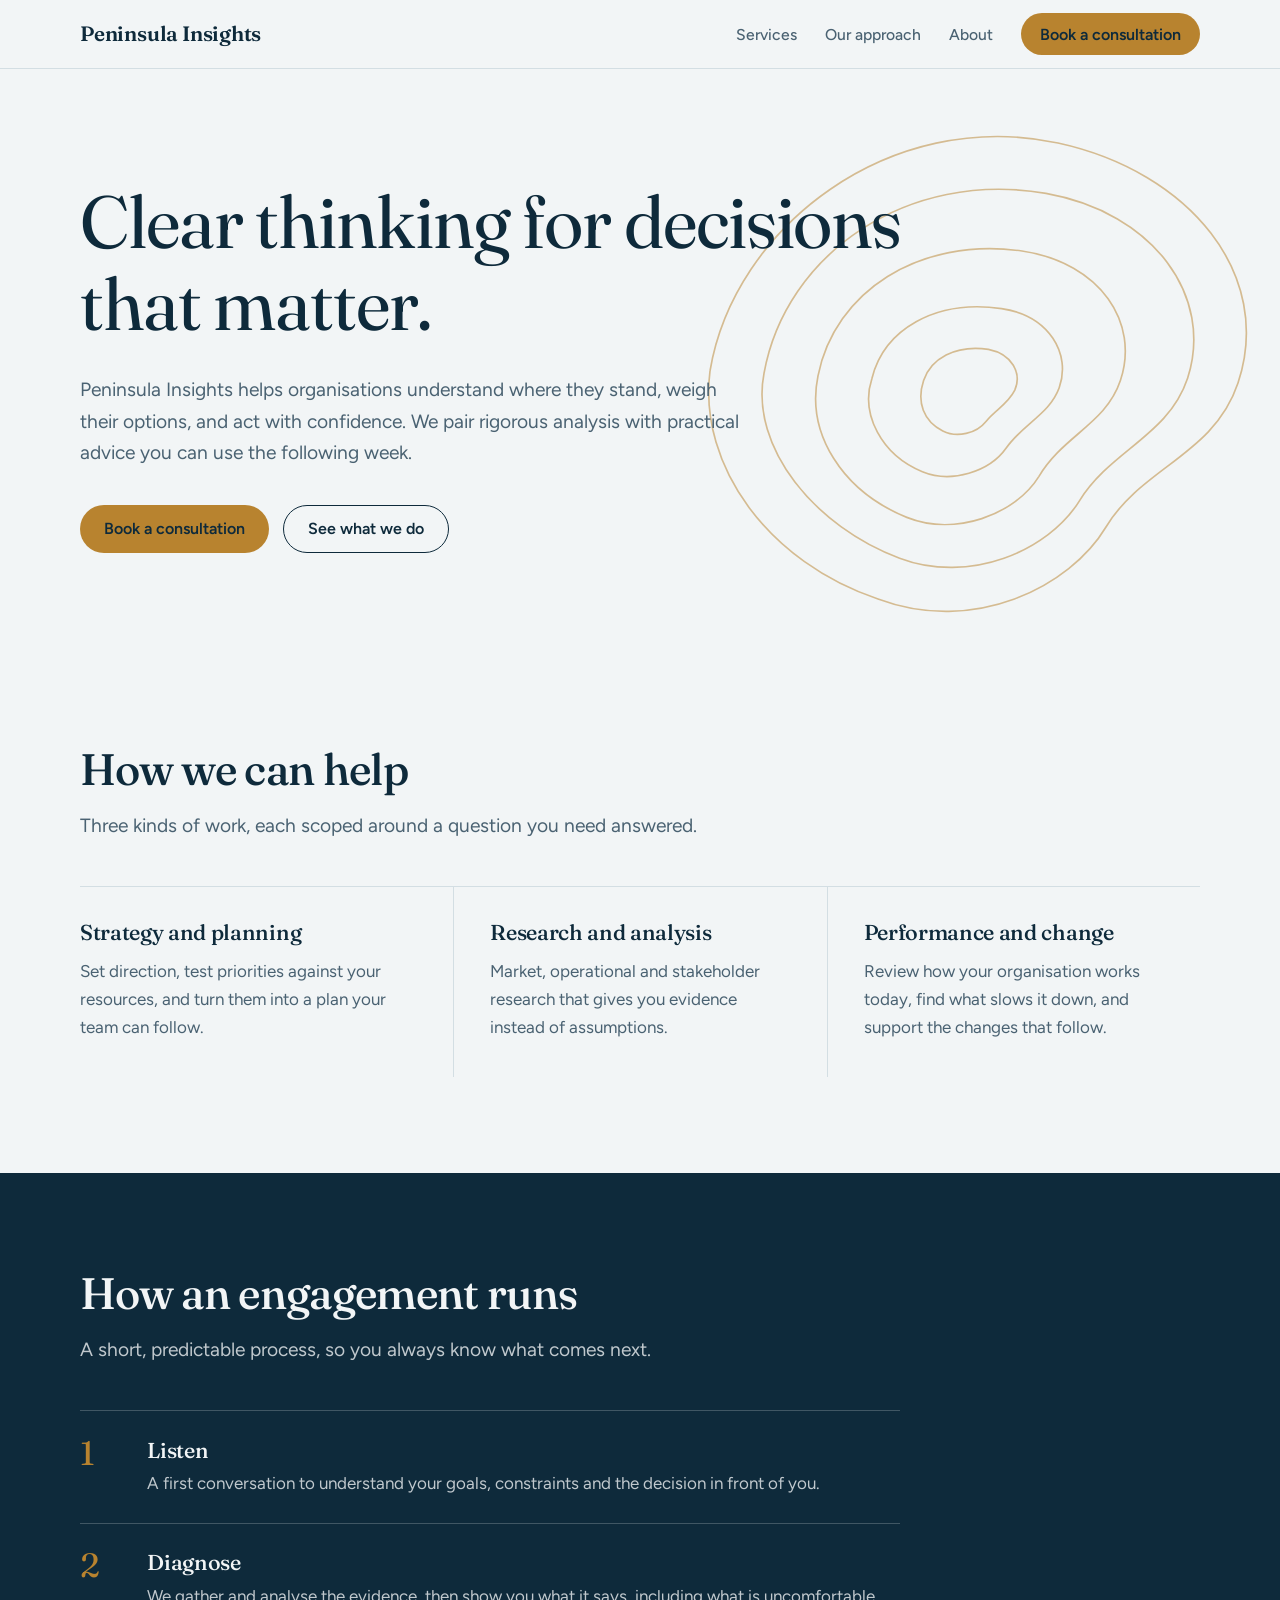
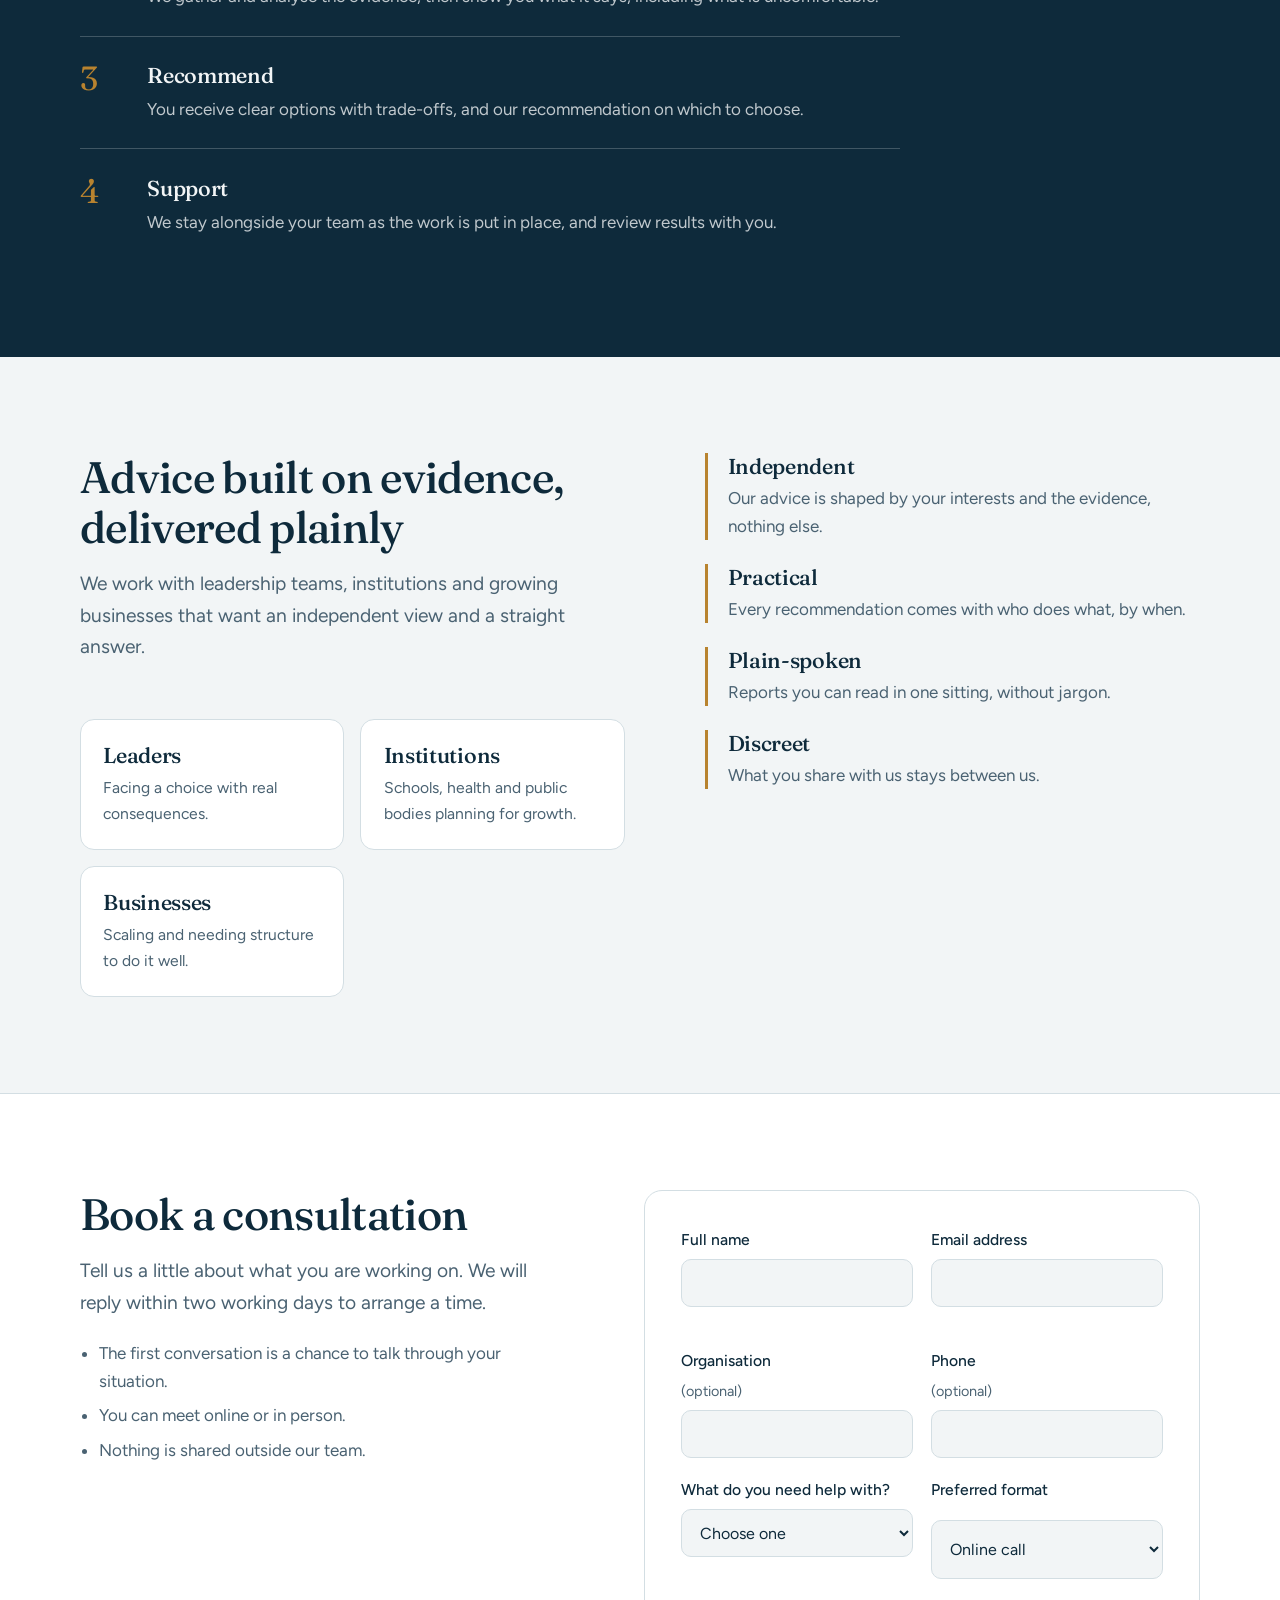
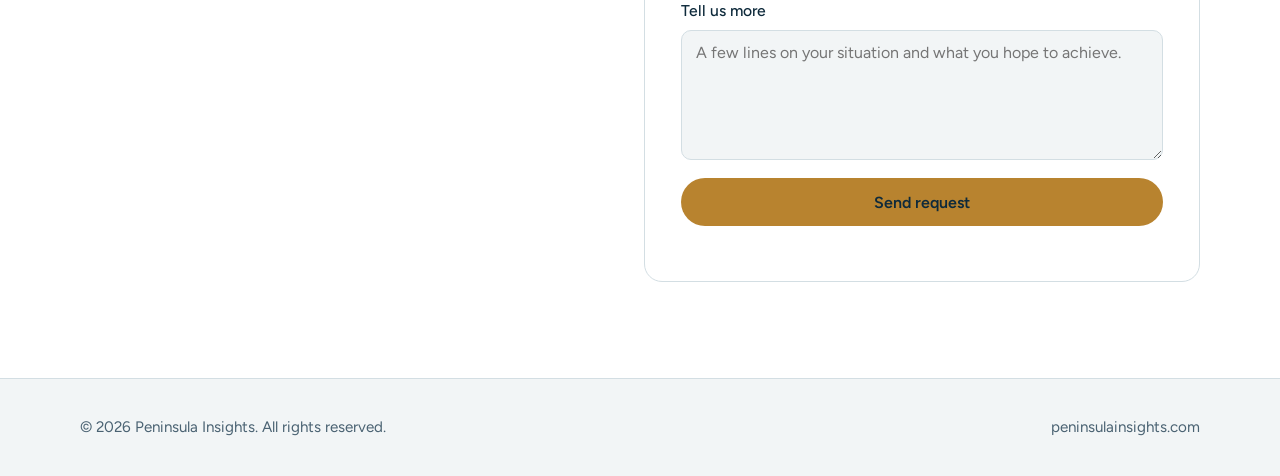
==== index.html @ 99d8d35b "Add files via upload" ====
<!DOCTYPE html>
<html lang="en">
<head>
<meta charset="utf-8">
<meta name="viewport" content="width=device-width, initial-scale=1, viewport-fit=cover">
<title>Peninsula Insights | Advisory and consultation</title>
<meta name="description" content="Peninsula Insights is a consultancy that helps organisations make clear, well-evidenced decisions. Book a consultation.">
<link rel="preconnect" href="https://fonts.googleapis.com">
<link rel="preconnect" href="https://fonts.gstatic.com" crossorigin>
<link href="https://fonts.googleapis.com/css2?family=Fraunces:opsz,wght@9..144,400;9..144,500;9..144,600&family=Figtree:wght@400;500;600&display=swap" rel="stylesheet">
<style>
:root{
  --bg:#F2F5F6; --surface:#FFFFFF; --ink:#0E2A3B; --muted:#4A6272; --line:#D3DEE3;
  --deep:#0E2A3B; --on-deep:#F2F5F6; --accent:#B8832F; --accent-ink:#0E2A3B; --focus:#1D6FA3;
  --serif:"Fraunces", Georgia, "Times New Roman", serif;
  --sans:"Figtree", system-ui, -apple-system, "Segoe UI", Roboto, sans-serif;
  color-scheme:light;
  box-sizing:border-box;
  padding-top:env(safe-area-inset-top,0px);
  padding-bottom:env(safe-area-inset-bottom,0px);
}
@media (prefers-color-scheme:dark){
  :root:not([data-theme="light"]){
    --bg:#0A1B26; --surface:#102635; --ink:#E8EFF2; --muted:#9FB4C0; --line:#22404F;
    --deep:#07141D; --on-deep:#E8EFF2; --accent:#D9A24A; --accent-ink:#07141D; --focus:#6FB6E3;
    color-scheme:dark;
  }
}
:root[data-theme="dark"]{
  --bg:#0A1B26; --surface:#102635; --ink:#E8EFF2; --muted:#9FB4C0; --line:#22404F;
  --deep:#07141D; --on-deep:#E8EFF2; --accent:#D9A24A; --accent-ink:#07141D; --focus:#6FB6E3;
  color-scheme:dark;
}
*,*::before,*::after{box-sizing:border-box}
html{scroll-padding-top:calc(env(safe-area-inset-top,0px) + 76px);scroll-behavior:smooth}
body{margin:0;background:var(--bg);color:var(--ink);font-family:var(--sans);font-size:1.0625rem;line-height:1.65;-webkit-font-smoothing:antialiased}
img,svg{max-width:100%}
a{color:inherit}
:focus-visible{outline:3px solid var(--focus);outline-offset:3px;border-radius:4px}
.wrap{width:min(1120px,100% - 2.5rem);margin-inline:auto}
h1,h2,h3{font-family:var(--serif);font-weight:500;line-height:1.12;letter-spacing:-.015em;margin:0}
h1{font-size:clamp(2.5rem,6.4vw,4.6rem);font-weight:400}
h2{font-size:clamp(1.9rem,4vw,2.75rem)}
h3{font-size:1.35rem;line-height:1.25}
p{margin:0}
.lead{font-size:1.2rem;color:var(--muted);max-width:56ch}

/* header */
header{position:sticky;top:0;z-index:20;background:color-mix(in srgb,var(--bg) 92%,transparent);backdrop-filter:blur(10px);border-bottom:1px solid var(--line)}
.bar{display:flex;align-items:center;justify-content:space-between;gap:1rem;min-height:68px}
.brand{font-family:var(--serif);font-size:1.3rem;font-weight:600;text-decoration:none;letter-spacing:-.01em}
nav ul{display:flex;gap:1.75rem;list-style:none;margin:0;padding:0;align-items:center}
nav a{text-decoration:none;font-weight:500;font-size:.98rem;color:var(--muted)}
nav a:hover{color:var(--ink)}
.btn{display:inline-flex;align-items:center;justify-content:center;min-height:48px;padding:.7rem 1.5rem;border-radius:999px;background:var(--accent);color:var(--accent-ink);font:600 1rem var(--sans);text-decoration:none;border:0;cursor:pointer;transition:transform .15s,filter .15s}
.btn:hover{filter:brightness(1.08);transform:translateY(-1px)}
.btn.ghost{background:transparent;color:var(--ink);border:1.5px solid var(--ink)}
nav .btn{min-height:42px;padding:.45rem 1.2rem;color:var(--accent-ink)}
nav a.btn:hover{color:var(--accent-ink)}
.menu-btn{display:none;background:none;border:1.5px solid var(--line);color:var(--ink);border-radius:10px;min-height:44px;padding:0 .9rem;font:500 1rem var(--sans);cursor:pointer}
@media (max-width:820px){
  .menu-btn{display:inline-block}
  nav{position:absolute;left:0;right:0;top:100%;background:var(--bg);border-bottom:1px solid var(--line);display:none}
  nav.open{display:block}
  nav ul{flex-direction:column;align-items:stretch;gap:0;padding:.5rem 1.25rem 1.25rem}
  nav li a{display:block;padding:.85rem 0;border-bottom:1px solid var(--line)}
  nav li:last-child a{border:0;margin-top:.75rem;text-align:center}
}

/* hero */
.hero{position:relative;overflow:hidden;padding:clamp(3.5rem,9vw,7rem) 0 clamp(3.5rem,8vw,6rem)}
.hero .wrap{position:relative;z-index:1;display:grid;gap:1.75rem;max-width:860px;margin-left:max(1.25rem,calc((100% - 1120px)/2))}
.hero-actions{display:flex;flex-wrap:wrap;gap:.9rem;margin-top:.5rem}
.contours{position:absolute;right:-8%;top:50%;transform:translateY(-50%);width:min(62%,720px);color:var(--accent);opacity:.5;pointer-events:none}
.contours path{fill:none;stroke:currentColor;stroke-width:1.4}
@media (max-width:820px){.contours{width:130%;right:-45%;top:auto;bottom:-10%;transform:none;opacity:.28}}
.hero-line{animation:rise .9s cubic-bezier(.2,.7,.2,1) both}
@keyframes rise{from{opacity:0;transform:translateY(14px)}to{opacity:1;transform:none}}
.draw path{stroke-dasharray:1600;stroke-dashoffset:1600;animation:draw 3.2s ease-out forwards}
.draw path:nth-child(2){animation-delay:.25s}.draw path:nth-child(3){animation-delay:.5s}.draw path:nth-child(4){animation-delay:.75s}.draw path:nth-child(5){animation-delay:1s}
@keyframes draw{to{stroke-dashoffset:0}}
@media (prefers-reduced-motion:reduce){
  html{scroll-behavior:auto}
  .hero-line{animation:none}
  .draw path{animation:none;stroke-dasharray:none;stroke-dashoffset:0}
  .btn{transition:none}
}

/* sections */
section{padding:clamp(3.5rem,8vw,6rem) 0}
.head{display:grid;gap:1rem;margin-bottom:2.75rem;max-width:62ch}
.services{display:grid;grid-template-columns:repeat(auto-fit,minmax(min(100%,300px),1fr));gap:0;border-top:1px solid var(--line)}
.service{padding:2rem 1.75rem 2.25rem 0;border-bottom:1px solid var(--line);display:grid;gap:.7rem;align-content:start}
.service p{color:var(--muted)}
@media (min-width:900px){.service{border-bottom:0;padding-right:2.25rem}.service+.service{padding-left:2.25rem;border-left:1px solid var(--line)}}
.deep{background:var(--deep);color:var(--on-deep)}
.deep .lead,.deep p{color:color-mix(in srgb,var(--on-deep) 78%,transparent)}
.steps{list-style:none;margin:0;padding:0;display:grid;gap:0;counter-reset:s;max-width:820px}
.steps li{counter-increment:s;display:grid;grid-template-columns:3.2rem 1fr;gap:1rem;padding:1.6rem 0;border-top:1px solid color-mix(in srgb,var(--on-deep) 22%,transparent)}
.steps li::before{content:counter(s);font-family:var(--serif);font-size:2.1rem;line-height:1;color:var(--accent)}
.steps h3{margin-bottom:.35rem}
.about{display:grid;gap:2.5rem;grid-template-columns:1fr}
@media (min-width:900px){.about{grid-template-columns:1.1fr 1fr;gap:5rem;align-items:start}}
.principles{display:grid;gap:1.5rem}
.principles div{padding-left:1.25rem;border-left:3px solid var(--accent)}
.principles p{color:var(--muted);margin-top:.25rem}
.who{display:grid;grid-template-columns:repeat(auto-fit,minmax(min(100%,230px),1fr));gap:1rem;margin-top:2.5rem}
.who div{background:var(--surface);border:1px solid var(--line);border-radius:14px;padding:1.4rem}
.who p{color:var(--muted);font-size:.98rem;margin-top:.35rem}

/* consultation */
.book{display:grid;gap:2.5rem}
@media (min-width:900px){.book{grid-template-columns:1fr 1.15fr;gap:5rem;align-items:start}}
.book ul{margin:1.25rem 0 0;padding-left:1.2rem;color:var(--muted)}
.book li{margin:.4rem 0}
form{background:var(--surface);border:1px solid var(--line);border-radius:18px;padding:clamp(1.4rem,4vw,2.25rem);display:grid;gap:1.15rem}
.row{display:grid;gap:1.15rem}
@media (min-width:600px){.row{grid-template-columns:1fr 1fr}}
label{display:grid;gap:.4rem;font-weight:500;font-size:.98rem}
input,select,textarea{font:400 1rem var(--sans);color:var(--ink);background:var(--bg);border:1.5px solid var(--line);border-radius:10px;padding:.75rem .9rem;min-height:48px;width:100%}
textarea{min-height:130px;resize:vertical}
input:focus,select:focus,textarea:focus{outline:3px solid var(--focus);outline-offset:1px;border-color:var(--focus)}
.hint{font-size:.9rem;color:var(--muted);font-weight:400}
.err{color:#B3261E;font-size:.9rem;font-weight:500;min-height:1.1em}
@media (prefers-color-scheme:dark){:root:not([data-theme="light"]) .err{color:#FF9E94}}
#status{font-size:.98rem;color:var(--muted)}

footer{border-top:1px solid var(--line);padding:2.25rem 0;color:var(--muted);font-size:.95rem}
footer .wrap{display:flex;flex-wrap:wrap;gap:1rem 2rem;justify-content:space-between}
</style>
</head>
<body>
<header>
  <div class="wrap bar">
    <a class="brand" href="#top">Peninsula Insights</a>
    <button class="menu-btn" id="menuBtn" aria-expanded="false" aria-controls="nav">Menu</button>
    <nav id="nav" aria-label="Main">
      <ul>
        <li><a href="#services">Services</a></li>
        <li><a href="#approach">Our approach</a></li>
        <li><a href="#about">About</a></li>
        <li><a class="btn" href="#consult">Book a consultation</a></li>
      </ul>
    </nav>
  </div>
</header>

<main id="top">
  <div class="hero">
    <svg class="contours draw" viewBox="0 0 600 500" aria-hidden="true" focusable="false">
      <path d="M40 260C60 140 190 40 330 70c110 24 180 110 150 200-20 60-80 70-110 120-30 50-110 90-190 60C90 420 30 340 40 260Z"/>
      <path d="M85 262c18-100 120-170 235-150 90 16 140 86 118 154-16 48-64 60-90 102-26 42-92 70-150 48-70-26-125-92-113-154Z"/>
      <path d="M130 264c14-70 84-116 170-104 66 10 98 60 82 108-12 36-48 46-68 80-20 32-70 50-110 34-54-22-84-70-74-118Z"/>
      <path d="M175 266c10-40 52-66 108-58 40 6 58 38 48 66-8 22-30 30-44 50-14 20-46 30-70 20-34-14-52-48-42-78Z"/>
      <path d="M218 268c6-18 26-30 54-26 20 4 28 20 22 34-6 12-16 16-24 26-8 10-24 14-36 8-16-8-22-24-16-42Z"/>
    </svg>
    <div class="wrap">
      <h1 class="hero-line">Clear thinking for decisions that matter.</h1>
      <p class="lead hero-line" style="animation-delay:.12s">Peninsula Insights helps organisations understand where they stand, weigh their options, and act with confidence. We pair rigorous analysis with practical advice you can use the following week.</p>
      <div class="hero-actions hero-line" style="animation-delay:.24s">
        <a class="btn" href="#consult">Book a consultation</a>
        <a class="btn ghost" href="#services">See what we do</a>
      </div>
    </div>
  </div>

  <section id="services">
    <div class="wrap">
      <div class="head">
        <h2>How we can help</h2>
        <p class="lead">Three kinds of work, each scoped around a question you need answered.</p>
      </div>
      <div class="services">
        <article class="service">
          <h3>Strategy and planning</h3>
          <p>Set direction, test priorities against your resources, and turn them into a plan your team can follow.</p>
        </article>
        <article class="service">
          <h3>Research and analysis</h3>
          <p>Market, operational and stakeholder research that gives you evidence instead of assumptions.</p>
        </article>
        <article class="service">
          <h3>Performance and change</h3>
          <p>Review how your organisation works today, find what slows it down, and support the changes that follow.</p>
        </article>
      </div>
    </div>
  </section>

  <section id="approach" class="deep">
    <div class="wrap">
      <div class="head">
        <h2>How an engagement runs</h2>
        <p class="lead">A short, predictable process, so you always know what comes next.</p>
      </div>
      <ol class="steps">
        <li><div><h3>Listen</h3><p>A first conversation to understand your goals, constraints and the decision in front of you.</p></div></li>
        <li><div><h3>Diagnose</h3><p>We gather and analyse the evidence, then show you what it says, including what is uncomfortable.</p></div></li>
        <li><div><h3>Recommend</h3><p>You receive clear options with trade-offs, and our recommendation on which to choose.</p></div></li>
        <li><div><h3>Support</h3><p>We stay alongside your team as the work is put in place, and review results with you.</p></div></li>
      </ol>
    </div>
  </section>

  <section id="about">
    <div class="wrap about">
      <div class="head" style="margin:0">
        <h2>Advice built on evidence, delivered plainly</h2>
        <p class="lead">We work with leadership teams, institutions and growing businesses that want an independent view and a straight answer.</p>
        <div class="who">
          <div><h3>Leaders</h3><p>Facing a choice with real consequences.</p></div>
          <div><h3>Institutions</h3><p>Schools, health and public bodies planning for growth.</p></div>
          <div><h3>Businesses</h3><p>Scaling and needing structure to do it well.</p></div>
        </div>
      </div>
      <div class="principles">
        <div><h3>Independent</h3><p>Our advice is shaped by your interests and the evidence, nothing else.</p></div>
        <div><h3>Practical</h3><p>Every recommendation comes with who does what, by when.</p></div>
        <div><h3>Plain-spoken</h3><p>Reports you can read in one sitting, without jargon.</p></div>
        <div><h3>Discreet</h3><p>What you share with us stays between us.</p></div>
      </div>
    </div>
  </section>

  <section id="consult" style="background:var(--surface);border-top:1px solid var(--line)">
    <div class="wrap book">
      <div>
        <h2>Book a consultation</h2>
        <p class="lead" style="margin-top:1rem">Tell us a little about what you are working on. We will reply within two working days to arrange a time.</p>
        <ul>
          <li>The first conversation is a chance to talk through your situation.</li>
          <li>You can meet online or in person.</li>
          <li>Nothing is shared outside our team.</li>
        </ul>
      </div>
      <form id="form" novalidate>
        <div class="row">
          <label>Full name
            <input name="name" autocomplete="name" required>
            <span class="err" data-for="name"></span>
          </label>
          <label>Email address
            <input name="email" type="email" autocomplete="email" required>
            <span class="err" data-for="email"></span>
          </label>
        </div>
        <div class="row">
          <label>Organisation <span class="hint">(optional)</span>
            <input name="org" autocomplete="organization">
          </label>
          <label>Phone <span class="hint">(optional)</span>
            <input name="phone" type="tel" autocomplete="tel">
          </label>
        </div>
        <div class="row">
          <label>What do you need help with?
            <select name="topic" required>
              <option value="">Choose one</option>
              <option>Strategy and planning</option>
              <option>Research and analysis</option>
              <option>Performance and change</option>
              <option>Not sure yet</option>
            </select>
            <span class="err" data-for="topic"></span>
          </label>
          <label>Preferred format
            <select name="format">
              <option>Online call</option>
              <option>In person</option>
              <option>Either is fine</option>
            </select>
          </label>
        </div>
        <label>Tell us more
          <textarea name="message" placeholder="A few lines on your situation and what you hope to achieve."></textarea>
        </label>
        <button class="btn" type="submit">Send request</button>
        <p id="status" role="status" aria-live="polite"></p>
      </form>
    </div>
  </section>
</main>

<footer>
  <div class="wrap">
    <span>&copy; <span id="yr">2026</span> Peninsula Insights. All rights reserved.</span>
    <span>peninsulainsights.com</span>
  </div>
</footer>

<script>
(function(){
  var btn=document.getElementById('menuBtn'),nav=document.getElementById('nav');
  btn.addEventListener('click',function(){
    var o=nav.classList.toggle('open');
    btn.setAttribute('aria-expanded',o);
    btn.textContent=o?'Close':'Menu';
  });
  nav.addEventListener('click',function(e){
    if(e.target.tagName==='A'){nav.classList.remove('open');btn.setAttribute('aria-expanded','false');btn.textContent='Menu';}
  });
  document.getElementById('yr').textContent=new Date().getFullYear();

  var form=document.getElementById('form'),status=document.getElementById('status');
  var TO='info@peninsulainsights.com';
  function setErr(n,m){form.querySelector('[data-for="'+n+'"]').textContent=m;}
  form.addEventListener('submit',function(e){
    e.preventDefault();
    var f=form.elements,ok=true;
    setErr('name','');setErr('email','');setErr('topic','');
    if(!f.name.value.trim()){setErr('name','Enter your name.');ok=false;}
    if(!/^[^\s@]+@[^\s@]+\.[^\s@]+$/.test(f.email.value.trim())){setErr('email','Enter a valid email address.');ok=false;}
    if(!f.topic.value){setErr('topic','Choose a topic.');ok=false;}
    if(!ok){status.textContent='Please fix the highlighted fields.';return;}
    var body=['Name: '+f.name.value,'Email: '+f.email.value,'Organisation: '+f.org.value,'Phone: '+f.phone.value,'Topic: '+f.topic.value,'Format: '+f.format.value,'','Message:',f.message.value].join('\n');
    window.location.href='mailto:'+TO+'?subject='+encodeURIComponent('Consultation request: '+f.name.value)+'&body='+encodeURIComponent(body);
    status.textContent='Your email app should open with the request ready to send. If it does not, write to '+TO+'.';
  });
})();
</script>
</body>
</html>
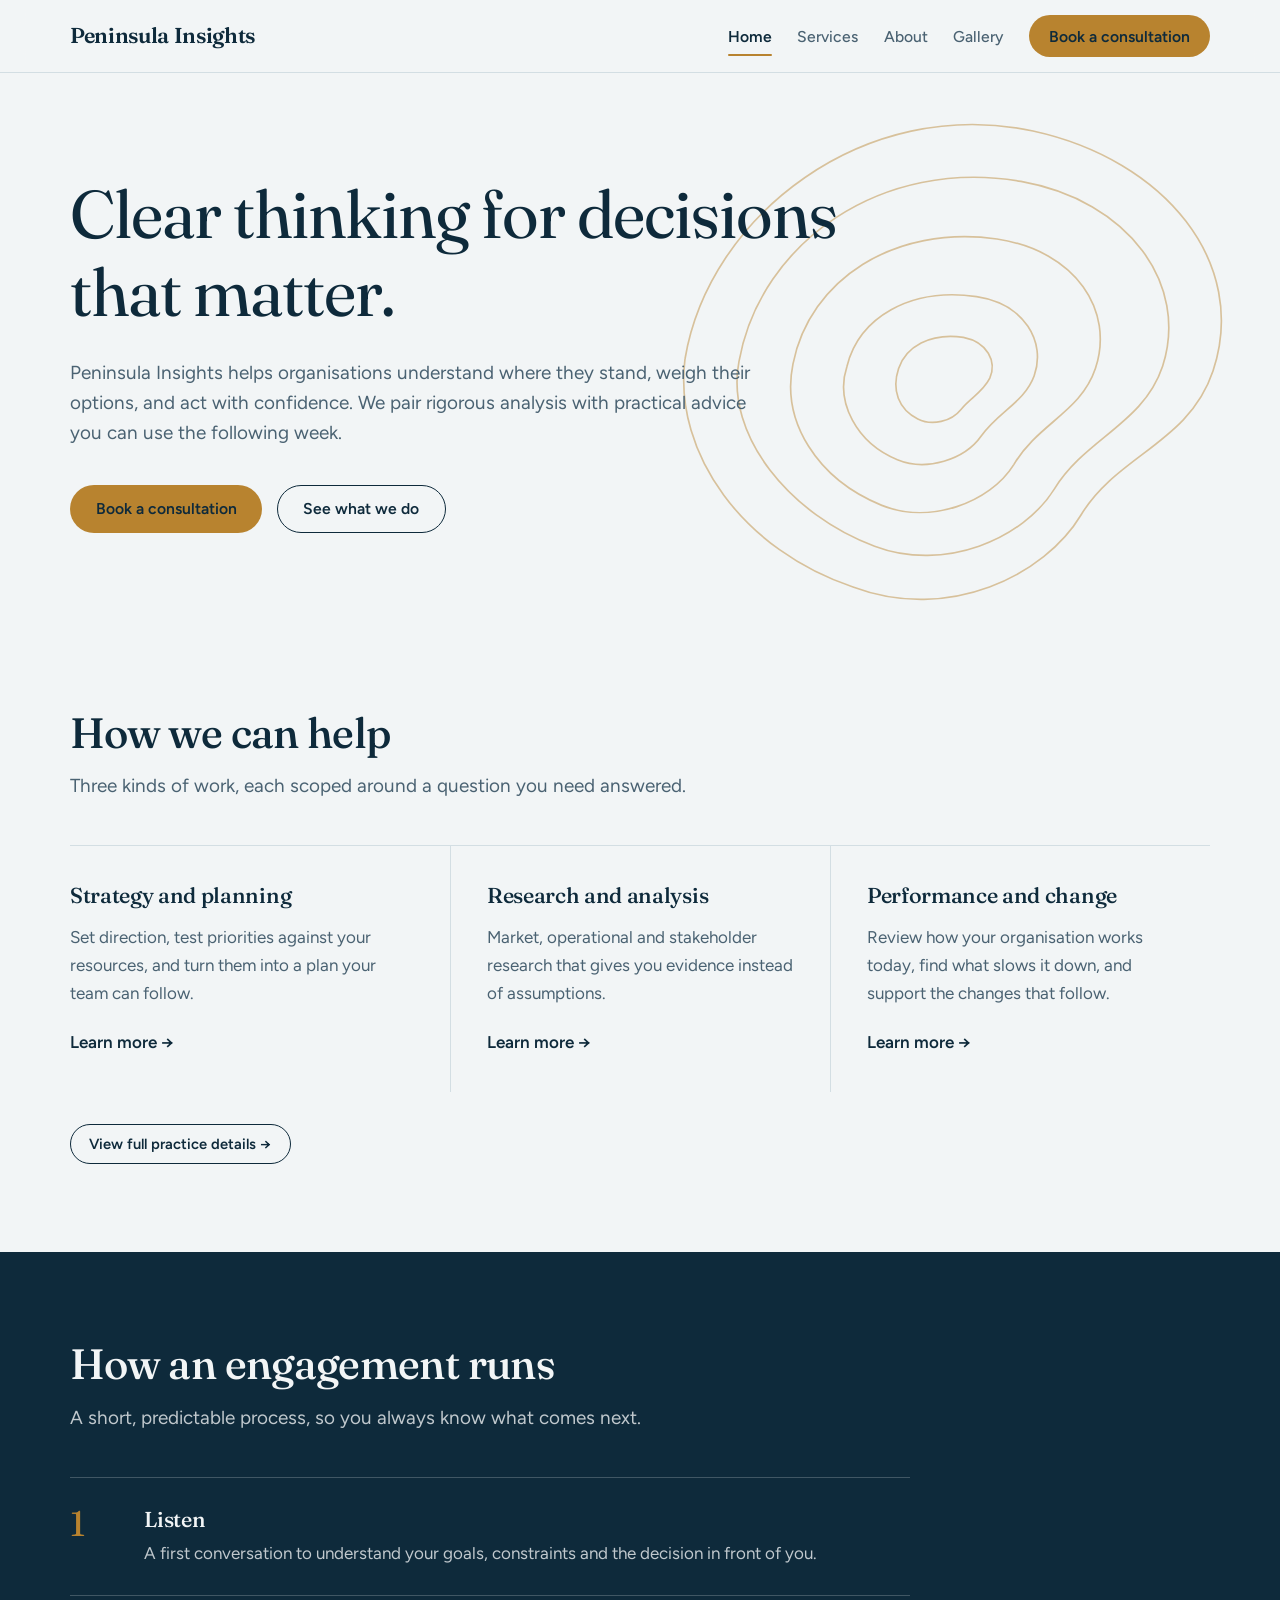
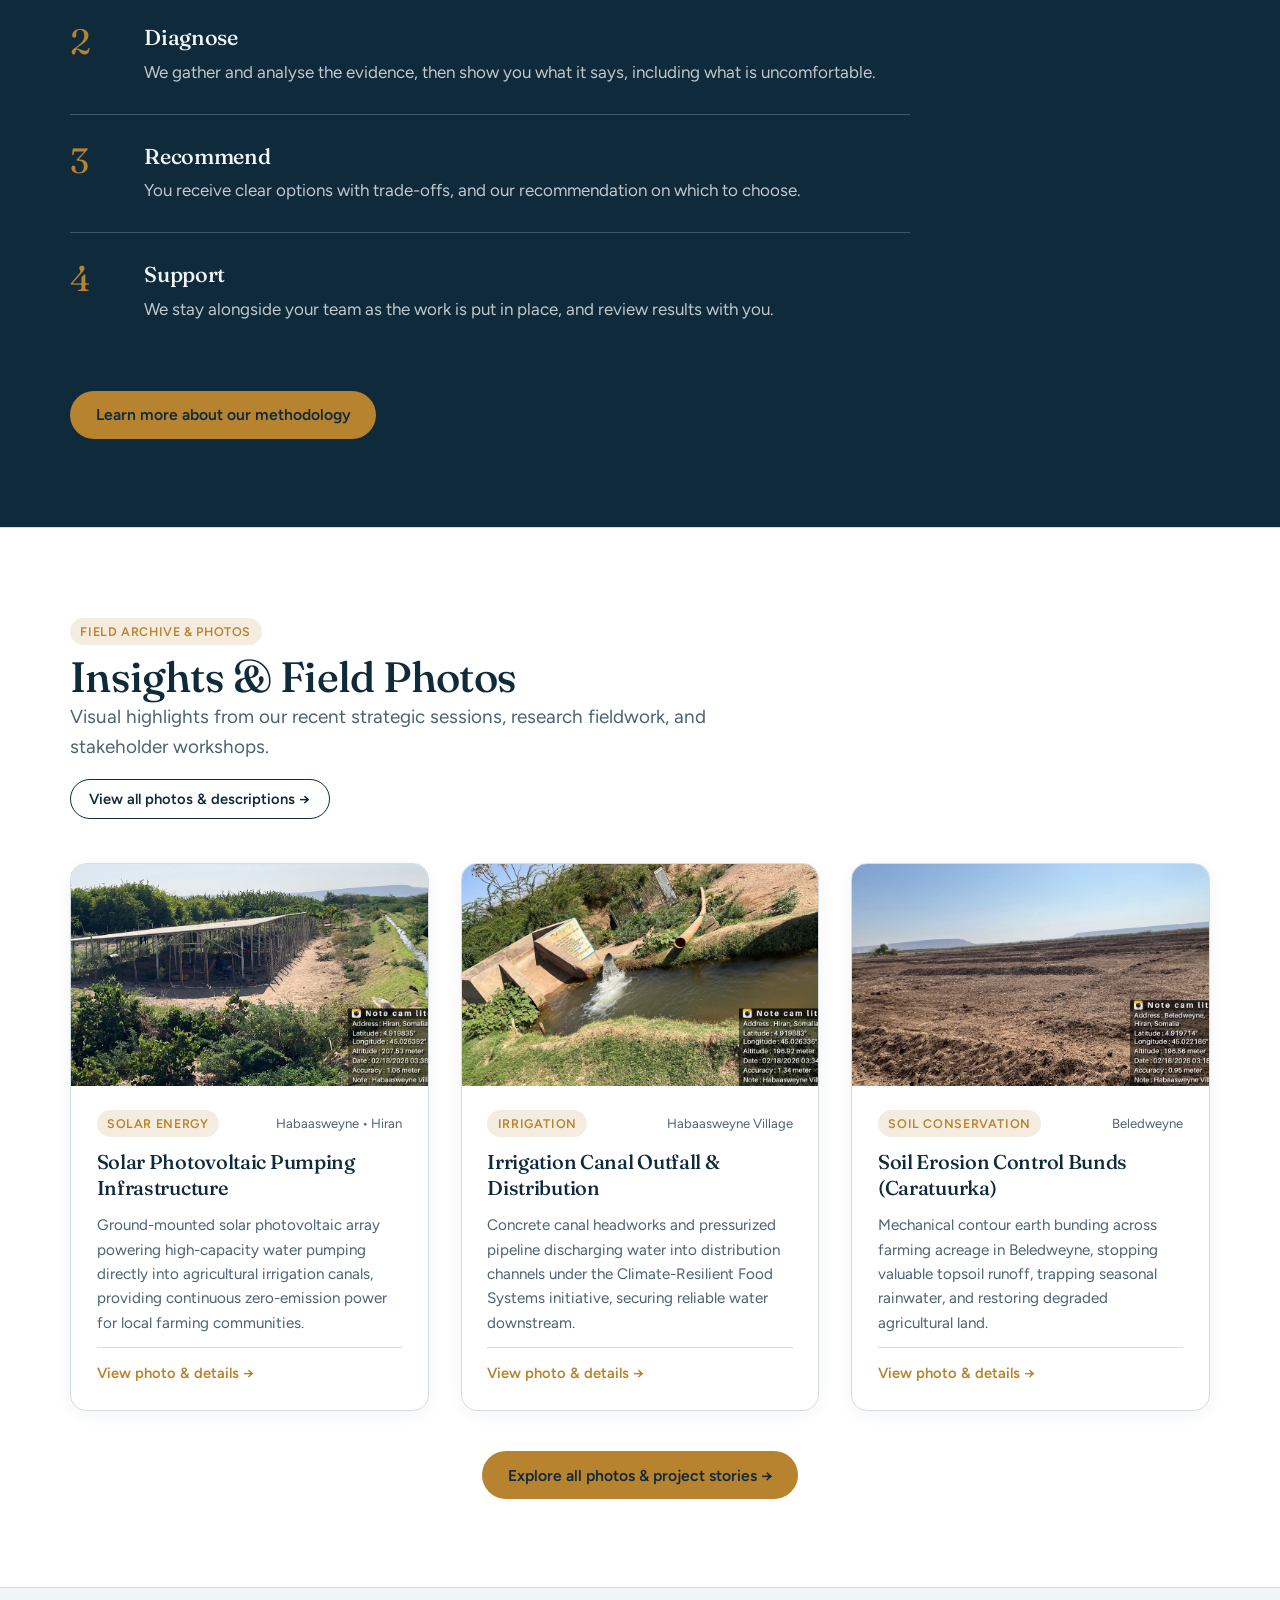
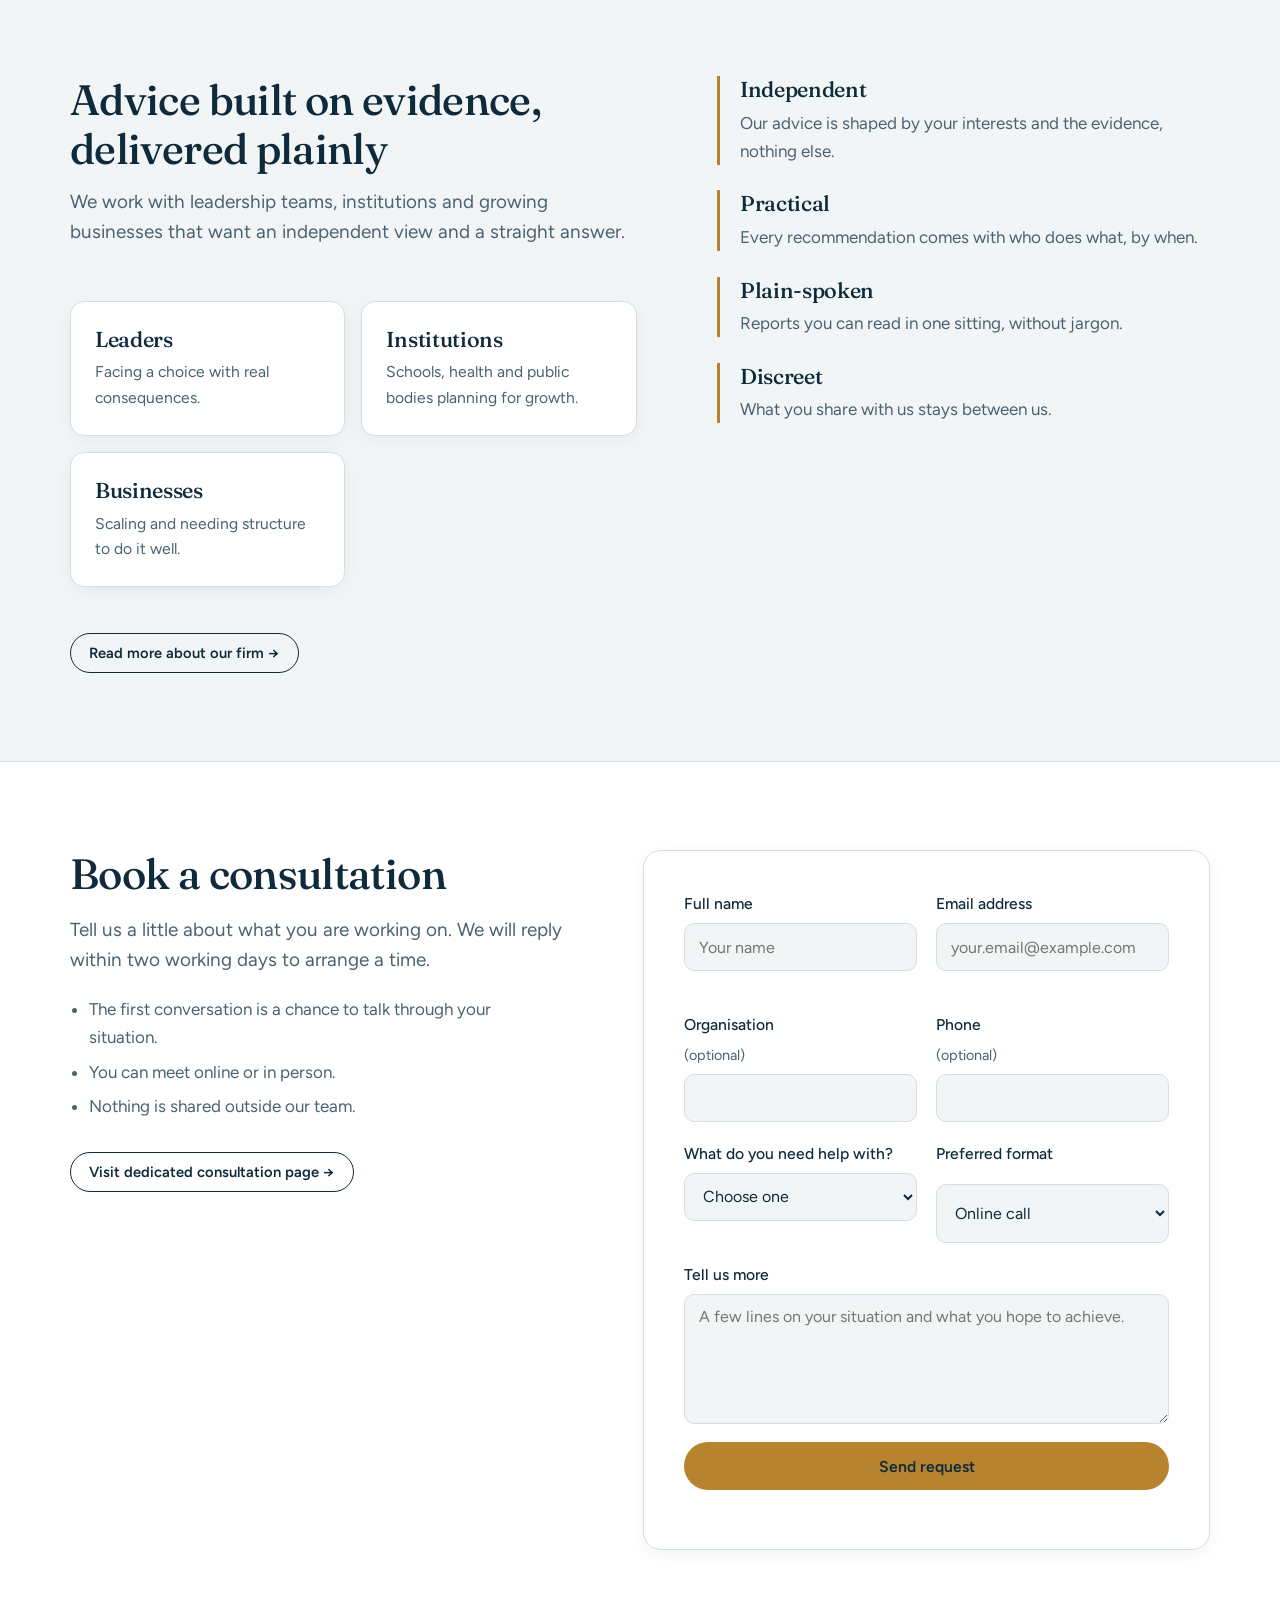
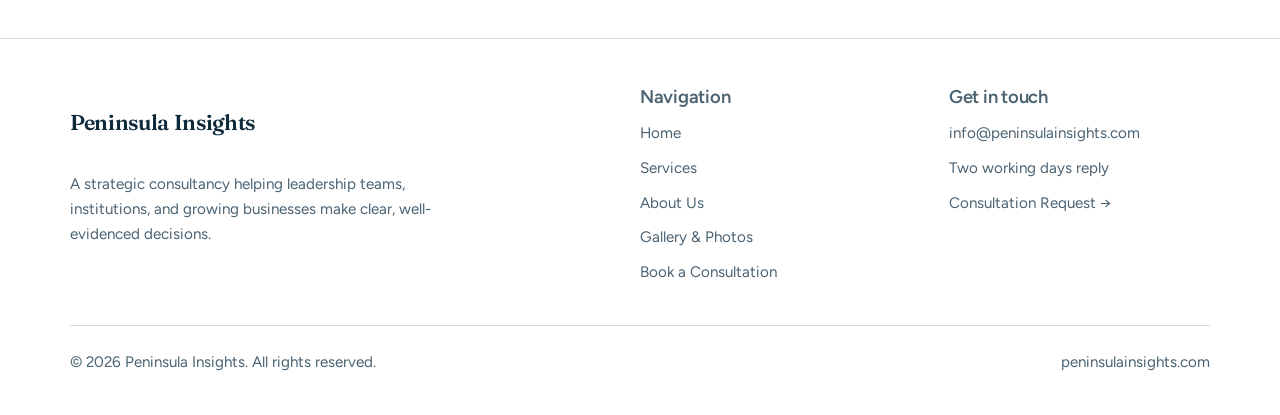
==== commit 491293b6: "Expand site into a multi-page consultancy Add dedicated services, about, contact, and project galler" ====
--- a/index.html
+++ b/index.html
@@ -1,151 +1,35 @@
 <!DOCTYPE html>
 <html lang="en">
 <head>
-<meta charset="utf-8">
-<meta name="viewport" content="width=device-width, initial-scale=1, viewport-fit=cover">
-<title>Peninsula Insights | Advisory and consultation</title>
-<meta name="description" content="Peninsula Insights is a consultancy that helps organisations make clear, well-evidenced decisions. Book a consultation.">
-<link rel="preconnect" href="https://fonts.googleapis.com">
-<link rel="preconnect" href="https://fonts.gstatic.com" crossorigin>
-<link href="https://fonts.googleapis.com/css2?family=Fraunces:opsz,wght@9..144,400;9..144,500;9..144,600&family=Figtree:wght@400;500;600&display=swap" rel="stylesheet">
-<style>
-:root{
-  --bg:#F2F5F6; --surface:#FFFFFF; --ink:#0E2A3B; --muted:#4A6272; --line:#D3DEE3;
-  --deep:#0E2A3B; --on-deep:#F2F5F6; --accent:#B8832F; --accent-ink:#0E2A3B; --focus:#1D6FA3;
-  --serif:"Fraunces", Georgia, "Times New Roman", serif;
-  --sans:"Figtree", system-ui, -apple-system, "Segoe UI", Roboto, sans-serif;
-  color-scheme:light;
-  box-sizing:border-box;
-  padding-top:env(safe-area-inset-top,0px);
-  padding-bottom:env(safe-area-inset-bottom,0px);
-}
-@media (prefers-color-scheme:dark){
-  :root:not([data-theme="light"]){
-    --bg:#0A1B26; --surface:#102635; --ink:#E8EFF2; --muted:#9FB4C0; --line:#22404F;
-    --deep:#07141D; --on-deep:#E8EFF2; --accent:#D9A24A; --accent-ink:#07141D; --focus:#6FB6E3;
-    color-scheme:dark;
-  }
-}
-:root[data-theme="dark"]{
-  --bg:#0A1B26; --surface:#102635; --ink:#E8EFF2; --muted:#9FB4C0; --line:#22404F;
-  --deep:#07141D; --on-deep:#E8EFF2; --accent:#D9A24A; --accent-ink:#07141D; --focus:#6FB6E3;
-  color-scheme:dark;
-}
-*,*::before,*::after{box-sizing:border-box}
-html{scroll-padding-top:calc(env(safe-area-inset-top,0px) + 76px);scroll-behavior:smooth}
-body{margin:0;background:var(--bg);color:var(--ink);font-family:var(--sans);font-size:1.0625rem;line-height:1.65;-webkit-font-smoothing:antialiased}
-img,svg{max-width:100%}
-a{color:inherit}
-:focus-visible{outline:3px solid var(--focus);outline-offset:3px;border-radius:4px}
-.wrap{width:min(1120px,100% - 2.5rem);margin-inline:auto}
-h1,h2,h3{font-family:var(--serif);font-weight:500;line-height:1.12;letter-spacing:-.015em;margin:0}
-h1{font-size:clamp(2.5rem,6.4vw,4.6rem);font-weight:400}
-h2{font-size:clamp(1.9rem,4vw,2.75rem)}
-h3{font-size:1.35rem;line-height:1.25}
-p{margin:0}
-.lead{font-size:1.2rem;color:var(--muted);max-width:56ch}
-
-/* header */
-header{position:sticky;top:0;z-index:20;background:color-mix(in srgb,var(--bg) 92%,transparent);backdrop-filter:blur(10px);border-bottom:1px solid var(--line)}
-.bar{display:flex;align-items:center;justify-content:space-between;gap:1rem;min-height:68px}
-.brand{font-family:var(--serif);font-size:1.3rem;font-weight:600;text-decoration:none;letter-spacing:-.01em}
-nav ul{display:flex;gap:1.75rem;list-style:none;margin:0;padding:0;align-items:center}
-nav a{text-decoration:none;font-weight:500;font-size:.98rem;color:var(--muted)}
-nav a:hover{color:var(--ink)}
-.btn{display:inline-flex;align-items:center;justify-content:center;min-height:48px;padding:.7rem 1.5rem;border-radius:999px;background:var(--accent);color:var(--accent-ink);font:600 1rem var(--sans);text-decoration:none;border:0;cursor:pointer;transition:transform .15s,filter .15s}
-.btn:hover{filter:brightness(1.08);transform:translateY(-1px)}
-.btn.ghost{background:transparent;color:var(--ink);border:1.5px solid var(--ink)}
-nav .btn{min-height:42px;padding:.45rem 1.2rem;color:var(--accent-ink)}
-nav a.btn:hover{color:var(--accent-ink)}
-.menu-btn{display:none;background:none;border:1.5px solid var(--line);color:var(--ink);border-radius:10px;min-height:44px;padding:0 .9rem;font:500 1rem var(--sans);cursor:pointer}
-@media (max-width:820px){
-  .menu-btn{display:inline-block}
-  nav{position:absolute;left:0;right:0;top:100%;background:var(--bg);border-bottom:1px solid var(--line);display:none}
-  nav.open{display:block}
-  nav ul{flex-direction:column;align-items:stretch;gap:0;padding:.5rem 1.25rem 1.25rem}
-  nav li a{display:block;padding:.85rem 0;border-bottom:1px solid var(--line)}
-  nav li:last-child a{border:0;margin-top:.75rem;text-align:center}
-}
-
-/* hero */
-.hero{position:relative;overflow:hidden;padding:clamp(3.5rem,9vw,7rem) 0 clamp(3.5rem,8vw,6rem)}
-.hero .wrap{position:relative;z-index:1;display:grid;gap:1.75rem;max-width:860px;margin-left:max(1.25rem,calc((100% - 1120px)/2))}
-.hero-actions{display:flex;flex-wrap:wrap;gap:.9rem;margin-top:.5rem}
-.contours{position:absolute;right:-8%;top:50%;transform:translateY(-50%);width:min(62%,720px);color:var(--accent);opacity:.5;pointer-events:none}
-.contours path{fill:none;stroke:currentColor;stroke-width:1.4}
-@media (max-width:820px){.contours{width:130%;right:-45%;top:auto;bottom:-10%;transform:none;opacity:.28}}
-.hero-line{animation:rise .9s cubic-bezier(.2,.7,.2,1) both}
-@keyframes rise{from{opacity:0;transform:translateY(14px)}to{opacity:1;transform:none}}
-.draw path{stroke-dasharray:1600;stroke-dashoffset:1600;animation:draw 3.2s ease-out forwards}
-.draw path:nth-child(2){animation-delay:.25s}.draw path:nth-child(3){animation-delay:.5s}.draw path:nth-child(4){animation-delay:.75s}.draw path:nth-child(5){animation-delay:1s}
-@keyframes draw{to{stroke-dashoffset:0}}
-@media (prefers-reduced-motion:reduce){
-  html{scroll-behavior:auto}
-  .hero-line{animation:none}
-  .draw path{animation:none;stroke-dasharray:none;stroke-dashoffset:0}
-  .btn{transition:none}
-}
-
-/* sections */
-section{padding:clamp(3.5rem,8vw,6rem) 0}
-.head{display:grid;gap:1rem;margin-bottom:2.75rem;max-width:62ch}
-.services{display:grid;grid-template-columns:repeat(auto-fit,minmax(min(100%,300px),1fr));gap:0;border-top:1px solid var(--line)}
-.service{padding:2rem 1.75rem 2.25rem 0;border-bottom:1px solid var(--line);display:grid;gap:.7rem;align-content:start}
-.service p{color:var(--muted)}
-@media (min-width:900px){.service{border-bottom:0;padding-right:2.25rem}.service+.service{padding-left:2.25rem;border-left:1px solid var(--line)}}
-.deep{background:var(--deep);color:var(--on-deep)}
-.deep .lead,.deep p{color:color-mix(in srgb,var(--on-deep) 78%,transparent)}
-.steps{list-style:none;margin:0;padding:0;display:grid;gap:0;counter-reset:s;max-width:820px}
-.steps li{counter-increment:s;display:grid;grid-template-columns:3.2rem 1fr;gap:1rem;padding:1.6rem 0;border-top:1px solid color-mix(in srgb,var(--on-deep) 22%,transparent)}
-.steps li::before{content:counter(s);font-family:var(--serif);font-size:2.1rem;line-height:1;color:var(--accent)}
-.steps h3{margin-bottom:.35rem}
-.about{display:grid;gap:2.5rem;grid-template-columns:1fr}
-@media (min-width:900px){.about{grid-template-columns:1.1fr 1fr;gap:5rem;align-items:start}}
-.principles{display:grid;gap:1.5rem}
-.principles div{padding-left:1.25rem;border-left:3px solid var(--accent)}
-.principles p{color:var(--muted);margin-top:.25rem}
-.who{display:grid;grid-template-columns:repeat(auto-fit,minmax(min(100%,230px),1fr));gap:1rem;margin-top:2.5rem}
-.who div{background:var(--surface);border:1px solid var(--line);border-radius:14px;padding:1.4rem}
-.who p{color:var(--muted);font-size:.98rem;margin-top:.35rem}
-
-/* consultation */
-.book{display:grid;gap:2.5rem}
-@media (min-width:900px){.book{grid-template-columns:1fr 1.15fr;gap:5rem;align-items:start}}
-.book ul{margin:1.25rem 0 0;padding-left:1.2rem;color:var(--muted)}
-.book li{margin:.4rem 0}
-form{background:var(--surface);border:1px solid var(--line);border-radius:18px;padding:clamp(1.4rem,4vw,2.25rem);display:grid;gap:1.15rem}
-.row{display:grid;gap:1.15rem}
-@media (min-width:600px){.row{grid-template-columns:1fr 1fr}}
-label{display:grid;gap:.4rem;font-weight:500;font-size:.98rem}
-input,select,textarea{font:400 1rem var(--sans);color:var(--ink);background:var(--bg);border:1.5px solid var(--line);border-radius:10px;padding:.75rem .9rem;min-height:48px;width:100%}
-textarea{min-height:130px;resize:vertical}
-input:focus,select:focus,textarea:focus{outline:3px solid var(--focus);outline-offset:1px;border-color:var(--focus)}
-.hint{font-size:.9rem;color:var(--muted);font-weight:400}
-.err{color:#B3261E;font-size:.9rem;font-weight:500;min-height:1.1em}
-@media (prefers-color-scheme:dark){:root:not([data-theme="light"]) .err{color:#FF9E94}}
-#status{font-size:.98rem;color:var(--muted)}
-
-footer{border-top:1px solid var(--line);padding:2.25rem 0;color:var(--muted);font-size:.95rem}
-footer .wrap{display:flex;flex-wrap:wrap;gap:1rem 2rem;justify-content:space-between}
-</style>
+  <meta charset="utf-8">
+  <meta name="viewport" content="width=device-width, initial-scale=1, viewport-fit=cover">
+  <title>Peninsula Insights | Advisory and Consultation</title>
+  <meta name="description" content="Peninsula Insights is a consultancy that helps organisations make clear, well-evidenced decisions. Book a consultation.">
+  <link rel="preconnect" href="https://fonts.googleapis.com">
+  <link rel="preconnect" href="https://fonts.gstatic.com" crossorigin>
+  <link href="https://fonts.googleapis.com/css2?family=Fraunces:opsz,wght@9..144,400;9..144,500;9..144,600&family=Figtree:wght@400;500;600&display=swap" rel="stylesheet">
+  <link rel="stylesheet" href="css/style.css">
 </head>
 <body>
+
 <header>
   <div class="wrap bar">
-    <a class="brand" href="#top">Peninsula Insights</a>
+    <a class="brand" href="index.html">Peninsula Insights</a>
     <button class="menu-btn" id="menuBtn" aria-expanded="false" aria-controls="nav">Menu</button>
     <nav id="nav" aria-label="Main">
       <ul>
-        <li><a href="#services">Services</a></li>
-        <li><a href="#approach">Our approach</a></li>
-        <li><a href="#about">About</a></li>
-        <li><a class="btn" href="#consult">Book a consultation</a></li>
+        <li><a class="active" href="index.html">Home</a></li>
+        <li><a href="services.html">Services</a></li>
+        <li><a href="about.html">About</a></li>
+        <li><a href="gallery.html">Gallery</a></li>
+        <li><a class="btn" href="contact.html">Book a consultation</a></li>
       </ul>
     </nav>
   </div>
 </header>
 
 <main id="top">
+  <!-- Hero Section -->
   <div class="hero">
     <svg class="contours draw" viewBox="0 0 600 500" aria-hidden="true" focusable="false">
       <path d="M40 260C60 140 190 40 330 70c110 24 180 110 150 200-20 60-80 70-110 120-30 50-110 90-190 60C90 420 30 340 40 260Z"/>
@@ -158,12 +42,13 @@
       <h1 class="hero-line">Clear thinking for decisions that matter.</h1>
       <p class="lead hero-line" style="animation-delay:.12s">Peninsula Insights helps organisations understand where they stand, weigh their options, and act with confidence. We pair rigorous analysis with practical advice you can use the following week.</p>
       <div class="hero-actions hero-line" style="animation-delay:.24s">
-        <a class="btn" href="#consult">Book a consultation</a>
-        <a class="btn ghost" href="#services">See what we do</a>
+        <a class="btn" href="contact.html">Book a consultation</a>
+        <a class="btn ghost" href="services.html">See what we do</a>
       </div>
     </div>
   </div>
 
+  <!-- Services Overview -->
   <section id="services">
     <div class="wrap">
       <div class="head">
@@ -174,19 +59,26 @@
         <article class="service">
           <h3>Strategy and planning</h3>
           <p>Set direction, test priorities against your resources, and turn them into a plan your team can follow.</p>
+          <a class="service-link" href="services.html#strategy">Learn more &rarr;</a>
         </article>
         <article class="service">
           <h3>Research and analysis</h3>
           <p>Market, operational and stakeholder research that gives you evidence instead of assumptions.</p>
+          <a class="service-link" href="services.html#research">Learn more &rarr;</a>
         </article>
         <article class="service">
           <h3>Performance and change</h3>
           <p>Review how your organisation works today, find what slows it down, and support the changes that follow.</p>
-        </article>
-      </div>
-    </div>
-  </section>
-
+          <a class="service-link" href="services.html#performance">Learn more &rarr;</a>
+        </article>
+      </div>
+      <div style="margin-top: 2rem;">
+        <a href="services.html" class="btn ghost sm">View full practice details &rarr;</a>
+      </div>
+    </div>
+  </section>
+
+  <!-- Engagement Approach -->
   <section id="approach" class="deep">
     <div class="wrap">
       <div class="head">
@@ -199,9 +91,105 @@
         <li><div><h3>Recommend</h3><p>You receive clear options with trade-offs, and our recommendation on which to choose.</p></div></li>
         <li><div><h3>Support</h3><p>We stay alongside your team as the work is put in place, and review results with you.</p></div></li>
       </ol>
-    </div>
-  </section>
-
+      <div style="margin-top: 2.5rem;">
+        <a href="services.html" class="btn" style="background: var(--accent); color: var(--accent-ink);">Learn more about our methodology</a>
+      </div>
+    </div>
+  </section>
+
+  <!-- FEATURED PHOTOS & CASE DESCRIPTIONS SECTION -->
+  <section id="photos" style="background: var(--surface); border-top: 1px solid var(--line); border-bottom: 1px solid var(--line);">
+    <div class="wrap">
+      <div class="head" style="display: flex; flex-direction: column; gap: 0.75rem;">
+        <div style="display: flex; justify-content: space-between; align-items: flex-end; flex-wrap: wrap; gap: 1rem;">
+          <div>
+            <span class="gallery-badge" style="margin-bottom: 0.5rem;">Field Archive &amp; Photos</span>
+            <h2>Insights &amp; Field Photos</h2>
+            <p class="lead">Visual highlights from our recent strategic sessions, research fieldwork, and stakeholder workshops.</p>
+          </div>
+          <a href="gallery.html" class="btn ghost sm">View all photos &amp; descriptions &rarr;</a>
+        </div>
+      </div>
+
+      <!-- Featured Photo Grid (3 items) -->
+      <div class="gallery-grid" style="margin-top: 1.5rem;">
+        
+        <!-- Featured Photo 1 -->
+        <article class="gallery-card" data-category="solar">
+          <div class="gallery-img-container" data-action="open-modal" tabindex="0" role="button" aria-label="Enlarge Solar-Powered Irrigation System photo">
+            <img class="gallery-img" src="photos/solar-irrigation-system.jpeg" alt="Solar Photovoltaic Pumping Infrastructure" loading="lazy">
+            <span class="gallery-expand-hint">
+              <svg width="14" height="14" viewBox="0 0 24 24" fill="none" stroke="currentColor" stroke-width="2"><path d="M15 3h6v6M9 21H3v-6M21 3l-7 7M3 21l7-7"/></svg>
+              Click to view
+            </span>
+          </div>
+          <div class="gallery-content">
+            <div class="gallery-meta">
+              <span class="gallery-badge">Solar Energy</span>
+              <span class="gallery-date">Habaasweyne &bull; Hiran</span>
+            </div>
+            <h3 class="gallery-title">Solar Photovoltaic Pumping Infrastructure</h3>
+            <p class="gallery-desc">Ground-mounted solar photovoltaic array powering high-capacity water pumping directly into agricultural irrigation canals, providing continuous zero-emission power for local farming communities.</p>
+            <div class="gallery-footer-action">
+              <button class="gallery-view-btn" data-action="open-modal">View photo &amp; details &rarr;</button>
+            </div>
+          </div>
+        </article>
+
+        <!-- Featured Photo 2 -->
+        <article class="gallery-card" data-category="irrigation">
+          <div class="gallery-img-container" data-action="open-modal" tabindex="0" role="button" aria-label="Enlarge Irrigation Canal Outfall photo">
+            <img class="gallery-img" src="photos/canal-water-discharge.jpeg" alt="Irrigation Canal Outfall and Water Distribution" loading="lazy">
+            <span class="gallery-expand-hint">
+              <svg width="14" height="14" viewBox="0 0 24 24" fill="none" stroke="currentColor" stroke-width="2"><path d="M15 3h6v6M9 21H3v-6M21 3l-7 7M3 21l7-7"/></svg>
+              Click to view
+            </span>
+          </div>
+          <div class="gallery-content">
+            <div class="gallery-meta">
+              <span class="gallery-badge">Irrigation</span>
+              <span class="gallery-date">Habaasweyne Village</span>
+            </div>
+            <h3 class="gallery-title">Irrigation Canal Outfall &amp; Distribution</h3>
+            <p class="gallery-desc">Concrete canal headworks and pressurized pipeline discharging water into distribution channels under the Climate-Resilient Food Systems initiative, securing reliable water downstream.</p>
+            <div class="gallery-footer-action">
+              <button class="gallery-view-btn" data-action="open-modal">View photo &amp; details &rarr;</button>
+            </div>
+          </div>
+        </article>
+
+        <!-- Featured Photo 3 -->
+        <article class="gallery-card" data-category="soil">
+          <div class="gallery-img-container" data-action="open-modal" tabindex="0" role="button" aria-label="Enlarge Soil Erosion Control Bunds photo">
+            <img class="gallery-img" src="photos/soil-erosion-bunds.jpeg" alt="Soil Erosion Control Bunds in Beledweyne" loading="lazy">
+            <span class="gallery-expand-hint">
+              <svg width="14" height="14" viewBox="0 0 24 24" fill="none" stroke="currentColor" stroke-width="2"><path d="M15 3h6v6M9 21H3v-6M21 3l-7 7M3 21l7-7"/></svg>
+              Click to view
+            </span>
+          </div>
+          <div class="gallery-content">
+            <div class="gallery-meta">
+              <span class="gallery-badge">Soil Conservation</span>
+              <span class="gallery-date">Beledweyne</span>
+            </div>
+            <h3 class="gallery-title">Soil Erosion Control Bunds (Caratuurka)</h3>
+            <p class="gallery-desc">Mechanical contour earth bunding across farming acreage in Beledweyne, stopping valuable topsoil runoff, trapping seasonal rainwater, and restoring degraded agricultural land.</p>
+            <div class="gallery-footer-action">
+              <button class="gallery-view-btn" data-action="open-modal">View photo &amp; details &rarr;</button>
+            </div>
+          </div>
+        </article>
+
+      </div>
+
+      <!-- Link to full gallery page -->
+      <div style="margin-top: 2.5rem; text-align: center;">
+        <a href="gallery.html" class="btn">Explore all photos &amp; project stories &rarr;</a>
+      </div>
+    </div>
+  </section>
+
+  <!-- About Overview Section -->
   <section id="about">
     <div class="wrap about">
       <div class="head" style="margin:0">
@@ -212,6 +200,9 @@
           <div><h3>Institutions</h3><p>Schools, health and public bodies planning for growth.</p></div>
           <div><h3>Businesses</h3><p>Scaling and needing structure to do it well.</p></div>
         </div>
+        <div style="margin-top: 2rem;">
+          <a href="about.html" class="btn ghost sm">Read more about our firm &rarr;</a>
+        </div>
       </div>
       <div class="principles">
         <div><h3>Independent</h3><p>Our advice is shaped by your interests and the evidence, nothing else.</p></div>
@@ -222,6 +213,7 @@
     </div>
   </section>
 
+  <!-- Consultation Banner Section -->
   <section id="consult" style="background:var(--surface);border-top:1px solid var(--line)">
     <div class="wrap book">
       <div>
@@ -232,15 +224,18 @@
           <li>You can meet online or in person.</li>
           <li>Nothing is shared outside our team.</li>
         </ul>
+        <div style="margin-top: 2rem;">
+          <a href="contact.html" class="btn ghost sm">Visit dedicated consultation page &rarr;</a>
+        </div>
       </div>
       <form id="form" novalidate>
         <div class="row">
           <label>Full name
-            <input name="name" autocomplete="name" required>
+            <input name="name" autocomplete="name" required placeholder="Your name">
             <span class="err" data-for="name"></span>
           </label>
           <label>Email address
-            <input name="email" type="email" autocomplete="email" required>
+            <input name="email" type="email" autocomplete="email" required placeholder="your.email@example.com">
             <span class="err" data-for="email"></span>
           </label>
         </div>
@@ -281,42 +276,56 @@
   </section>
 </main>
 
+<!-- Lightbox Modal for Homepage -->
+<div class="modal-backdrop" id="galleryModal" role="dialog" aria-modal="true" aria-hidden="true">
+  <div class="modal-window">
+    <button class="modal-close" aria-label="Close photo view">&times;</button>
+    <div class="modal-img-wrap">
+      <img class="modal-img" src="" alt="Enlarged gallery photo">
+    </div>
+    <div class="modal-body">
+      <div style="display: flex; gap: 0.75rem; align-items: center;">
+        <span class="gallery-badge modal-badge"></span>
+      </div>
+      <h2 class="modal-title" style="font-size: 1.5rem;"></h2>
+      <p class="modal-desc" style="color: var(--muted); font-size: 1rem; line-height: 1.6;"></p>
+    </div>
+  </div>
+</div>
+
 <footer>
   <div class="wrap">
-    <span>&copy; <span id="yr">2026</span> Peninsula Insights. All rights reserved.</span>
-    <span>peninsulainsights.com</span>
+    <div class="footer-grid">
+      <div class="footer-brand">
+        <a class="brand" href="index.html">Peninsula Insights</a>
+        <p>A strategic consultancy helping leadership teams, institutions, and growing businesses make clear, well-evidenced decisions.</p>
+      </div>
+      <div>
+        <h4 style="margin-bottom: 0.85rem;">Navigation</h4>
+        <ul class="footer-links">
+          <li><a class="active" href="index.html">Home</a></li>
+          <li><a href="services.html">Services</a></li>
+          <li><a href="about.html">About Us</a></li>
+          <li><a href="gallery.html">Gallery &amp; Photos</a></li>
+          <li><a href="contact.html">Book a Consultation</a></li>
+        </ul>
+      </div>
+      <div>
+        <h4 style="margin-bottom: 0.85rem;">Get in touch</h4>
+        <ul class="footer-links">
+          <li><a href="mailto:info@peninsulainsights.com">info@peninsulainsights.com</a></li>
+          <li><span>Two working days reply</span></li>
+          <li><a href="contact.html">Consultation Request &rarr;</a></li>
+        </ul>
+      </div>
+    </div>
+    <div class="footer-bottom">
+      <span>&copy; <span class="dynamic-yr">2026</span> Peninsula Insights. All rights reserved.</span>
+      <span>peninsulainsights.com</span>
+    </div>
   </div>
 </footer>
 
-<script>
-(function(){
-  var btn=document.getElementById('menuBtn'),nav=document.getElementById('nav');
-  btn.addEventListener('click',function(){
-    var o=nav.classList.toggle('open');
-    btn.setAttribute('aria-expanded',o);
-    btn.textContent=o?'Close':'Menu';
-  });
-  nav.addEventListener('click',function(e){
-    if(e.target.tagName==='A'){nav.classList.remove('open');btn.setAttribute('aria-expanded','false');btn.textContent='Menu';}
-  });
-  document.getElementById('yr').textContent=new Date().getFullYear();
-
-  var form=document.getElementById('form'),status=document.getElementById('status');
-  var TO='info@peninsulainsights.com';
-  function setErr(n,m){form.querySelector('[data-for="'+n+'"]').textContent=m;}
-  form.addEventListener('submit',function(e){
-    e.preventDefault();
-    var f=form.elements,ok=true;
-    setErr('name','');setErr('email','');setErr('topic','');
-    if(!f.name.value.trim()){setErr('name','Enter your name.');ok=false;}
-    if(!/^[^\s@]+@[^\s@]+\.[^\s@]+$/.test(f.email.value.trim())){setErr('email','Enter a valid email address.');ok=false;}
-    if(!f.topic.value){setErr('topic','Choose a topic.');ok=false;}
-    if(!ok){status.textContent='Please fix the highlighted fields.';return;}
-    var body=['Name: '+f.name.value,'Email: '+f.email.value,'Organisation: '+f.org.value,'Phone: '+f.phone.value,'Topic: '+f.topic.value,'Format: '+f.format.value,'','Message:',f.message.value].join('\n');
-    window.location.href='mailto:'+TO+'?subject='+encodeURIComponent('Consultation request: '+f.name.value)+'&body='+encodeURIComponent(body);
-    status.textContent='Your email app should open with the request ready to send. If it does not, write to '+TO+'.';
-  });
-})();
-</script>
+<script src="js/main.js"></script>
 </body>
 </html>
--- a/css/style.css
+++ b/css/style.css
@@ -0,0 +1,1129 @@
+:root {
+  --bg: #F2F5F6;
+  --surface: #FFFFFF;
+  --surface-alt: #E8EFF2;
+  --ink: #0E2A3B;
+  --muted: #4A6272;
+  --line: #D3DEE3;
+  --deep: #0E2A3B;
+  --on-deep: #F2F5F6;
+  --accent: #B8832F;
+  --accent-ink: #0E2A3B;
+  --focus: #1D6FA3;
+  --card-shadow: 0 4px 20px -4px rgba(14, 42, 59, 0.08);
+  --serif: "Fraunces", Georgia, "Times New Roman", serif;
+  --sans: "Figtree", system-ui, -apple-system, "Segoe UI", Roboto, sans-serif;
+  color-scheme: light;
+  box-sizing: border-box;
+  padding-top: env(safe-area-inset-top, 0px);
+  padding-bottom: env(safe-area-inset-bottom, 0px);
+}
+
+@media (prefers-color-scheme: dark) {
+  :root:not([data-theme="light"]) {
+    --bg: #0A1B26;
+    --surface: #102635;
+    --surface-alt: #163245;
+    --ink: #E8EFF2;
+    --muted: #9FB4C0;
+    --line: #22404F;
+    --deep: #07141D;
+    --on-deep: #E8EFF2;
+    --accent: #D9A24A;
+    --accent-ink: #07141D;
+    --focus: #6FB6E3;
+    --card-shadow: 0 4px 24px -4px rgba(0, 0, 0, 0.4);
+    color-scheme: dark;
+  }
+}
+
+:root[data-theme="dark"] {
+  --bg: #0A1B26;
+  --surface: #102635;
+  --surface-alt: #163245;
+  --ink: #E8EFF2;
+  --muted: #9FB4C0;
+  --line: #22404F;
+  --deep: #07141D;
+  --on-deep: #E8EFF2;
+  --accent: #D9A24A;
+  --accent-ink: #07141D;
+  --focus: #6FB6E3;
+  --card-shadow: 0 4px 24px -4px rgba(0, 0, 0, 0.4);
+  color-scheme: dark;
+}
+
+*, *::before, *::after {
+  box-sizing: border-box;
+}
+
+html {
+  scroll-padding-top: calc(env(safe-area-inset-top, 0px) + 76px);
+  scroll-behavior: smooth;
+}
+
+body {
+  margin: 0;
+  background: var(--bg);
+  color: var(--ink);
+  font-family: var(--sans);
+  font-size: 1.0625rem;
+  line-height: 1.65;
+  -webkit-font-smoothing: antialiased;
+  display: flex;
+  flex-direction: column;
+  min-height: 100vh;
+}
+
+main {
+  flex: 1 0 auto;
+}
+
+img, svg {
+  max-width: 100%;
+  display: block;
+}
+
+a {
+  color: inherit;
+  transition: color 0.15s ease;
+}
+
+:focus-visible {
+  outline: 3px solid var(--focus);
+  outline-offset: 3px;
+  border-radius: 4px;
+}
+
+.wrap {
+  width: min(1140px, 100% - 2.5rem);
+  margin-inline: auto;
+}
+
+h1, h2, h3, h4 {
+  font-family: var(--serif);
+  font-weight: 500;
+  line-height: 1.15;
+  letter-spacing: -0.015em;
+  margin: 0;
+}
+
+h1 {
+  font-size: clamp(2.35rem, 5.6vw, 4.2rem);
+  font-weight: 400;
+}
+
+h2 {
+  font-size: clamp(1.85rem, 3.8vw, 2.65rem);
+}
+
+h3 {
+  font-size: 1.35rem;
+  line-height: 1.25;
+}
+
+h4 {
+  font-size: 1.15rem;
+  font-family: var(--sans);
+  font-weight: 600;
+}
+
+p {
+  margin: 0;
+}
+
+.lead {
+  font-size: 1.18rem;
+  color: var(--muted);
+  max-width: 58ch;
+  line-height: 1.6;
+}
+
+/* Header & Navigation */
+header {
+  position: sticky;
+  top: 0;
+  z-index: 100;
+  background: color-mix(in srgb, var(--bg) 92%, transparent);
+  backdrop-filter: blur(12px);
+  -webkit-backdrop-filter: blur(12px);
+  border-bottom: 1px solid var(--line);
+}
+
+.bar {
+  display: flex;
+  align-items: center;
+  justify-content: space-between;
+  gap: 1.5rem;
+  min-height: 72px;
+}
+
+.brand {
+  font-family: var(--serif);
+  font-size: 1.35rem;
+  font-weight: 600;
+  text-decoration: none;
+  letter-spacing: -0.015em;
+  color: var(--ink);
+  display: inline-flex;
+  align-items: center;
+  gap: 0.5rem;
+}
+
+.brand:hover {
+  color: var(--accent);
+}
+
+nav ul {
+  display: flex;
+  gap: 1.6rem;
+  list-style: none;
+  margin: 0;
+  padding: 0;
+  align-items: center;
+}
+
+nav a {
+  text-decoration: none;
+  font-weight: 500;
+  font-size: 0.98rem;
+  color: var(--muted);
+  position: relative;
+  padding: 0.35rem 0;
+  transition: color 0.15s ease;
+}
+
+nav a:hover {
+  color: var(--ink);
+}
+
+nav a.active {
+  color: var(--ink);
+  font-weight: 600;
+}
+
+nav a.active::after {
+  content: "";
+  position: absolute;
+  bottom: -4px;
+  left: 0;
+  right: 0;
+  height: 2px;
+  background: var(--accent);
+  border-radius: 2px;
+}
+
+.btn {
+  display: inline-flex;
+  align-items: center;
+  justify-content: center;
+  gap: 0.5rem;
+  min-height: 48px;
+  padding: 0.75rem 1.6rem;
+  border-radius: 999px;
+  background: var(--accent);
+  color: var(--accent-ink);
+  font: 600 0.98rem var(--sans);
+  text-decoration: none;
+  border: 0;
+  cursor: pointer;
+  transition: transform 0.15s ease, filter 0.15s ease, background 0.15s ease;
+  white-space: nowrap;
+}
+
+.btn:hover {
+  filter: brightness(1.08);
+  transform: translateY(-1px);
+}
+
+.btn.ghost {
+  background: transparent;
+  color: var(--ink);
+  border: 1.5px solid var(--ink);
+}
+
+.btn.ghost:hover {
+  background: color-mix(in srgb, var(--ink) 8%, transparent);
+}
+
+.btn.sm {
+  min-height: 40px;
+  padding: 0.45rem 1.15rem;
+  font-size: 0.92rem;
+}
+
+nav .btn {
+  min-height: 42px;
+  padding: 0.45rem 1.25rem;
+  color: var(--accent-ink);
+}
+
+nav a.btn.active::after {
+  display: none;
+}
+
+.menu-btn {
+  display: none;
+  background: none;
+  border: 1.5px solid var(--line);
+  color: var(--ink);
+  border-radius: 10px;
+  min-height: 44px;
+  padding: 0 1rem;
+  font: 500 0.98rem var(--sans);
+  cursor: pointer;
+}
+
+@media (max-width: 860px) {
+  .menu-btn {
+    display: inline-flex;
+    align-items: center;
+    justify-content: center;
+  }
+  nav {
+    position: absolute;
+    left: 0;
+    right: 0;
+    top: 100%;
+    background: var(--bg);
+    border-bottom: 1px solid var(--line);
+    display: none;
+    box-shadow: 0 8px 24px rgba(0, 0, 0, 0.08);
+  }
+  nav.open {
+    display: block;
+  }
+  nav ul {
+    flex-direction: column;
+    align-items: stretch;
+    gap: 0;
+    padding: 0.75rem 1.25rem 1.5rem;
+  }
+  nav li a {
+    display: block;
+    padding: 0.9rem 0;
+    border-bottom: 1px solid var(--line);
+  }
+  nav a.active::after {
+    display: none;
+  }
+  nav a.active {
+    color: var(--accent);
+  }
+  nav li:last-child {
+    padding-top: 0.85rem;
+  }
+  nav li:last-child a {
+    border: 0;
+    text-align: center;
+  }
+}
+
+/* Hero Section */
+.hero {
+  position: relative;
+  overflow: hidden;
+  padding: clamp(3.5rem, 8vw, 6.5rem) 0 clamp(3rem, 7vw, 5.5rem);
+}
+
+.hero .wrap {
+  position: relative;
+  z-index: 1;
+  display: grid;
+  gap: 1.75rem;
+  max-width: 860px;
+  margin-left: max(1.25rem, calc((100% - 1140px) / 2));
+}
+
+.hero-actions {
+  display: flex;
+  flex-wrap: wrap;
+  gap: 0.9rem;
+  margin-top: 0.5rem;
+}
+
+.contours {
+  position: absolute;
+  right: -6%;
+  top: 50%;
+  transform: translateY(-50%);
+  width: min(60%, 720px);
+  color: var(--accent);
+  opacity: 0.45;
+  pointer-events: none;
+}
+
+.contours path {
+  fill: none;
+  stroke: currentColor;
+  stroke-width: 1.4;
+}
+
+@media (max-width: 860px) {
+  .contours {
+    width: 120%;
+    right: -40%;
+    top: auto;
+    bottom: -8%;
+    transform: none;
+    opacity: 0.25;
+  }
+}
+
+.hero-line {
+  animation: rise 0.85s cubic-bezier(0.2, 0.7, 0.2, 1) both;
+}
+
+@keyframes rise {
+  from {
+    opacity: 0;
+    transform: translateY(14px);
+  }
+  to {
+    opacity: 1;
+    transform: none;
+  }
+}
+
+.draw path {
+  stroke-dasharray: 1600;
+  stroke-dashoffset: 1600;
+  animation: draw 3.2s ease-out forwards;
+}
+
+.draw path:nth-child(2) { animation-delay: 0.25s; }
+.draw path:nth-child(3) { animation-delay: 0.5s; }
+.draw path:nth-child(4) { animation-delay: 0.75s; }
+.draw path:nth-child(5) { animation-delay: 1s; }
+
+@keyframes draw {
+  to {
+    stroke-dashoffset: 0;
+  }
+}
+
+/* Page Banner / Header for Subpages */
+.page-hero {
+  position: relative;
+  padding: clamp(3rem, 6vw, 4.75rem) 0 clamp(2.5rem, 5vw, 3.5rem);
+  background: var(--surface);
+  border-bottom: 1px solid var(--line);
+  overflow: hidden;
+}
+
+.page-hero .wrap {
+  position: relative;
+  z-index: 1;
+  display: grid;
+  gap: 1rem;
+  max-width: 820px;
+}
+
+.page-tag {
+  display: inline-flex;
+  align-items: center;
+  gap: 0.4rem;
+  text-transform: uppercase;
+  font-size: 0.82rem;
+  font-weight: 600;
+  letter-spacing: 0.08em;
+  color: var(--accent);
+}
+
+.page-hero .contours {
+  opacity: 0.22;
+  right: -10%;
+  width: min(50%, 540px);
+}
+
+/* Sections */
+section {
+  padding: clamp(3.5rem, 7vw, 5.5rem) 0;
+}
+
+.head {
+  display: grid;
+  gap: 0.85rem;
+  margin-bottom: 2.75rem;
+  max-width: 65ch;
+}
+
+.head.centered {
+  margin-inline: auto;
+  text-align: center;
+}
+
+.head.centered .lead {
+  margin-inline: auto;
+}
+
+/* Services */
+.services {
+  display: grid;
+  grid-template-columns: repeat(auto-fit, minmax(min(100%, 310px), 1fr));
+  gap: 0;
+  border-top: 1px solid var(--line);
+}
+
+.service {
+  padding: 2.25rem 1.75rem 2.25rem 0;
+  border-bottom: 1px solid var(--line);
+  display: grid;
+  gap: 0.85rem;
+  align-content: start;
+}
+
+.service p {
+  color: var(--muted);
+}
+
+.service-link {
+  font-weight: 600;
+  color: var(--ink);
+  text-decoration: none;
+  display: inline-flex;
+  align-items: center;
+  gap: 0.35rem;
+  margin-top: 0.5rem;
+}
+
+.service-link:hover {
+  color: var(--accent);
+}
+
+@media (min-width: 900px) {
+  .service {
+    border-bottom: 0;
+    padding-right: 2.25rem;
+  }
+  .service + .service {
+    padding-left: 2.25rem;
+    border-left: 1px solid var(--line);
+  }
+}
+
+/* Detailed Services Cards for services.html */
+.services-detailed {
+  display: grid;
+  gap: 2rem;
+}
+
+.service-card {
+  background: var(--surface);
+  border: 1px solid var(--line);
+  border-radius: 16px;
+  padding: clamp(1.75rem, 4vw, 2.75rem);
+  display: grid;
+  gap: 1.5rem;
+  box-shadow: var(--card-shadow);
+}
+
+@media (min-width: 860px) {
+  .service-card {
+    grid-template-columns: 1fr 1.35fr;
+    gap: 3.5rem;
+    align-items: start;
+  }
+}
+
+.service-features {
+  list-style: none;
+  padding: 0;
+  margin: 1.25rem 0 0;
+  display: grid;
+  gap: 0.75rem;
+}
+
+.service-features li {
+  display: flex;
+  align-items: flex-start;
+  gap: 0.75rem;
+  color: var(--muted);
+}
+
+.service-features svg {
+  flex-shrink: 0;
+  margin-top: 0.25rem;
+  color: var(--accent);
+}
+
+/* Dark Section / Approach */
+.deep {
+  background: var(--deep);
+  color: var(--on-deep);
+}
+
+.deep .lead, .deep p {
+  color: color-mix(in srgb, var(--on-deep) 78%, transparent);
+}
+
+.steps {
+  list-style: none;
+  margin: 0;
+  padding: 0;
+  display: grid;
+  gap: 0;
+  counter-reset: s;
+  max-width: 840px;
+}
+
+.steps li {
+  counter-increment: s;
+  display: grid;
+  grid-template-columns: 3.4rem 1fr;
+  gap: 1.25rem;
+  padding: 1.75rem 0;
+  border-top: 1px solid color-mix(in srgb, var(--on-deep) 22%, transparent);
+}
+
+.steps li::before {
+  content: counter(s);
+  font-family: var(--serif);
+  font-size: 2.2rem;
+  line-height: 1;
+  color: var(--accent);
+}
+
+.steps h3 {
+  margin-bottom: 0.4rem;
+}
+
+/* About Layout */
+.about {
+  display: grid;
+  gap: 2.75rem;
+  grid-template-columns: 1fr;
+}
+
+@media (min-width: 900px) {
+  .about {
+    grid-template-columns: 1.15fr 1fr;
+    gap: 5rem;
+    align-items: start;
+  }
+}
+
+.principles {
+  display: grid;
+  gap: 1.6rem;
+}
+
+.principles div {
+  padding-left: 1.25rem;
+  border-left: 3px solid var(--accent);
+}
+
+.principles p {
+  color: var(--muted);
+  margin-top: 0.35rem;
+}
+
+.who {
+  display: grid;
+  grid-template-columns: repeat(auto-fit, minmax(min(100%, 230px), 1fr));
+  gap: 1rem;
+  margin-top: 2.5rem;
+}
+
+.who div {
+  background: var(--surface);
+  border: 1px solid var(--line);
+  border-radius: 14px;
+  padding: 1.5rem;
+  box-shadow: var(--card-shadow);
+}
+
+.who p {
+  color: var(--muted);
+  font-size: 0.98rem;
+  margin-top: 0.4rem;
+}
+
+/* =========================================
+   PHOTO GALLERY SECTION & COMPONENTS
+   ========================================= */
+.gallery-section {
+  padding: clamp(3.5rem, 7vw, 5.5rem) 0;
+}
+
+.gallery-filters {
+  display: flex;
+  flex-wrap: wrap;
+  gap: 0.6rem;
+  margin-bottom: 2.5rem;
+}
+
+.filter-btn {
+  background: var(--surface);
+  border: 1px solid var(--line);
+  color: var(--muted);
+  padding: 0.5rem 1.15rem;
+  border-radius: 999px;
+  font: 500 0.92rem var(--sans);
+  cursor: pointer;
+  transition: all 0.15s ease;
+}
+
+.filter-btn:hover {
+  color: var(--ink);
+  border-color: var(--muted);
+}
+
+.filter-btn.active {
+  background: var(--ink);
+  color: var(--surface);
+  border-color: var(--ink);
+}
+
+:root[data-theme="dark"] .filter-btn.active,
+@media (prefers-color-scheme: dark) {
+  :root:not([data-theme="light"]) .filter-btn.active {
+    background: var(--accent);
+    color: var(--accent-ink);
+    border-color: var(--accent);
+  }
+}
+
+.gallery-grid {
+  display: grid;
+  grid-template-columns: repeat(auto-fill, minmax(min(100%, 340px), 1fr));
+  gap: 2rem;
+}
+
+.gallery-card {
+  background: var(--surface);
+  border: 1px solid var(--line);
+  border-radius: 16px;
+  overflow: hidden;
+  box-shadow: var(--card-shadow);
+  display: flex;
+  flex-direction: column;
+  transition: transform 0.2s ease, box-shadow 0.2s ease, border-color 0.2s ease;
+}
+
+.gallery-card:hover {
+  transform: translateY(-4px);
+  box-shadow: 0 12px 30px -6px rgba(14, 42, 59, 0.14);
+  border-color: color-mix(in srgb, var(--accent) 50%, var(--line));
+}
+
+.gallery-img-container {
+  position: relative;
+  width: 100%;
+  aspect-ratio: 16 / 10;
+  background: var(--surface-alt);
+  overflow: hidden;
+  cursor: pointer;
+}
+
+.gallery-img {
+  width: 100%;
+  height: 100%;
+  object-fit: cover;
+  transition: transform 0.4s ease;
+}
+
+.gallery-card:hover .gallery-img {
+  transform: scale(1.04);
+}
+
+.gallery-expand-hint {
+  position: absolute;
+  bottom: 0.75rem;
+  right: 0.75rem;
+  background: rgba(14, 42, 59, 0.75);
+  backdrop-filter: blur(4px);
+  color: #FFFFFF;
+  padding: 0.3rem 0.65rem;
+  border-radius: 6px;
+  font-size: 0.75rem;
+  font-weight: 500;
+  display: inline-flex;
+  align-items: center;
+  gap: 0.35rem;
+  opacity: 0;
+  transition: opacity 0.2s ease;
+  pointer-events: none;
+}
+
+.gallery-img-container:hover .gallery-expand-hint {
+  opacity: 1;
+}
+
+.gallery-content {
+  padding: 1.5rem 1.6rem 1.75rem;
+  display: flex;
+  flex-direction: column;
+  flex-grow: 1;
+  gap: 0.75rem;
+}
+
+.gallery-meta {
+  display: flex;
+  align-items: center;
+  justify-content: space-between;
+  gap: 0.5rem;
+}
+
+.gallery-badge {
+  display: inline-block;
+  font-size: 0.78rem;
+  font-weight: 600;
+  text-transform: uppercase;
+  letter-spacing: 0.05em;
+  padding: 0.2rem 0.65rem;
+  border-radius: 999px;
+  background: color-mix(in srgb, var(--accent) 15%, transparent);
+  color: var(--accent);
+}
+
+.gallery-date {
+  font-size: 0.82rem;
+  color: var(--muted);
+}
+
+.gallery-title {
+  font-size: 1.25rem;
+  line-height: 1.3;
+}
+
+.gallery-desc {
+  color: var(--muted);
+  font-size: 0.95rem;
+  line-height: 1.6;
+  margin: 0;
+}
+
+.gallery-footer-action {
+  margin-top: auto;
+  padding-top: 1rem;
+  border-top: 1px solid var(--line);
+  display: flex;
+  align-items: center;
+  justify-content: space-between;
+}
+
+.gallery-view-btn {
+  background: none;
+  border: 0;
+  padding: 0;
+  color: var(--accent);
+  font: 600 0.92rem var(--sans);
+  cursor: pointer;
+  display: inline-flex;
+  align-items: center;
+  gap: 0.3rem;
+}
+
+.gallery-view-btn:hover {
+  text-decoration: underline;
+}
+
+/* Lightbox Modal */
+.modal-backdrop {
+  position: fixed;
+  inset: 0;
+  background: rgba(7, 20, 29, 0.85);
+  backdrop-filter: blur(8px);
+  z-index: 1000;
+  display: none;
+  align-items: center;
+  justify-content: center;
+  padding: 1.5rem;
+}
+
+.modal-backdrop.open {
+  display: flex;
+}
+
+.modal-window {
+  background: var(--surface);
+  border: 1px solid var(--line);
+  border-radius: 18px;
+  max-width: 900px;
+  width: 100%;
+  max-height: 90vh;
+  overflow-y: auto;
+  position: relative;
+  box-shadow: 0 20px 50px rgba(0, 0, 0, 0.4);
+  animation: modalIn 0.25s ease-out;
+}
+
+@keyframes modalIn {
+  from {
+    opacity: 0;
+    transform: scale(0.96);
+  }
+  to {
+    opacity: 1;
+    transform: scale(1);
+  }
+}
+
+.modal-close {
+  position: absolute;
+  top: 1rem;
+  right: 1rem;
+  width: 38px;
+  height: 38px;
+  border-radius: 50%;
+  border: 1px solid var(--line);
+  background: var(--surface);
+  color: var(--ink);
+  font-size: 1.25rem;
+  line-height: 1;
+  display: flex;
+  align-items: center;
+  justify-content: center;
+  cursor: pointer;
+  z-index: 10;
+}
+
+.modal-close:hover {
+  background: var(--surface-alt);
+}
+
+.modal-img-wrap {
+  width: 100%;
+  max-height: 520px;
+  background: #000;
+  display: flex;
+  align-items: center;
+  justify-content: center;
+}
+
+.modal-img-wrap img {
+  max-width: 100%;
+  max-height: 520px;
+  object-fit: contain;
+}
+
+.modal-body {
+  padding: 1.75rem 2rem 2rem;
+  display: grid;
+  gap: 0.75rem;
+}
+
+/* Consultation & Contact Form */
+.book {
+  display: grid;
+  gap: 2.75rem;
+}
+
+@media (min-width: 900px) {
+  .book {
+    grid-template-columns: 1fr 1.15fr;
+    gap: 5rem;
+    align-items: start;
+  }
+}
+
+.book ul {
+  margin: 1.25rem 0 0;
+  padding-left: 1.2rem;
+  color: var(--muted);
+}
+
+.book li {
+  margin: 0.4rem 0;
+}
+
+.contact-cards {
+  display: grid;
+  gap: 1rem;
+  margin-top: 2rem;
+}
+
+.contact-card {
+  background: var(--surface);
+  border: 1px solid var(--line);
+  border-radius: 12px;
+  padding: 1.25rem;
+  display: flex;
+  align-items: flex-start;
+  gap: 1rem;
+}
+
+.contact-card svg {
+  flex-shrink: 0;
+  color: var(--accent);
+  margin-top: 0.2rem;
+}
+
+.contact-card h4 {
+  margin-bottom: 0.2rem;
+}
+
+.contact-card p {
+  color: var(--muted);
+  font-size: 0.95rem;
+}
+
+form {
+  background: var(--surface);
+  border: 1px solid var(--line);
+  border-radius: 18px;
+  padding: clamp(1.5rem, 4vw, 2.5rem);
+  display: grid;
+  gap: 1.15rem;
+  box-shadow: var(--card-shadow);
+}
+
+.row {
+  display: grid;
+  gap: 1.15rem;
+}
+
+@media (min-width: 600px) {
+  .row {
+    grid-template-columns: 1fr 1fr;
+  }
+}
+
+label {
+  display: grid;
+  gap: 0.4rem;
+  font-weight: 500;
+  font-size: 0.98rem;
+}
+
+input, select, textarea {
+  font: 400 1rem var(--sans);
+  color: var(--ink);
+  background: var(--bg);
+  border: 1.5px solid var(--line);
+  border-radius: 10px;
+  padding: 0.75rem 0.9rem;
+  min-height: 48px;
+  width: 100%;
+}
+
+textarea {
+  min-height: 130px;
+  resize: vertical;
+}
+
+input:focus, select:focus, textarea:focus {
+  outline: 3px solid var(--focus);
+  outline-offset: 1px;
+  border-color: var(--focus);
+}
+
+.hint {
+  font-size: 0.9rem;
+  color: var(--muted);
+  font-weight: 400;
+}
+
+.err {
+  color: #B3261E;
+  font-size: 0.9rem;
+  font-weight: 500;
+  min-height: 1.1em;
+}
+
+@media (prefers-color-scheme: dark) {
+  :root:not([data-theme="light"]) .err {
+    color: #FF9E94;
+  }
+}
+
+#status {
+  font-size: 0.98rem;
+  color: var(--muted);
+  line-height: 1.5;
+}
+
+/* Call to action section */
+.cta-banner {
+  background: var(--deep);
+  color: var(--on-deep);
+  border-radius: 20px;
+  padding: clamp(2.5rem, 6vw, 4rem);
+  text-align: center;
+  display: grid;
+  gap: 1.25rem;
+  justify-items: center;
+  position: relative;
+  overflow: hidden;
+}
+
+.cta-banner .contours {
+  opacity: 0.18;
+  right: -5%;
+  top: 50%;
+}
+
+/* Footer */
+footer {
+  border-top: 1px solid var(--line);
+  padding: 3rem 0 2.5rem;
+  color: var(--muted);
+  font-size: 0.95rem;
+  background: var(--surface);
+  margin-top: auto;
+}
+
+.footer-grid {
+  display: grid;
+  grid-template-columns: 2fr 1fr 1fr;
+  gap: 3rem;
+  margin-bottom: 2.5rem;
+}
+
+@media (max-width: 768px) {
+  .footer-grid {
+    grid-template-columns: 1fr;
+    gap: 2rem;
+  }
+}
+
+.footer-brand {
+  display: grid;
+  gap: 0.75rem;
+  max-width: 40ch;
+}
+
+.footer-links {
+  list-style: none;
+  padding: 0;
+  margin: 0;
+  display: grid;
+  gap: 0.6rem;
+}
+
+.footer-links a {
+  text-decoration: none;
+  color: var(--muted);
+}
+
+.footer-links a:hover {
+  color: var(--ink);
+}
+
+.footer-bottom {
+  border-top: 1px solid var(--line);
+  padding-top: 1.5rem;
+  display: flex;
+  flex-wrap: wrap;
+  gap: 1rem 2rem;
+  justify-content: space-between;
+  align-items: center;
+}
+
+@media (prefers-reduced-motion: reduce) {
+  html {
+    scroll-behavior: auto;
+  }
+  .hero-line {
+    animation: none;
+  }
+  .draw path {
+    animation: none;
+    stroke-dasharray: none;
+    stroke-dashoffset: 0;
+  }
+  .btn, .gallery-card, .gallery-img {
+    transition: none;
+  }
+}
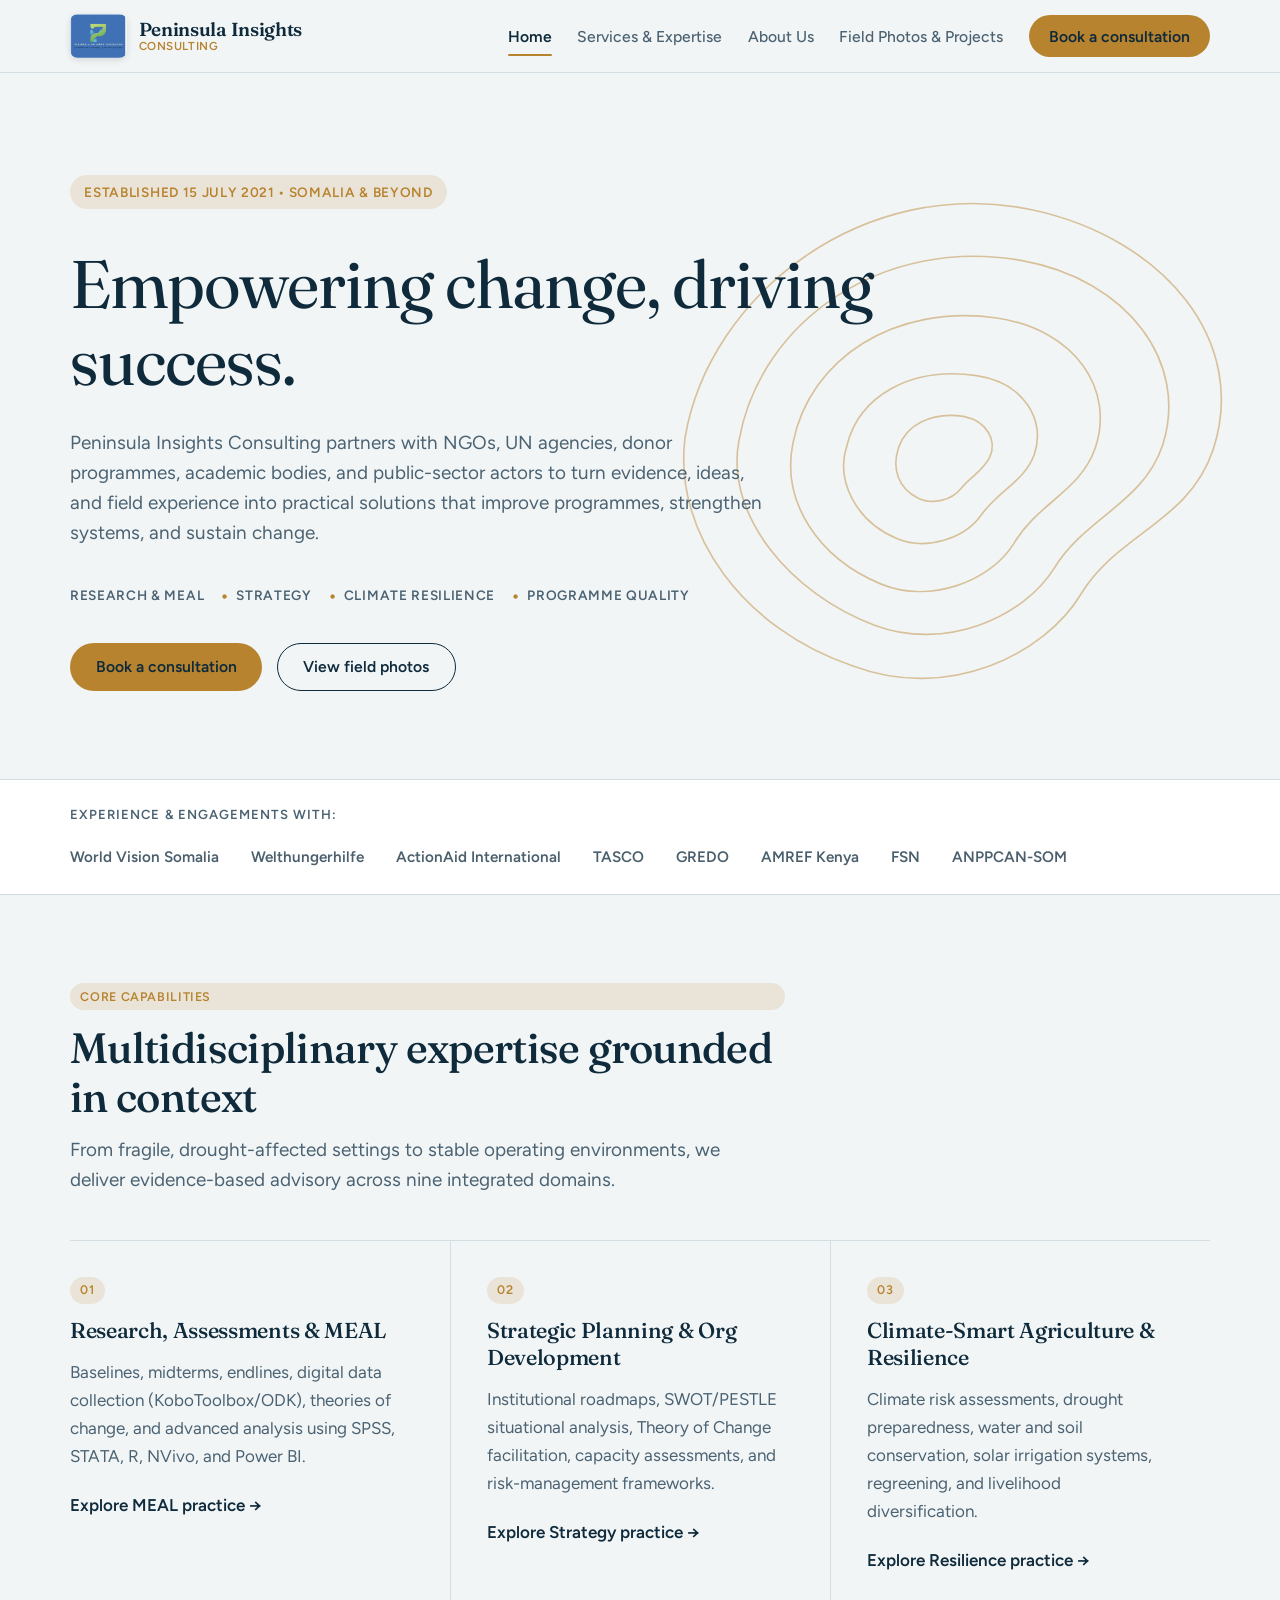
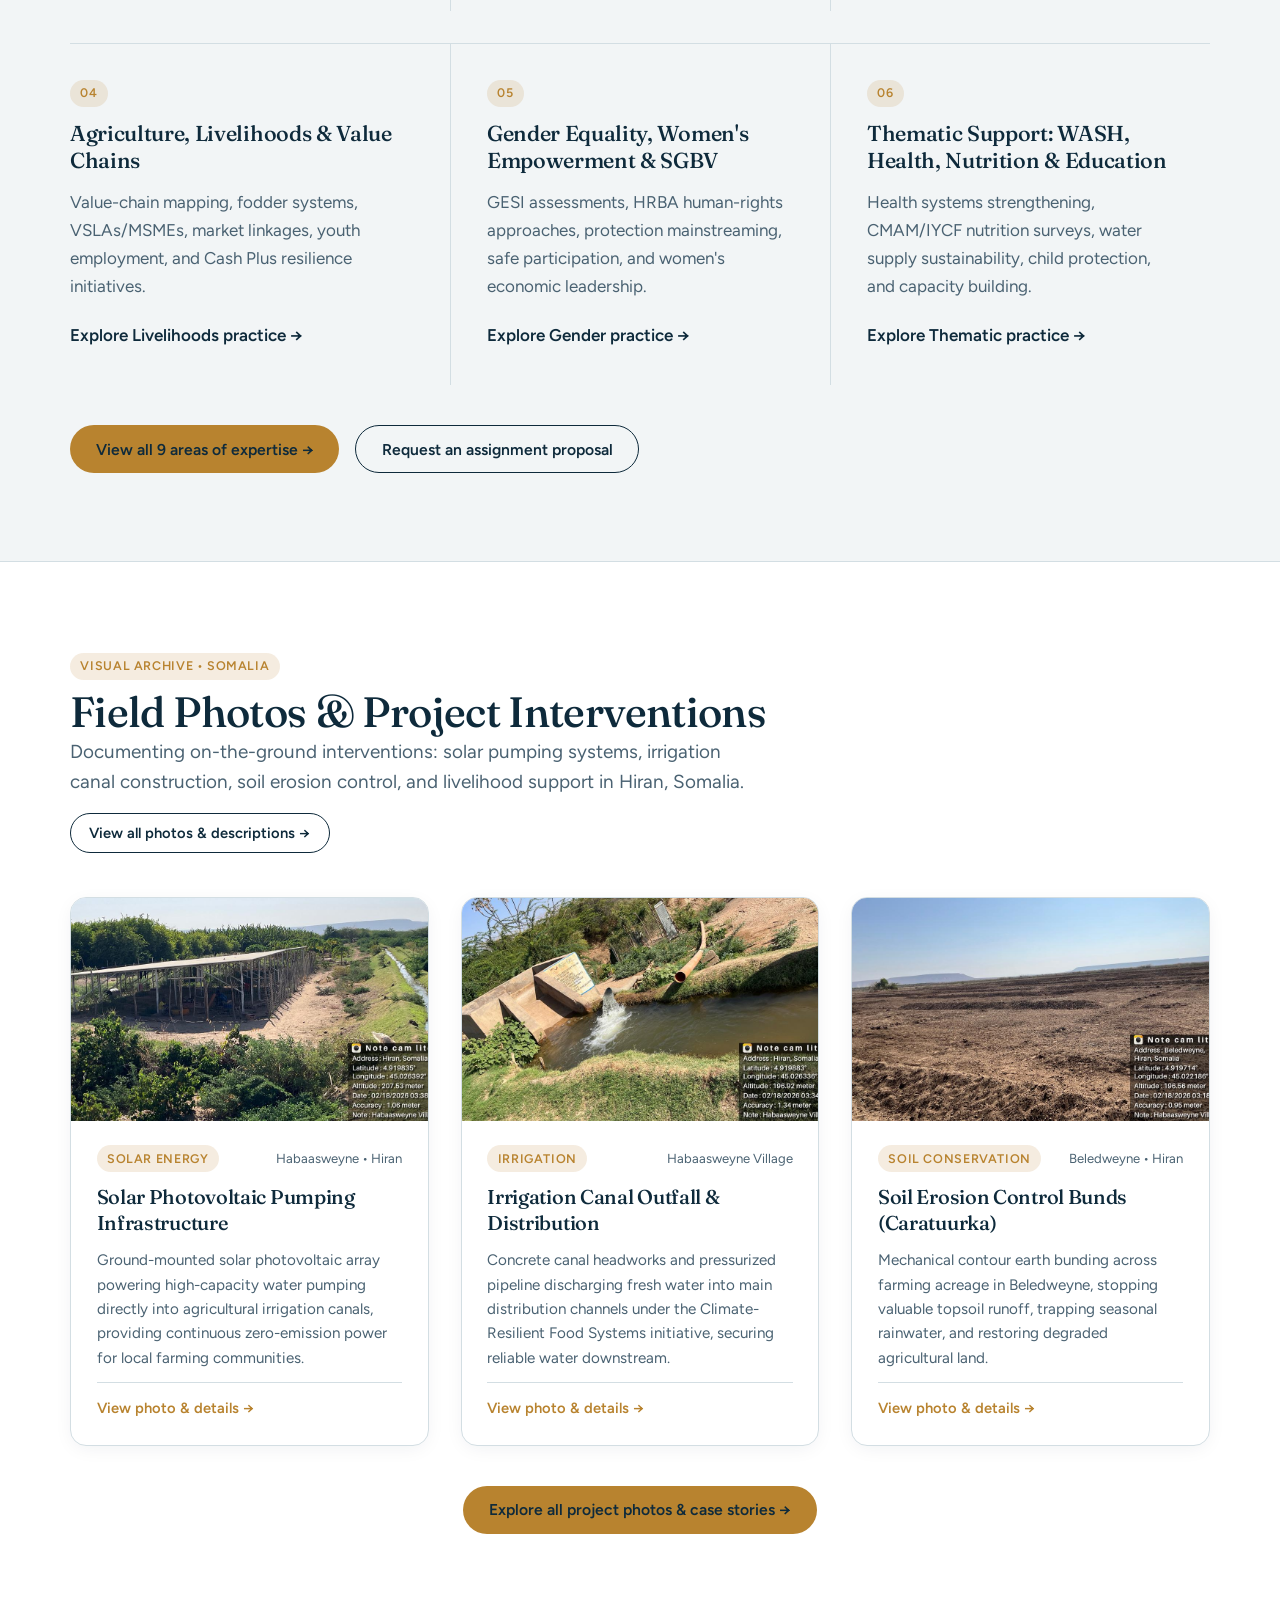
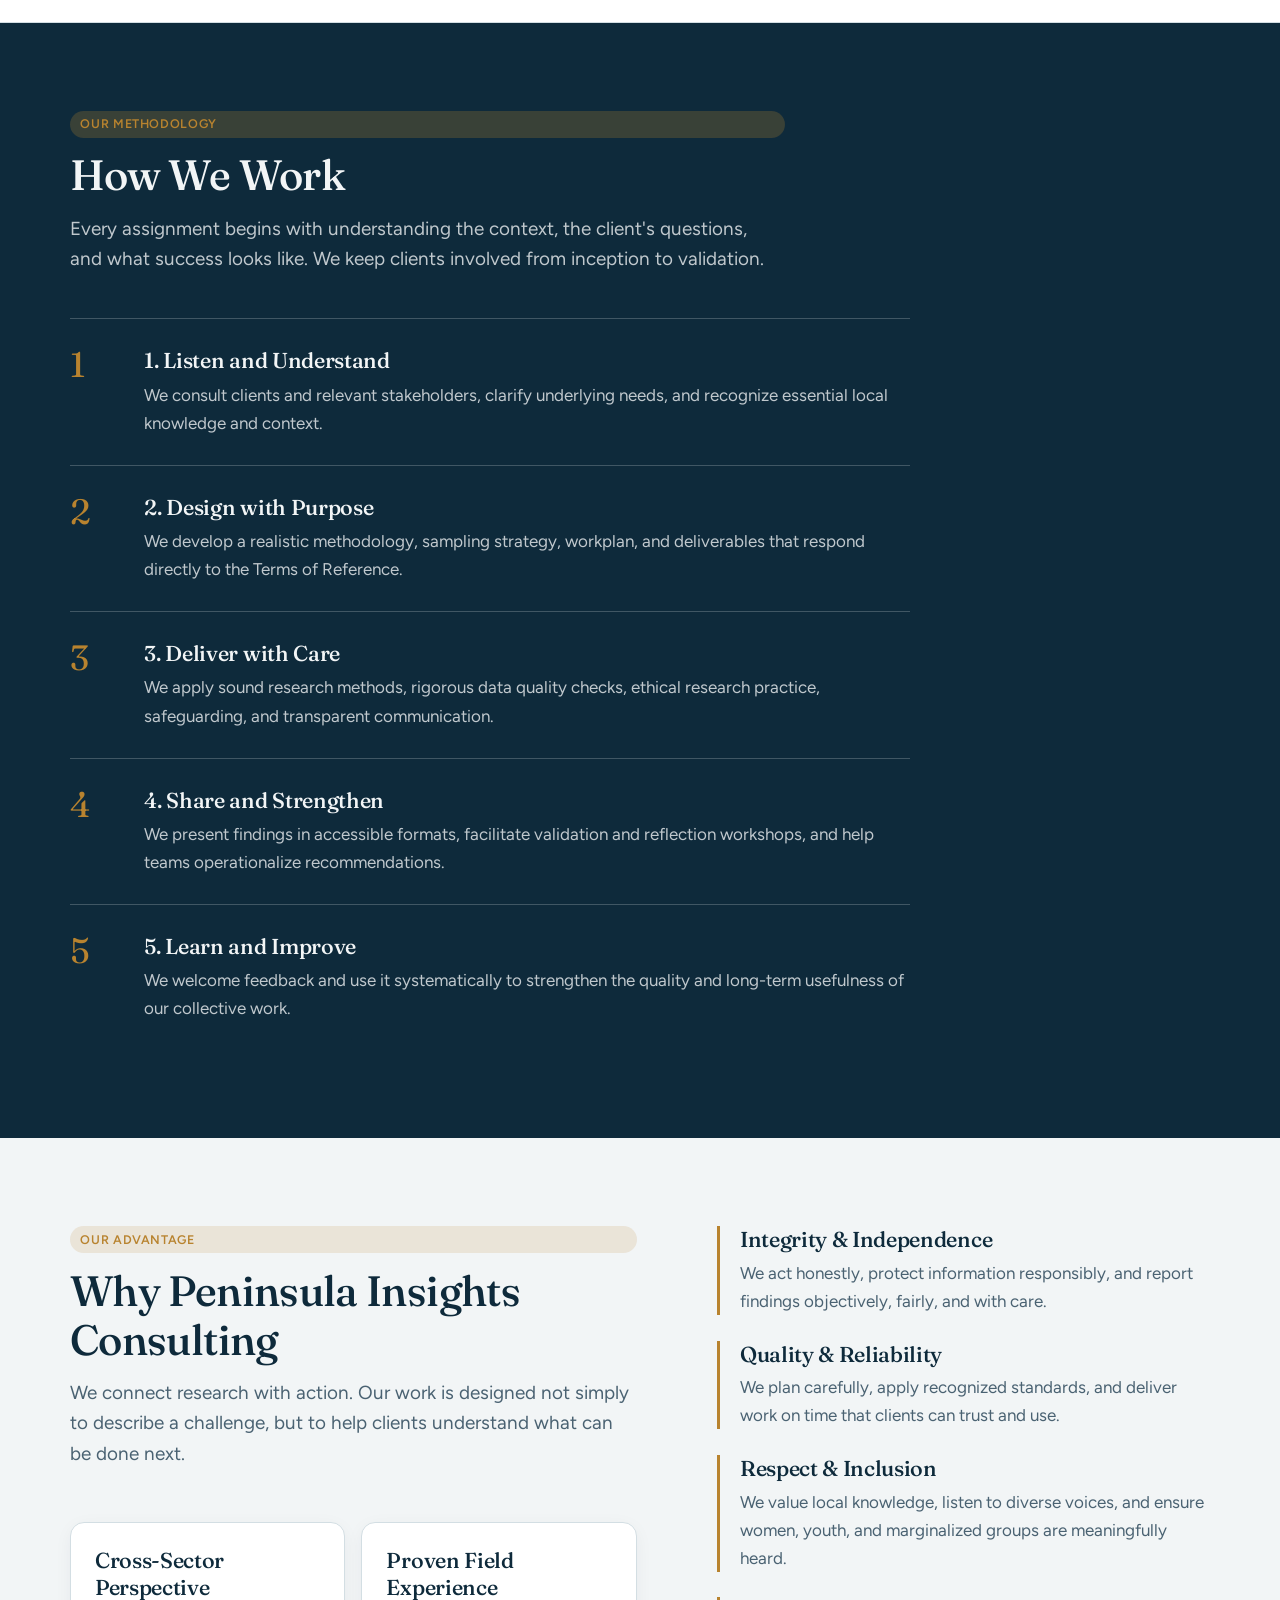
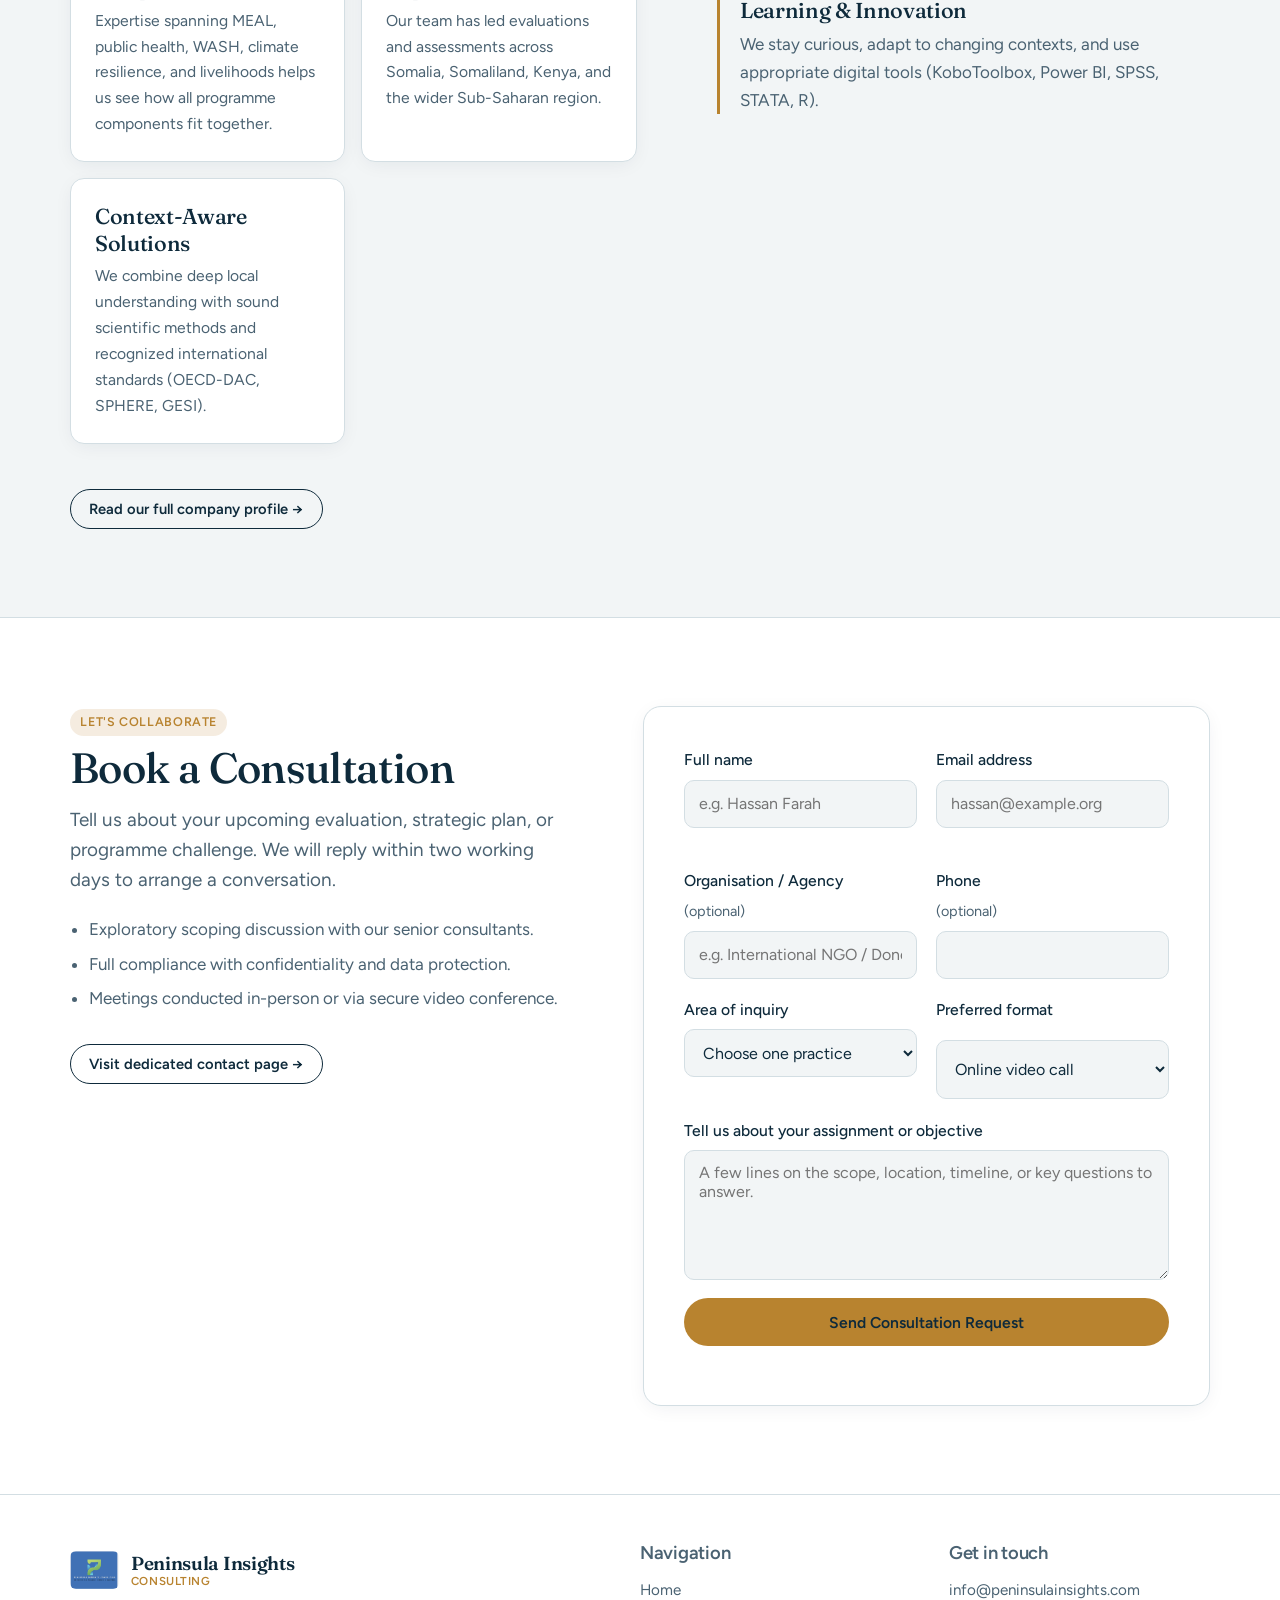
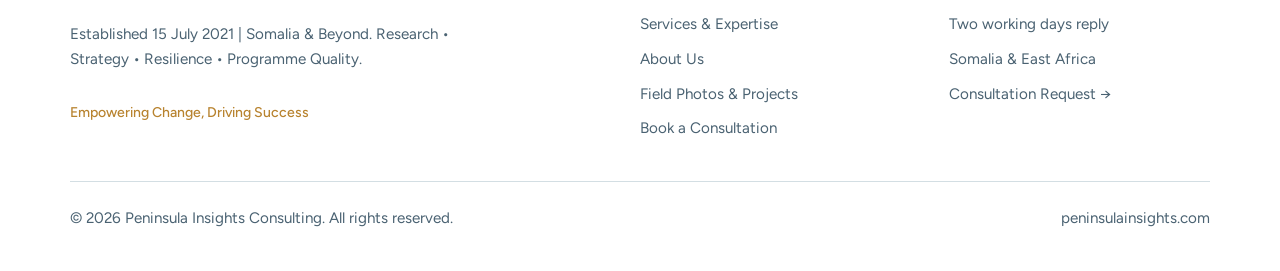
==== commit d751f9db: "Expand consultancy website profile and services Rebrand Peninsula Insights as Peninsula Insights Con" ====
--- a/index.html
+++ b/index.html
@@ -3,8 +3,8 @@
 <head>
   <meta charset="utf-8">
   <meta name="viewport" content="width=device-width, initial-scale=1, viewport-fit=cover">
-  <title>Peninsula Insights | Advisory and Consultation</title>
-  <meta name="description" content="Peninsula Insights is a consultancy that helps organisations make clear, well-evidenced decisions. Book a consultation.">
+  <title>Peninsula Insights Consulting | Empowering Change, Driving Success</title>
+  <meta name="description" content="Peninsula Insights Consulting is a development consultancy in Somalia and beyond, delivering multidisciplinary expertise in MEAL, research, strategy, climate resilience, agriculture, and WASH.">
   <link rel="preconnect" href="https://fonts.googleapis.com">
   <link rel="preconnect" href="https://fonts.gstatic.com" crossorigin>
   <link href="https://fonts.googleapis.com/css2?family=Fraunces:opsz,wght@9..144,400;9..144,500;9..144,600&family=Figtree:wght@400;500;600&display=swap" rel="stylesheet">
@@ -14,14 +14,20 @@
 
 <header>
   <div class="wrap bar">
-    <a class="brand" href="index.html">Peninsula Insights</a>
+    <a class="brand" href="index.html">
+      <img src="photos/logo.png" alt="Peninsula Insights Consulting Logo" class="brand-logo">
+      <div class="brand-text-wrap">
+        <span class="brand-title">Peninsula Insights</span>
+        <span class="brand-sub">Consulting</span>
+      </div>
+    </a>
     <button class="menu-btn" id="menuBtn" aria-expanded="false" aria-controls="nav">Menu</button>
     <nav id="nav" aria-label="Main">
       <ul>
         <li><a class="active" href="index.html">Home</a></li>
-        <li><a href="services.html">Services</a></li>
-        <li><a href="about.html">About</a></li>
-        <li><a href="gallery.html">Gallery</a></li>
+        <li><a href="services.html">Services &amp; Expertise</a></li>
+        <li><a href="about.html">About Us</a></li>
+        <li><a href="gallery.html">Field Photos &amp; Projects</a></li>
         <li><a class="btn" href="contact.html">Book a consultation</a></li>
       </ul>
     </nav>
@@ -39,60 +45,102 @@
       <path d="M218 268c6-18 26-30 54-26 20 4 28 20 22 34-6 12-16 16-24 26-8 10-24 14-36 8-16-8-22-24-16-42Z"/>
     </svg>
     <div class="wrap">
-      <h1 class="hero-line">Clear thinking for decisions that matter.</h1>
-      <p class="lead hero-line" style="animation-delay:.12s">Peninsula Insights helps organisations understand where they stand, weigh their options, and act with confidence. We pair rigorous analysis with practical advice you can use the following week.</p>
+      <div class="hero-line">
+        <span class="gallery-badge" style="font-size: 0.85rem; padding: 0.35rem 0.9rem;">Established 15 July 2021 &bull; Somalia &amp; Beyond</span>
+      </div>
+      <h1 class="hero-line" style="margin-top: 0.5rem;">Empowering change, driving success.</h1>
+      <p class="lead hero-line" style="animation-delay:.12s">
+        Peninsula Insights Consulting partners with NGOs, UN agencies, donor programmes, academic bodies, and public-sector actors to turn evidence, ideas, and field experience into practical solutions that improve programmes, strengthen systems, and sustain change.
+      </p>
+      <div class="pillars-bar hero-line" style="animation-delay:.18s">
+        <span class="pillar-item">Research &amp; MEAL</span>
+        <span class="pillar-item">Strategy</span>
+        <span class="pillar-item">Climate Resilience</span>
+        <span class="pillar-item">Programme Quality</span>
+      </div>
       <div class="hero-actions hero-line" style="animation-delay:.24s">
         <a class="btn" href="contact.html">Book a consultation</a>
-        <a class="btn ghost" href="services.html">See what we do</a>
+        <a class="btn ghost" href="gallery.html">View field photos</a>
       </div>
     </div>
   </div>
 
-  <!-- Services Overview -->
+  <!-- Partners & Collaborations Strip -->
+  <section class="partners-strip">
+    <div class="wrap partners-wrap">
+      <span class="partners-label">Experience &amp; Engagements With:</span>
+      <div class="partner-names">
+        <span class="partner-tag">World Vision Somalia</span>
+        <span class="partner-tag">Welthungerhilfe</span>
+        <span class="partner-tag">ActionAid International</span>
+        <span class="partner-tag">TASCO</span>
+        <span class="partner-tag">GREDO</span>
+        <span class="partner-tag">AMREF Kenya</span>
+        <span class="partner-tag">FSN</span>
+        <span class="partner-tag">ANPPCAN-SOM</span>
+      </div>
+    </div>
+  </section>
+
+  <!-- Key Areas of Expertise Overview -->
   <section id="services">
     <div class="wrap">
       <div class="head">
-        <h2>How we can help</h2>
-        <p class="lead">Three kinds of work, each scoped around a question you need answered.</p>
-      </div>
+        <span class="gallery-badge">Core Capabilities</span>
+        <h2>Multidisciplinary expertise grounded in context</h2>
+        <p class="lead">From fragile, drought-affected settings to stable operating environments, we deliver evidence-based advisory across nine integrated domains.</p>
+      </div>
+
       <div class="services">
         <article class="service">
-          <h3>Strategy and planning</h3>
-          <p>Set direction, test priorities against your resources, and turn them into a plan your team can follow.</p>
-          <a class="service-link" href="services.html#strategy">Learn more &rarr;</a>
-        </article>
-        <article class="service">
-          <h3>Research and analysis</h3>
-          <p>Market, operational and stakeholder research that gives you evidence instead of assumptions.</p>
-          <a class="service-link" href="services.html#research">Learn more &rarr;</a>
-        </article>
-        <article class="service">
-          <h3>Performance and change</h3>
-          <p>Review how your organisation works today, find what slows it down, and support the changes that follow.</p>
-          <a class="service-link" href="services.html#performance">Learn more &rarr;</a>
-        </article>
-      </div>
-      <div style="margin-top: 2rem;">
-        <a href="services.html" class="btn ghost sm">View full practice details &rarr;</a>
-      </div>
-    </div>
-  </section>
-
-  <!-- Engagement Approach -->
-  <section id="approach" class="deep">
-    <div class="wrap">
-      <div class="head">
-        <h2>How an engagement runs</h2>
-        <p class="lead">A short, predictable process, so you always know what comes next.</p>
-      </div>
-      <ol class="steps">
-        <li><div><h3>Listen</h3><p>A first conversation to understand your goals, constraints and the decision in front of you.</p></div></li>
-        <li><div><h3>Diagnose</h3><p>We gather and analyse the evidence, then show you what it says, including what is uncomfortable.</p></div></li>
-        <li><div><h3>Recommend</h3><p>You receive clear options with trade-offs, and our recommendation on which to choose.</p></div></li>
-        <li><div><h3>Support</h3><p>We stay alongside your team as the work is put in place, and review results with you.</p></div></li>
-      </ol>
-      <div style="margin-top: 2.5rem;">
-        <a href="services.html" class="btn" style="background: var(--accent); color: var(--accent-ink);">Learn more about our methodology</a>
+          <span class="gallery-badge" style="width: fit-content;">01</span>
+          <h3>Research, Assessments &amp; MEAL</h3>
+          <p>Baselines, midterms, endlines, digital data collection (KoboToolbox/ODK), theories of change, and advanced analysis using SPSS, STATA, R, NVivo, and Power BI.</p>
+          <a class="service-link" href="services.html#meal">Explore MEAL practice &rarr;</a>
+        </article>
+
+        <article class="service">
+          <span class="gallery-badge" style="width: fit-content;">02</span>
+          <h3>Strategic Planning &amp; Org Development</h3>
+          <p>Institutional roadmaps, SWOT/PESTLE situational analysis, Theory of Change facilitation, capacity assessments, and risk-management frameworks.</p>
+          <a class="service-link" href="services.html#strategy">Explore Strategy practice &rarr;</a>
+        </article>
+
+        <article class="service">
+          <span class="gallery-badge" style="width: fit-content;">03</span>
+          <h3>Climate-Smart Agriculture &amp; Resilience</h3>
+          <p>Climate risk assessments, drought preparedness, water and soil conservation, solar irrigation systems, regreening, and livelihood diversification.</p>
+          <a class="service-link" href="services.html#climate">Explore Resilience practice &rarr;</a>
+        </article>
+      </div>
+
+      <!-- Additional 3 highlights -->
+      <div class="services" style="border-top: 1px solid var(--line); margin-top: 2rem;">
+        <article class="service">
+          <span class="gallery-badge" style="width: fit-content;">04</span>
+          <h3>Agriculture, Livelihoods &amp; Value Chains</h3>
+          <p>Value-chain mapping, fodder systems, VSLAs/MSMEs, market linkages, youth employment, and Cash Plus resilience initiatives.</p>
+          <a class="service-link" href="services.html#agriculture">Explore Livelihoods practice &rarr;</a>
+        </article>
+
+        <article class="service">
+          <span class="gallery-badge" style="width: fit-content;">05</span>
+          <h3>Gender Equality, Women's Empowerment &amp; SGBV</h3>
+          <p>GESI assessments, HRBA human-rights approaches, protection mainstreaming, safe participation, and women's economic leadership.</p>
+          <a class="service-link" href="services.html#gender">Explore Gender practice &rarr;</a>
+        </article>
+
+        <article class="service">
+          <span class="gallery-badge" style="width: fit-content;">06</span>
+          <h3>Thematic Support: WASH, Health, Nutrition &amp; Education</h3>
+          <p>Health systems strengthening, CMAM/IYCF nutrition surveys, water supply sustainability, child protection, and capacity building.</p>
+          <a class="service-link" href="services.html#thematic">Explore Thematic practice &rarr;</a>
+        </article>
+      </div>
+
+      <div style="margin-top: 2.5rem; display: flex; gap: 1rem; flex-wrap: wrap;">
+        <a href="services.html" class="btn">View all 9 areas of expertise &rarr;</a>
+        <a href="contact.html" class="btn ghost">Request an assignment proposal</a>
       </div>
     </div>
   </section>
@@ -103,21 +151,21 @@
       <div class="head" style="display: flex; flex-direction: column; gap: 0.75rem;">
         <div style="display: flex; justify-content: space-between; align-items: flex-end; flex-wrap: wrap; gap: 1rem;">
           <div>
-            <span class="gallery-badge" style="margin-bottom: 0.5rem;">Field Archive &amp; Photos</span>
-            <h2>Insights &amp; Field Photos</h2>
-            <p class="lead">Visual highlights from our recent strategic sessions, research fieldwork, and stakeholder workshops.</p>
+            <span class="gallery-badge" style="margin-bottom: 0.5rem;">Visual Archive &bull; Somalia</span>
+            <h2>Field Photos &amp; Project Interventions</h2>
+            <p class="lead">Documenting on-the-ground interventions: solar pumping systems, irrigation canal construction, soil erosion control, and livelihood support in Hiran, Somalia.</p>
           </div>
           <a href="gallery.html" class="btn ghost sm">View all photos &amp; descriptions &rarr;</a>
         </div>
       </div>
 
-      <!-- Featured Photo Grid (3 items) -->
+      <!-- Featured Photo Grid (3 items from user uploads) -->
       <div class="gallery-grid" style="margin-top: 1.5rem;">
         
-        <!-- Featured Photo 1 -->
+        <!-- Featured Photo 1: Solar System -->
         <article class="gallery-card" data-category="solar">
           <div class="gallery-img-container" data-action="open-modal" tabindex="0" role="button" aria-label="Enlarge Solar-Powered Irrigation System photo">
-            <img class="gallery-img" src="photos/solar-irrigation-system.jpeg" alt="Solar Photovoltaic Pumping Infrastructure" loading="lazy">
+            <img class="gallery-img" src="photos/solar-irrigation-system.jpeg" alt="Solar Photovoltaic Pumping Infrastructure in Habaasweyne" loading="lazy">
             <span class="gallery-expand-hint">
               <svg width="14" height="14" viewBox="0 0 24 24" fill="none" stroke="currentColor" stroke-width="2"><path d="M15 3h6v6M9 21H3v-6M21 3l-7 7M3 21l7-7"/></svg>
               Click to view
@@ -136,10 +184,10 @@
           </div>
         </article>
 
-        <!-- Featured Photo 2 -->
+        <!-- Featured Photo 2: Canal Water Outfall -->
         <article class="gallery-card" data-category="irrigation">
           <div class="gallery-img-container" data-action="open-modal" tabindex="0" role="button" aria-label="Enlarge Irrigation Canal Outfall photo">
-            <img class="gallery-img" src="photos/canal-water-discharge.jpeg" alt="Irrigation Canal Outfall and Water Distribution" loading="lazy">
+            <img class="gallery-img" src="photos/canal-water-discharge.jpeg" alt="Irrigation Canal Outfall &amp; Water Distribution" loading="lazy">
             <span class="gallery-expand-hint">
               <svg width="14" height="14" viewBox="0 0 24 24" fill="none" stroke="currentColor" stroke-width="2"><path d="M15 3h6v6M9 21H3v-6M21 3l-7 7M3 21l7-7"/></svg>
               Click to view
@@ -151,17 +199,17 @@
               <span class="gallery-date">Habaasweyne Village</span>
             </div>
             <h3 class="gallery-title">Irrigation Canal Outfall &amp; Distribution</h3>
-            <p class="gallery-desc">Concrete canal headworks and pressurized pipeline discharging water into distribution channels under the Climate-Resilient Food Systems initiative, securing reliable water downstream.</p>
+            <p class="gallery-desc">Concrete canal headworks and pressurized pipeline discharging fresh water into main distribution channels under the Climate-Resilient Food Systems initiative, securing reliable water downstream.</p>
             <div class="gallery-footer-action">
               <button class="gallery-view-btn" data-action="open-modal">View photo &amp; details &rarr;</button>
             </div>
           </div>
         </article>
 
-        <!-- Featured Photo 3 -->
+        <!-- Featured Photo 3: Soil Erosion Bunds -->
         <article class="gallery-card" data-category="soil">
           <div class="gallery-img-container" data-action="open-modal" tabindex="0" role="button" aria-label="Enlarge Soil Erosion Control Bunds photo">
-            <img class="gallery-img" src="photos/soil-erosion-bunds.jpeg" alt="Soil Erosion Control Bunds in Beledweyne" loading="lazy">
+            <img class="gallery-img" src="photos/soil-erosion-bunds.jpeg" alt="Soil Erosion Control Bunds (Caratuurka) in Beledweyne" loading="lazy">
             <span class="gallery-expand-hint">
               <svg width="14" height="14" viewBox="0 0 24 24" fill="none" stroke="currentColor" stroke-width="2"><path d="M15 3h6v6M9 21H3v-6M21 3l-7 7M3 21l7-7"/></svg>
               Click to view
@@ -170,7 +218,7 @@
           <div class="gallery-content">
             <div class="gallery-meta">
               <span class="gallery-badge">Soil Conservation</span>
-              <span class="gallery-date">Beledweyne</span>
+              <span class="gallery-date">Beledweyne &bull; Hiran</span>
             </div>
             <h3 class="gallery-title">Soil Erosion Control Bunds (Caratuurka)</h3>
             <p class="gallery-desc">Mechanical contour earth bunding across farming acreage in Beledweyne, stopping valuable topsoil runoff, trapping seasonal rainwater, and restoring degraded agricultural land.</p>
@@ -184,31 +232,99 @@
 
       <!-- Link to full gallery page -->
       <div style="margin-top: 2.5rem; text-align: center;">
-        <a href="gallery.html" class="btn">Explore all photos &amp; project stories &rarr;</a>
-      </div>
-    </div>
-  </section>
-
-  <!-- About Overview Section -->
+        <a href="gallery.html" class="btn">Explore all project photos &amp; case stories &rarr;</a>
+      </div>
+    </div>
+  </section>
+
+  <!-- How We Work (5 steps from Company Profile) -->
+  <section id="approach" class="deep">
+    <div class="wrap">
+      <div class="head">
+        <span class="gallery-badge" style="background: color-mix(in srgb, var(--accent) 25%, transparent);">Our Methodology</span>
+        <h2>How We Work</h2>
+        <p class="lead">Every assignment begins with understanding the context, the client's questions, and what success looks like. We keep clients involved from inception to validation.</p>
+      </div>
+      <ol class="steps">
+        <li>
+          <div>
+            <h3>1. Listen and Understand</h3>
+            <p>We consult clients and relevant stakeholders, clarify underlying needs, and recognize essential local knowledge and context.</p>
+          </div>
+        </li>
+        <li>
+          <div>
+            <h3>2. Design with Purpose</h3>
+            <p>We develop a realistic methodology, sampling strategy, workplan, and deliverables that respond directly to the Terms of Reference.</p>
+          </div>
+        </li>
+        <li>
+          <div>
+            <h3>3. Deliver with Care</h3>
+            <p>We apply sound research methods, rigorous data quality checks, ethical research practice, safeguarding, and transparent communication.</p>
+          </div>
+        </li>
+        <li>
+          <div>
+            <h3>4. Share and Strengthen</h3>
+            <p>We present findings in accessible formats, facilitate validation and reflection workshops, and help teams operationalize recommendations.</p>
+          </div>
+        </li>
+        <li>
+          <div>
+            <h3>5. Learn and Improve</h3>
+            <p>We welcome feedback and use it systematically to strengthen the quality and long-term usefulness of our collective work.</p>
+          </div>
+        </li>
+      </ol>
+    </div>
+  </section>
+
+  <!-- Why Peninsula Insights Consulting -->
   <section id="about">
     <div class="wrap about">
       <div class="head" style="margin:0">
-        <h2>Advice built on evidence, delivered plainly</h2>
-        <p class="lead">We work with leadership teams, institutions and growing businesses that want an independent view and a straight answer.</p>
+        <span class="gallery-badge">Our Advantage</span>
+        <h2>Why Peninsula Insights Consulting</h2>
+        <p class="lead">We connect research with action. Our work is designed not simply to describe a challenge, but to help clients understand what can be done next.</p>
+        
         <div class="who">
-          <div><h3>Leaders</h3><p>Facing a choice with real consequences.</p></div>
-          <div><h3>Institutions</h3><p>Schools, health and public bodies planning for growth.</p></div>
-          <div><h3>Businesses</h3><p>Scaling and needing structure to do it well.</p></div>
-        </div>
+          <div>
+            <h3>Cross-Sector Perspective</h3>
+            <p>Expertise spanning MEAL, public health, WASH, climate resilience, and livelihoods helps us see how all programme components fit together.</p>
+          </div>
+          <div>
+            <h3>Proven Field Experience</h3>
+            <p>Our team has led evaluations and assessments across Somalia, Somaliland, Kenya, and the wider Sub-Saharan region.</p>
+          </div>
+          <div>
+            <h3>Context-Aware Solutions</h3>
+            <p>We combine deep local understanding with sound scientific methods and recognized international standards (OECD-DAC, SPHERE, GESI).</p>
+          </div>
+        </div>
+
         <div style="margin-top: 2rem;">
-          <a href="about.html" class="btn ghost sm">Read more about our firm &rarr;</a>
-        </div>
-      </div>
+          <a href="about.html" class="btn ghost sm">Read our full company profile &rarr;</a>
+        </div>
+      </div>
+
       <div class="principles">
-        <div><h3>Independent</h3><p>Our advice is shaped by your interests and the evidence, nothing else.</p></div>
-        <div><h3>Practical</h3><p>Every recommendation comes with who does what, by when.</p></div>
-        <div><h3>Plain-spoken</h3><p>Reports you can read in one sitting, without jargon.</p></div>
-        <div><h3>Discreet</h3><p>What you share with us stays between us.</p></div>
+        <div>
+          <h3>Integrity &amp; Independence</h3>
+          <p>We act honestly, protect information responsibly, and report findings objectively, fairly, and with care.</p>
+        </div>
+        <div>
+          <h3>Quality &amp; Reliability</h3>
+          <p>We plan carefully, apply recognized standards, and deliver work on time that clients can trust and use.</p>
+        </div>
+        <div>
+          <h3>Respect &amp; Inclusion</h3>
+          <p>We value local knowledge, listen to diverse voices, and ensure women, youth, and marginalized groups are meaningfully heard.</p>
+        </div>
+        <div>
+          <h3>Learning &amp; Innovation</h3>
+          <p>We stay curious, adapt to changing contexts, and use appropriate digital tools (KoboToolbox, Power BI, SPSS, STATA, R).</p>
+        </div>
       </div>
     </div>
   </section>
@@ -217,59 +333,65 @@
   <section id="consult" style="background:var(--surface);border-top:1px solid var(--line)">
     <div class="wrap book">
       <div>
-        <h2>Book a consultation</h2>
-        <p class="lead" style="margin-top:1rem">Tell us a little about what you are working on. We will reply within two working days to arrange a time.</p>
+        <span class="gallery-badge" style="margin-bottom: 0.5rem;">Let's Collaborate</span>
+        <h2>Book a Consultation</h2>
+        <p class="lead" style="margin-top:0.75rem">Tell us about your upcoming evaluation, strategic plan, or programme challenge. We will reply within two working days to arrange a conversation.</p>
         <ul>
-          <li>The first conversation is a chance to talk through your situation.</li>
-          <li>You can meet online or in person.</li>
-          <li>Nothing is shared outside our team.</li>
+          <li>Exploratory scoping discussion with our senior consultants.</li>
+          <li>Full compliance with confidentiality and data protection.</li>
+          <li>Meetings conducted in-person or via secure video conference.</li>
         </ul>
         <div style="margin-top: 2rem;">
-          <a href="contact.html" class="btn ghost sm">Visit dedicated consultation page &rarr;</a>
-        </div>
-      </div>
+          <a href="contact.html" class="btn ghost sm">Visit dedicated contact page &rarr;</a>
+        </div>
+      </div>
+
       <form id="form" novalidate>
         <div class="row">
           <label>Full name
-            <input name="name" autocomplete="name" required placeholder="Your name">
+            <input name="name" autocomplete="name" required placeholder="e.g. Hassan Farah">
             <span class="err" data-for="name"></span>
           </label>
           <label>Email address
-            <input name="email" type="email" autocomplete="email" required placeholder="your.email@example.com">
+            <input name="email" type="email" autocomplete="email" required placeholder="hassan@example.org">
             <span class="err" data-for="email"></span>
           </label>
         </div>
         <div class="row">
-          <label>Organisation <span class="hint">(optional)</span>
-            <input name="org" autocomplete="organization">
+          <label>Organisation / Agency <span class="hint">(optional)</span>
+            <input name="org" autocomplete="organization" placeholder="e.g. International NGO / Donor">
           </label>
           <label>Phone <span class="hint">(optional)</span>
             <input name="phone" type="tel" autocomplete="tel">
           </label>
         </div>
         <div class="row">
-          <label>What do you need help with?
+          <label>Area of inquiry
             <select name="topic" required>
-              <option value="">Choose one</option>
-              <option>Strategy and planning</option>
-              <option>Research and analysis</option>
-              <option>Performance and change</option>
-              <option>Not sure yet</option>
+              <option value="">Choose one practice</option>
+              <option>Research, Assessments &amp; MEAL</option>
+              <option>Strategic Planning &amp; Org Development</option>
+              <option>Climate Change &amp; Climate-Smart Agriculture</option>
+              <option>Agriculture, Livelihoods &amp; Value Chains</option>
+              <option>Gender Equality, Protection &amp; SGBV</option>
+              <option>Thematic Support (WASH, Health, Nutrition, Education)</option>
+              <option>Training &amp; Capacity Strengthening</option>
+              <option>Other / Not sure yet</option>
             </select>
             <span class="err" data-for="topic"></span>
           </label>
           <label>Preferred format
             <select name="format">
-              <option>Online call</option>
+              <option>Online video call</option>
               <option>In person</option>
               <option>Either is fine</option>
             </select>
           </label>
         </div>
-        <label>Tell us more
-          <textarea name="message" placeholder="A few lines on your situation and what you hope to achieve."></textarea>
+        <label>Tell us about your assignment or objective
+          <textarea name="message" placeholder="A few lines on the scope, location, timeline, or key questions to answer."></textarea>
         </label>
-        <button class="btn" type="submit">Send request</button>
+        <button class="btn" type="submit">Send Consultation Request</button>
         <p id="status" role="status" aria-live="polite"></p>
       </form>
     </div>
@@ -297,16 +419,23 @@
   <div class="wrap">
     <div class="footer-grid">
       <div class="footer-brand">
-        <a class="brand" href="index.html">Peninsula Insights</a>
-        <p>A strategic consultancy helping leadership teams, institutions, and growing businesses make clear, well-evidenced decisions.</p>
+        <a class="brand" href="index.html">
+          <img src="photos/logo.png" alt="Peninsula Insights Consulting" style="height: 38px; border-radius: 6px;">
+          <div class="brand-text-wrap">
+            <span class="brand-title">Peninsula Insights</span>
+            <span class="brand-sub">Consulting</span>
+          </div>
+        </a>
+        <p style="margin-top: 0.75rem;">Established 15 July 2021 | Somalia &amp; Beyond. Research &bull; Strategy &bull; Resilience &bull; Programme Quality.</p>
+        <p style="font-size: 0.88rem; color: var(--accent); font-weight: 500;">Empowering Change, Driving Success</p>
       </div>
       <div>
         <h4 style="margin-bottom: 0.85rem;">Navigation</h4>
         <ul class="footer-links">
           <li><a class="active" href="index.html">Home</a></li>
-          <li><a href="services.html">Services</a></li>
+          <li><a href="services.html">Services &amp; Expertise</a></li>
           <li><a href="about.html">About Us</a></li>
-          <li><a href="gallery.html">Gallery &amp; Photos</a></li>
+          <li><a href="gallery.html">Field Photos &amp; Projects</a></li>
           <li><a href="contact.html">Book a Consultation</a></li>
         </ul>
       </div>
@@ -315,12 +444,13 @@
         <ul class="footer-links">
           <li><a href="mailto:info@peninsulainsights.com">info@peninsulainsights.com</a></li>
           <li><span>Two working days reply</span></li>
+          <li><span>Somalia &amp; East Africa</span></li>
           <li><a href="contact.html">Consultation Request &rarr;</a></li>
         </ul>
       </div>
     </div>
     <div class="footer-bottom">
-      <span>&copy; <span class="dynamic-yr">2026</span> Peninsula Insights. All rights reserved.</span>
+      <span>&copy; <span class="dynamic-yr">2026</span> Peninsula Insights Consulting. All rights reserved.</span>
       <span>peninsulainsights.com</span>
     </div>
   </div>
--- a/css/style.css
+++ b/css/style.css
@@ -160,18 +160,157 @@
 
 .brand {
   font-family: var(--serif);
-  font-size: 1.35rem;
+  font-size: 1.25rem;
   font-weight: 600;
   text-decoration: none;
   letter-spacing: -0.015em;
   color: var(--ink);
   display: inline-flex;
   align-items: center;
-  gap: 0.5rem;
-}
-
-.brand:hover {
+  gap: 0.75rem;
+}
+
+.brand-logo {
+  height: 44px;
+  width: auto;
+  border-radius: 8px;
+  box-shadow: 0 2px 6px rgba(0, 0, 0, 0.12);
+  display: block;
+}
+
+.brand-text-wrap {
+  display: flex;
+  flex-direction: column;
+  line-height: 1.15;
+}
+
+.brand-title {
+  font-size: 1.18rem;
+  font-weight: 600;
+  color: var(--ink);
+}
+
+.brand-sub {
+  font-size: 0.72rem;
+  font-family: var(--sans);
+  font-weight: 600;
   color: var(--accent);
+  letter-spacing: 0.05em;
+  text-transform: uppercase;
+}
+
+/* Partners & Clients Strip */
+.partners-strip {
+  border-top: 1px solid var(--line);
+  border-bottom: 1px solid var(--line);
+  background: var(--surface);
+  padding: 1.5rem 0;
+}
+
+.partners-wrap {
+  display: flex;
+  align-items: center;
+  justify-content: space-between;
+  flex-wrap: wrap;
+  gap: 1.25rem 2.5rem;
+}
+
+.partners-label {
+  font-size: 0.82rem;
+  font-weight: 600;
+  text-transform: uppercase;
+  letter-spacing: 0.08em;
+  color: var(--muted);
+  white-space: nowrap;
+}
+
+.partner-names {
+  display: flex;
+  align-items: center;
+  flex-wrap: wrap;
+  gap: 1rem 2rem;
+}
+
+.partner-tag {
+  font-size: 0.95rem;
+  font-weight: 600;
+  color: var(--ink);
+  opacity: 0.75;
+  transition: opacity 0.2s;
+}
+
+.partner-tag:hover {
+  opacity: 1;
+  color: var(--accent);
+}
+
+/* Core Pillars Strip */
+.pillars-bar {
+  display: flex;
+  flex-wrap: wrap;
+  gap: 0.5rem 1rem;
+  align-items: center;
+  margin-top: 0.5rem;
+}
+
+.pillar-item {
+  display: inline-flex;
+  align-items: center;
+  gap: 0.4rem;
+  font-size: 0.85rem;
+  font-weight: 600;
+  color: var(--muted);
+  text-transform: uppercase;
+  letter-spacing: 0.05em;
+}
+
+.pillar-item::before {
+  content: "•";
+  color: var(--accent);
+  font-size: 1.2rem;
+  line-height: 0;
+}
+
+.pillar-item:first-child::before {
+  display: none;
+}
+
+/* Experience / Works Cards */
+.works-grid {
+  display: grid;
+  grid-template-columns: repeat(auto-fit, minmax(min(100%, 340px), 1fr));
+  gap: 1.5rem;
+  margin-top: 2rem;
+}
+
+.work-card {
+  background: var(--surface);
+  border: 1px solid var(--line);
+  border-radius: 14px;
+  padding: 1.75rem;
+  display: flex;
+  flex-direction: column;
+  gap: 0.85rem;
+  box-shadow: var(--card-shadow);
+  transition: transform 0.2s ease, box-shadow 0.2s ease;
+}
+
+.work-card:hover {
+  transform: translateY(-3px);
+  box-shadow: 0 10px 24px -4px rgba(14, 42, 59, 0.12);
+}
+
+.work-client {
+  font-size: 0.82rem;
+  font-weight: 700;
+  text-transform: uppercase;
+  color: var(--accent);
+  letter-spacing: 0.06em;
+}
+
+.work-dates {
+  font-size: 0.82rem;
+  color: var(--muted);
 }
 
 nav ul {
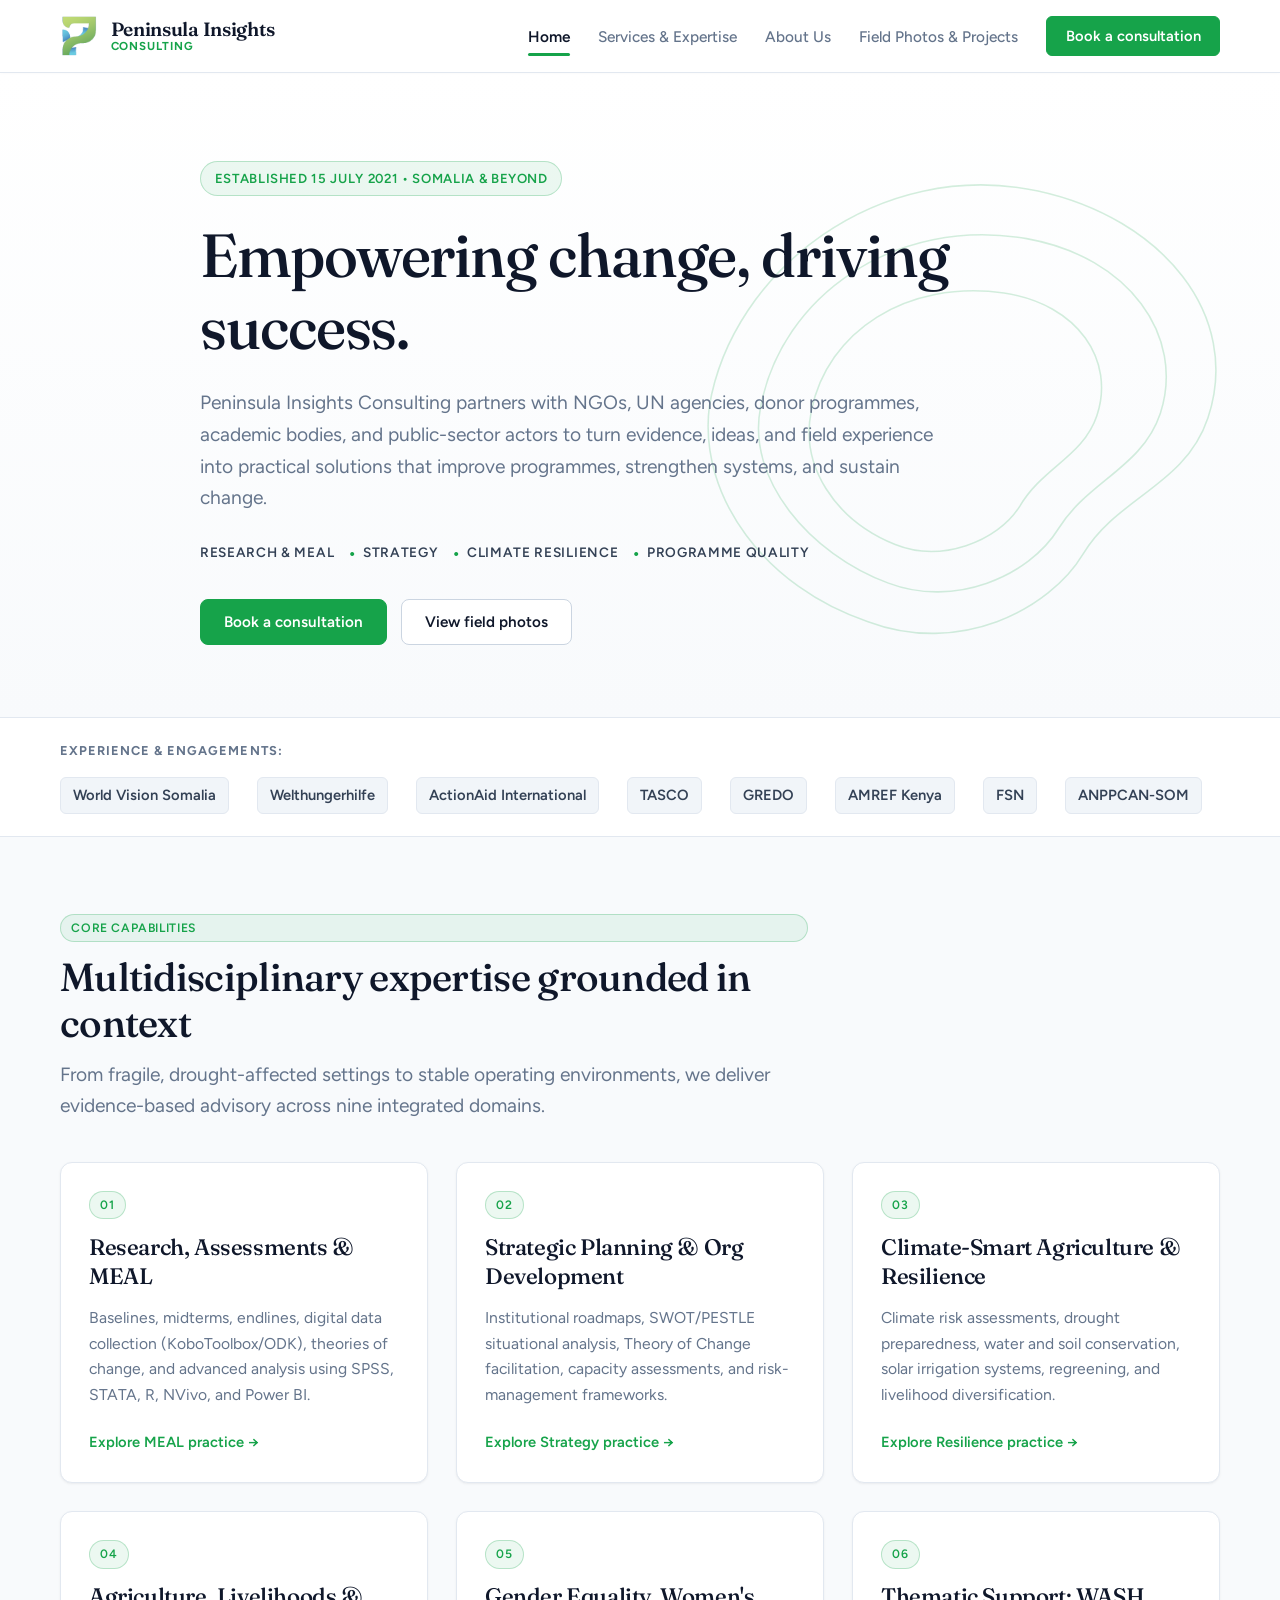
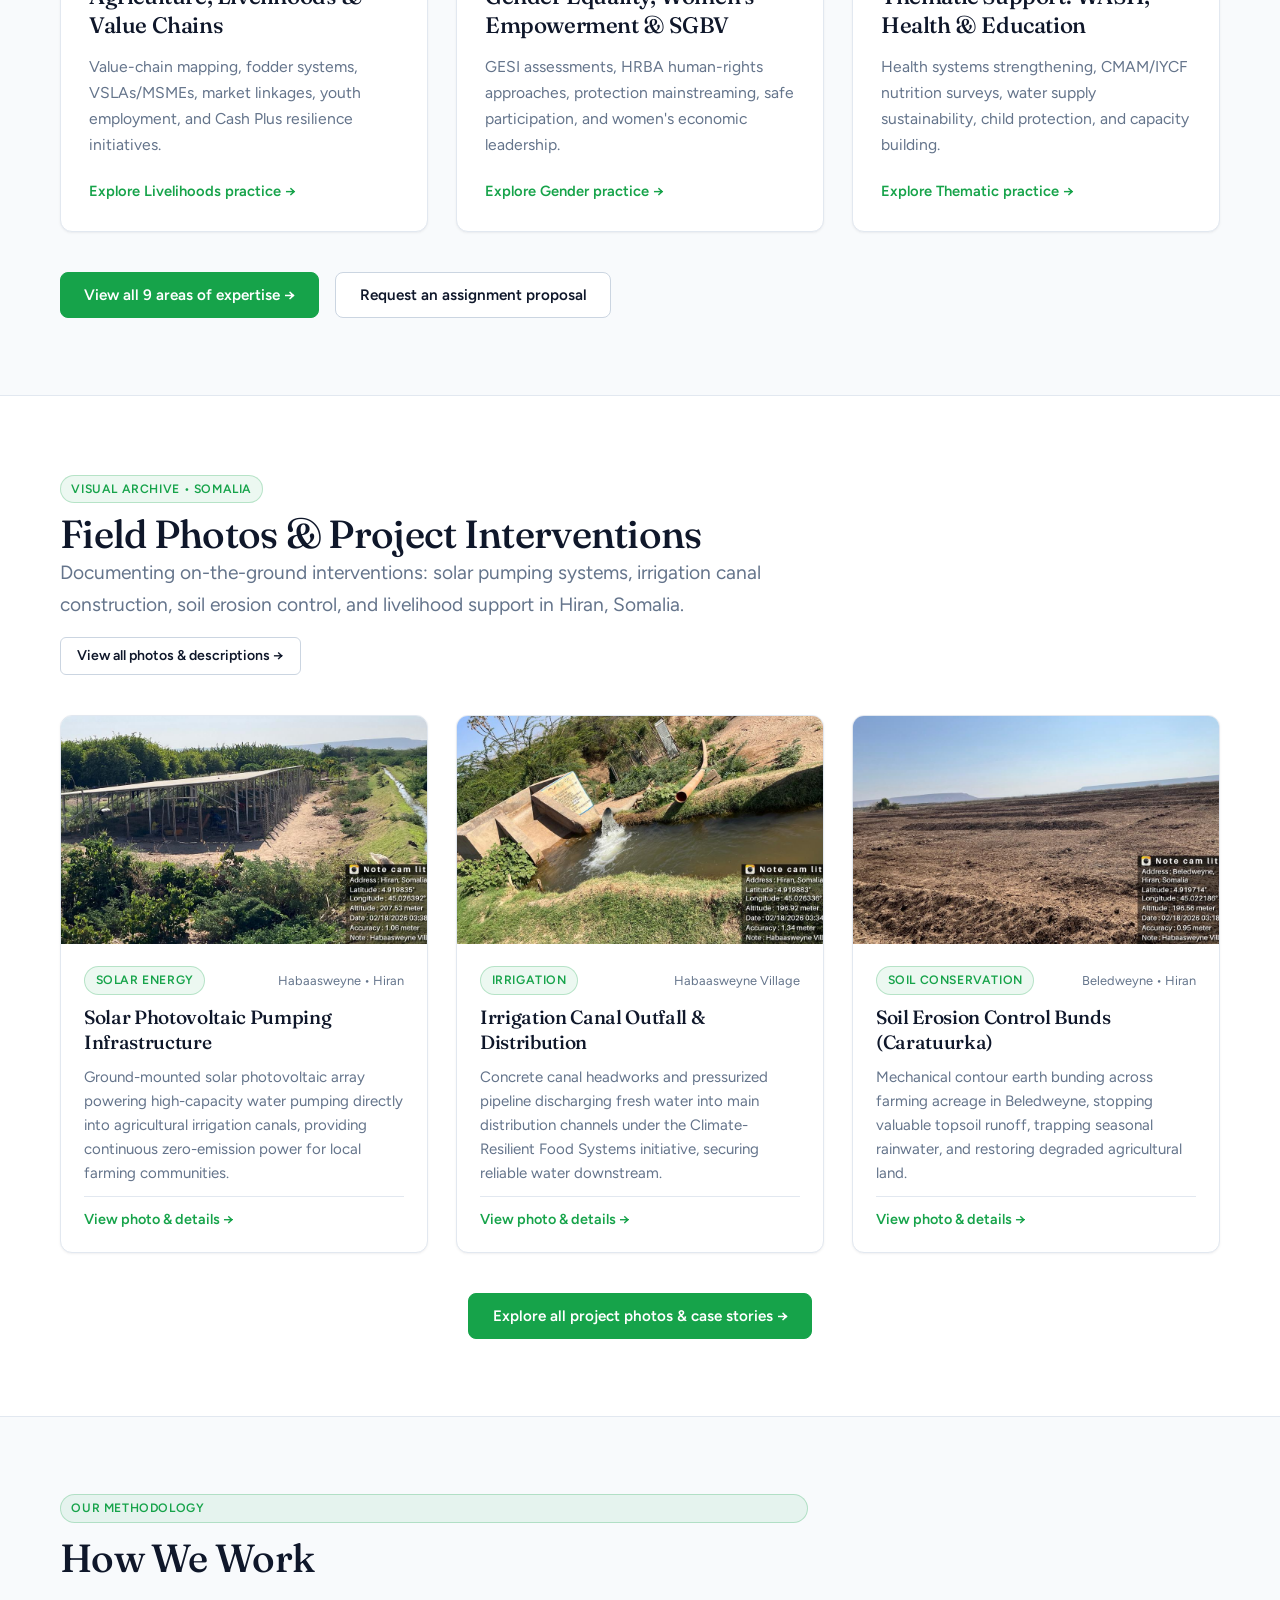
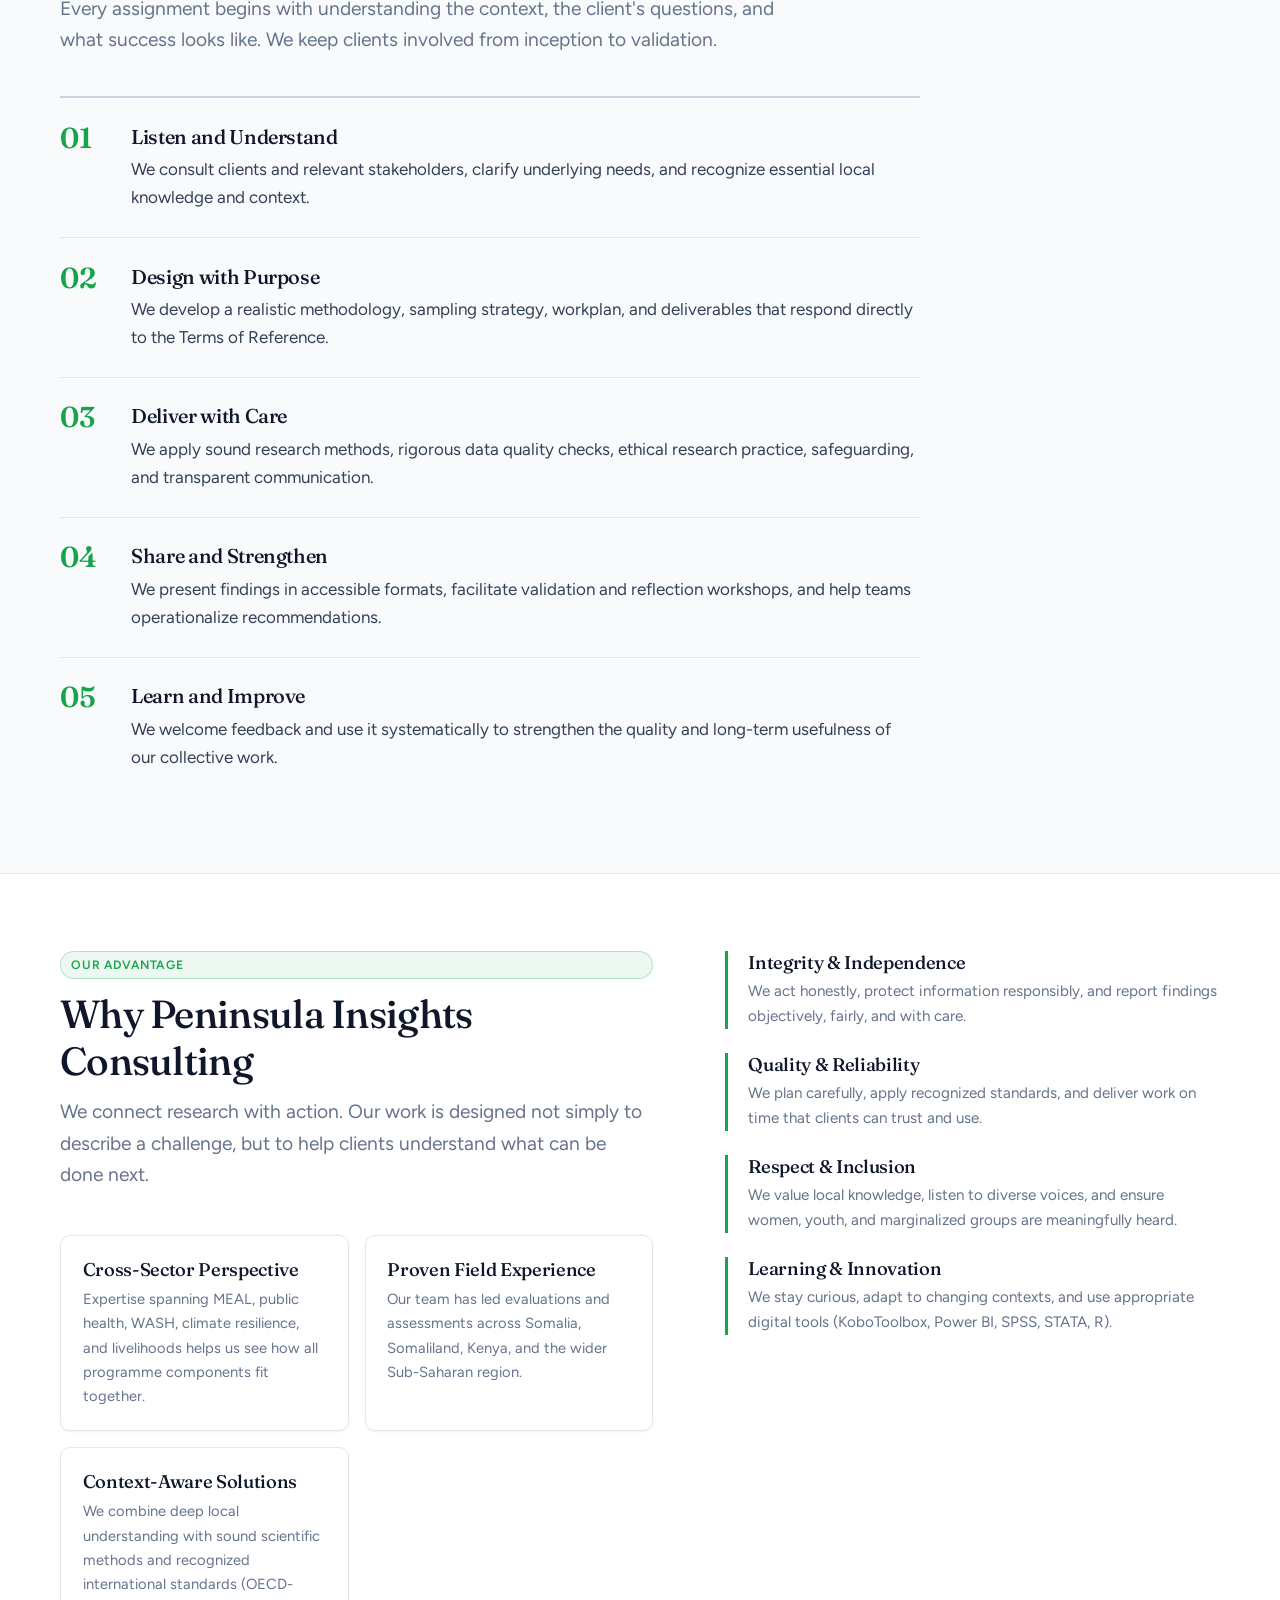
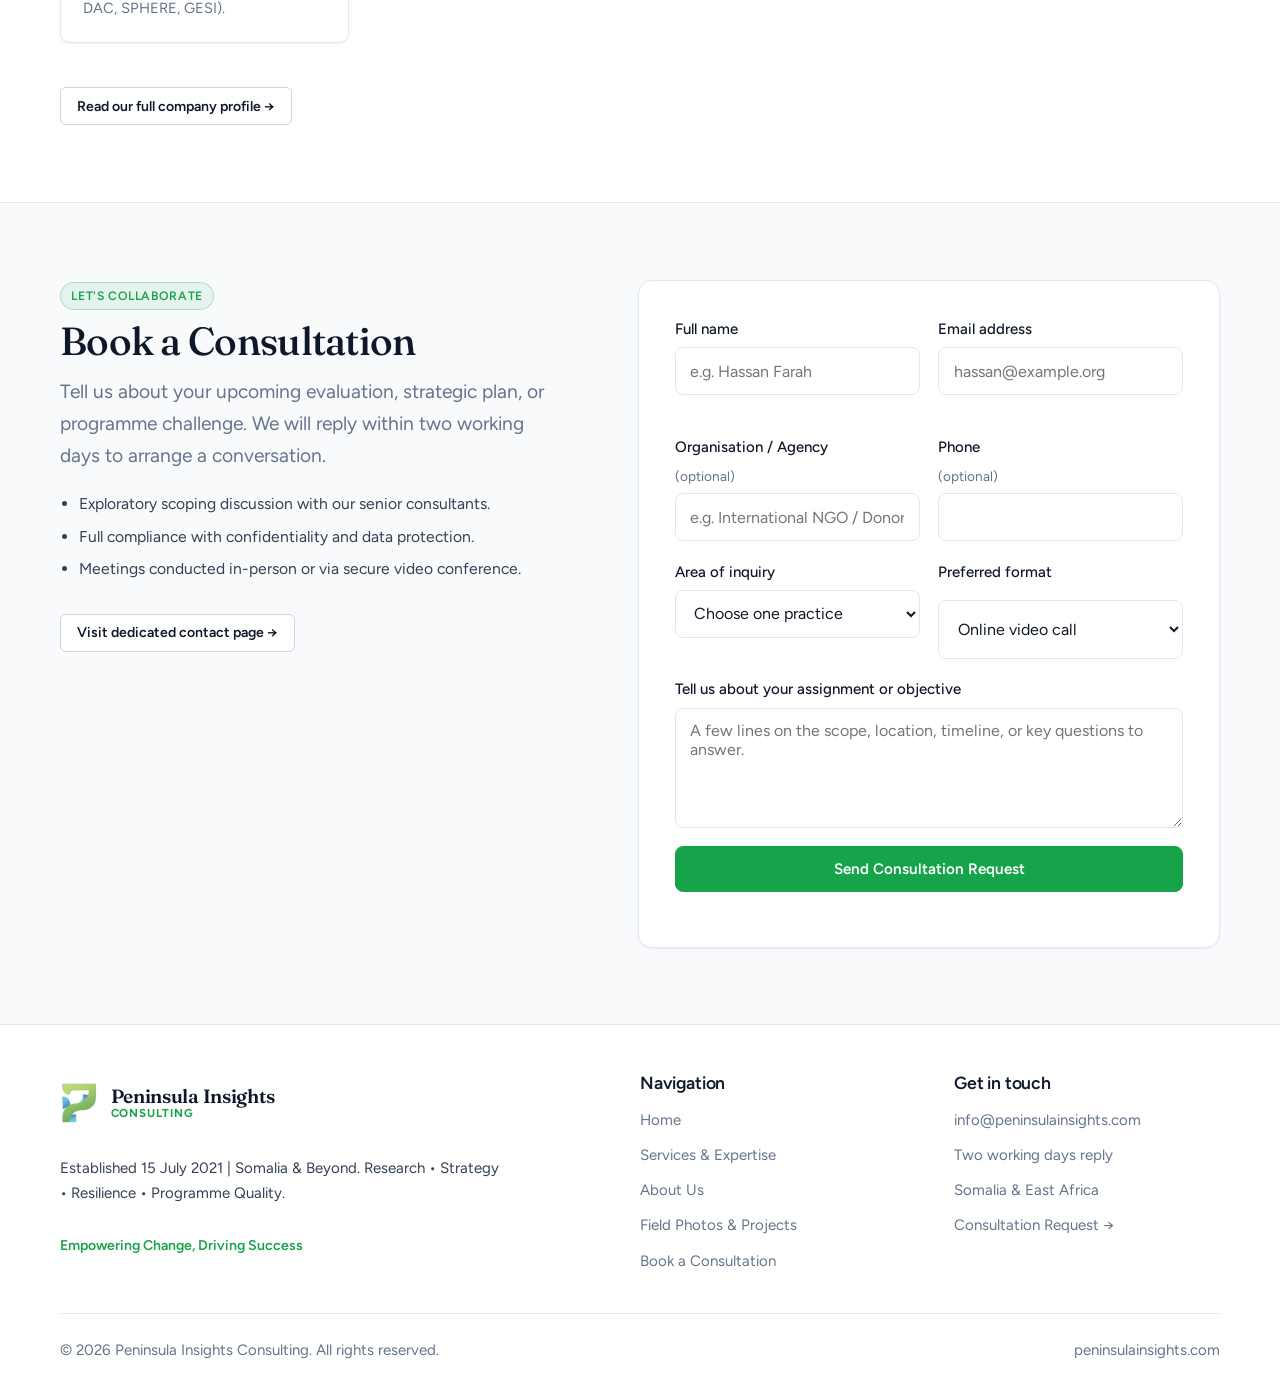
==== commit a8d718a2: "Refresh site branding and responsive light theme Update the logo and mobile navigation across pages," ====
--- a/index.html
+++ b/index.html
@@ -15,13 +15,16 @@
 <header>
   <div class="wrap bar">
     <a class="brand" href="index.html">
-      <img src="photos/logo.png" alt="Peninsula Insights Consulting Logo" class="brand-logo">
+      <img src="photos/logo-mark.png" alt="Peninsula Insights Consulting" class="brand-mark">
       <div class="brand-text-wrap">
         <span class="brand-title">Peninsula Insights</span>
         <span class="brand-sub">Consulting</span>
       </div>
     </a>
-    <button class="menu-btn" id="menuBtn" aria-expanded="false" aria-controls="nav">Menu</button>
+    <button class="menu-btn" id="menuBtn" aria-expanded="false" aria-controls="nav">
+      <svg width="20" height="20" viewBox="0 0 24 24" fill="none" stroke="currentColor" stroke-width="2.2"><line x1="3" y1="6" x2="21" y2="6"/><line x1="3" y1="12" x2="21" y2="12"/><line x1="3" y1="18" x2="21" y2="18"/></svg>
+      <span>Menu</span>
+    </button>
     <nav id="nav" aria-label="Main">
       <ul>
         <li><a class="active" href="index.html">Home</a></li>
@@ -37,28 +40,26 @@
 <main id="top">
   <!-- Hero Section -->
   <div class="hero">
-    <svg class="contours draw" viewBox="0 0 600 500" aria-hidden="true" focusable="false">
+    <svg class="contours" viewBox="0 0 600 500" aria-hidden="true" focusable="false">
       <path d="M40 260C60 140 190 40 330 70c110 24 180 110 150 200-20 60-80 70-110 120-30 50-110 90-190 60C90 420 30 340 40 260Z"/>
       <path d="M85 262c18-100 120-170 235-150 90 16 140 86 118 154-16 48-64 60-90 102-26 42-92 70-150 48-70-26-125-92-113-154Z"/>
       <path d="M130 264c14-70 84-116 170-104 66 10 98 60 82 108-12 36-48 46-68 80-20 32-70 50-110 34-54-22-84-70-74-118Z"/>
-      <path d="M175 266c10-40 52-66 108-58 40 6 58 38 48 66-8 22-30 30-44 50-14 20-46 30-70 20-34-14-52-48-42-78Z"/>
-      <path d="M218 268c6-18 26-30 54-26 20 4 28 20 22 34-6 12-16 16-24 26-8 10-24 14-36 8-16-8-22-24-16-42Z"/>
     </svg>
     <div class="wrap">
-      <div class="hero-line">
-        <span class="gallery-badge" style="font-size: 0.85rem; padding: 0.35rem 0.9rem;">Established 15 July 2021 &bull; Somalia &amp; Beyond</span>
-      </div>
-      <h1 class="hero-line" style="margin-top: 0.5rem;">Empowering change, driving success.</h1>
-      <p class="lead hero-line" style="animation-delay:.12s">
+      <div>
+        <span class="gallery-badge" style="font-size: 0.82rem; padding: 0.35rem 0.85rem;">Established 15 July 2021 &bull; Somalia &amp; Beyond</span>
+      </div>
+      <h1>Empowering change, driving success.</h1>
+      <p class="lead">
         Peninsula Insights Consulting partners with NGOs, UN agencies, donor programmes, academic bodies, and public-sector actors to turn evidence, ideas, and field experience into practical solutions that improve programmes, strengthen systems, and sustain change.
       </p>
-      <div class="pillars-bar hero-line" style="animation-delay:.18s">
+      <div class="pillars-bar">
         <span class="pillar-item">Research &amp; MEAL</span>
         <span class="pillar-item">Strategy</span>
         <span class="pillar-item">Climate Resilience</span>
         <span class="pillar-item">Programme Quality</span>
       </div>
-      <div class="hero-actions hero-line" style="animation-delay:.24s">
+      <div class="hero-actions">
         <a class="btn" href="contact.html">Book a consultation</a>
         <a class="btn ghost" href="gallery.html">View field photos</a>
       </div>
@@ -68,7 +69,7 @@
   <!-- Partners & Collaborations Strip -->
   <section class="partners-strip">
     <div class="wrap partners-wrap">
-      <span class="partners-label">Experience &amp; Engagements With:</span>
+      <span class="partners-label">Experience &amp; Engagements:</span>
       <div class="partner-names">
         <span class="partner-tag">World Vision Somalia</span>
         <span class="partner-tag">Welthungerhilfe</span>
@@ -115,7 +116,7 @@
       </div>
 
       <!-- Additional 3 highlights -->
-      <div class="services" style="border-top: 1px solid var(--line); margin-top: 2rem;">
+      <div class="services" style="margin-top: 1.75rem;">
         <article class="service">
           <span class="gallery-badge" style="width: fit-content;">04</span>
           <h3>Agriculture, Livelihoods &amp; Value Chains</h3>
@@ -132,7 +133,7 @@
 
         <article class="service">
           <span class="gallery-badge" style="width: fit-content;">06</span>
-          <h3>Thematic Support: WASH, Health, Nutrition &amp; Education</h3>
+          <h3>Thematic Support: WASH, Health &amp; Education</h3>
           <p>Health systems strengthening, CMAM/IYCF nutrition surveys, water supply sustainability, child protection, and capacity building.</p>
           <a class="service-link" href="services.html#thematic">Explore Thematic practice &rarr;</a>
         </article>
@@ -146,9 +147,9 @@
   </section>
 
   <!-- FEATURED PHOTOS & CASE DESCRIPTIONS SECTION -->
-  <section id="photos" style="background: var(--surface); border-top: 1px solid var(--line); border-bottom: 1px solid var(--line);">
+  <section id="photos" class="section-soft">
     <div class="wrap">
-      <div class="head" style="display: flex; flex-direction: column; gap: 0.75rem;">
+      <div class="head">
         <div style="display: flex; justify-content: space-between; align-items: flex-end; flex-wrap: wrap; gap: 1rem;">
           <div>
             <span class="gallery-badge" style="margin-bottom: 0.5rem;">Visual Archive &bull; Somalia</span>
@@ -160,7 +161,7 @@
       </div>
 
       <!-- Featured Photo Grid (3 items from user uploads) -->
-      <div class="gallery-grid" style="margin-top: 1.5rem;">
+      <div class="gallery-grid">
         
         <!-- Featured Photo 1: Solar System -->
         <article class="gallery-card" data-category="solar">
@@ -238,41 +239,41 @@
   </section>
 
   <!-- How We Work (5 steps from Company Profile) -->
-  <section id="approach" class="deep">
+  <section id="approach">
     <div class="wrap">
       <div class="head">
-        <span class="gallery-badge" style="background: color-mix(in srgb, var(--accent) 25%, transparent);">Our Methodology</span>
+        <span class="gallery-badge">Our Methodology</span>
         <h2>How We Work</h2>
         <p class="lead">Every assignment begins with understanding the context, the client's questions, and what success looks like. We keep clients involved from inception to validation.</p>
       </div>
       <ol class="steps">
         <li>
           <div>
-            <h3>1. Listen and Understand</h3>
+            <h3>Listen and Understand</h3>
             <p>We consult clients and relevant stakeholders, clarify underlying needs, and recognize essential local knowledge and context.</p>
           </div>
         </li>
         <li>
           <div>
-            <h3>2. Design with Purpose</h3>
+            <h3>Design with Purpose</h3>
             <p>We develop a realistic methodology, sampling strategy, workplan, and deliverables that respond directly to the Terms of Reference.</p>
           </div>
         </li>
         <li>
           <div>
-            <h3>3. Deliver with Care</h3>
+            <h3>Deliver with Care</h3>
             <p>We apply sound research methods, rigorous data quality checks, ethical research practice, safeguarding, and transparent communication.</p>
           </div>
         </li>
         <li>
           <div>
-            <h3>4. Share and Strengthen</h3>
+            <h3>Share and Strengthen</h3>
             <p>We present findings in accessible formats, facilitate validation and reflection workshops, and help teams operationalize recommendations.</p>
           </div>
         </li>
         <li>
           <div>
-            <h3>5. Learn and Improve</h3>
+            <h3>Learn and Improve</h3>
             <p>We welcome feedback and use it systematically to strengthen the quality and long-term usefulness of our collective work.</p>
           </div>
         </li>
@@ -281,7 +282,7 @@
   </section>
 
   <!-- Why Peninsula Insights Consulting -->
-  <section id="about">
+  <section id="about" class="section-soft">
     <div class="wrap about">
       <div class="head" style="margin:0">
         <span class="gallery-badge">Our Advantage</span>
@@ -330,7 +331,7 @@
   </section>
 
   <!-- Consultation Banner Section -->
-  <section id="consult" style="background:var(--surface);border-top:1px solid var(--line)">
+  <section id="consult">
     <div class="wrap book">
       <div>
         <span class="gallery-badge" style="margin-bottom: 0.5rem;">Let's Collaborate</span>
@@ -409,8 +410,8 @@
       <div style="display: flex; gap: 0.75rem; align-items: center;">
         <span class="gallery-badge modal-badge"></span>
       </div>
-      <h2 class="modal-title" style="font-size: 1.5rem;"></h2>
-      <p class="modal-desc" style="color: var(--muted); font-size: 1rem; line-height: 1.6;"></p>
+      <h2 class="modal-title" style="font-size: 1.4rem;"></h2>
+      <p class="modal-desc" style="color: var(--muted); font-size: 0.98rem; line-height: 1.6;"></p>
     </div>
   </div>
 </div>
@@ -420,14 +421,14 @@
     <div class="footer-grid">
       <div class="footer-brand">
         <a class="brand" href="index.html">
-          <img src="photos/logo.png" alt="Peninsula Insights Consulting" style="height: 38px; border-radius: 6px;">
+          <img src="photos/logo-mark.png" alt="Peninsula Insights Consulting" class="brand-mark">
           <div class="brand-text-wrap">
             <span class="brand-title">Peninsula Insights</span>
             <span class="brand-sub">Consulting</span>
           </div>
         </a>
         <p style="margin-top: 0.75rem;">Established 15 July 2021 | Somalia &amp; Beyond. Research &bull; Strategy &bull; Resilience &bull; Programme Quality.</p>
-        <p style="font-size: 0.88rem; color: var(--accent); font-weight: 500;">Empowering Change, Driving Success</p>
+        <p style="font-size: 0.88rem; color: var(--accent); font-weight: 600;">Empowering Change, Driving Success</p>
       </div>
       <div>
         <h4 style="margin-bottom: 0.85rem;">Navigation</h4>
--- a/css/style.css
+++ b/css/style.css
@@ -1,56 +1,47 @@
+/* ==========================================================================
+   Peninsula Insights Consulting - Modern Corporate Light Theme & Responsive CSS
+   ========================================================================== */
+
 :root {
-  --bg: #F2F5F6;
+  /* Crisp, Executive Light Palette */
+  --bg: #F8FAFC;
   --surface: #FFFFFF;
-  --surface-alt: #E8EFF2;
-  --ink: #0E2A3B;
-  --muted: #4A6272;
-  --line: #D3DEE3;
-  --deep: #0E2A3B;
-  --on-deep: #F2F5F6;
-  --accent: #B8832F;
-  --accent-ink: #0E2A3B;
-  --focus: #1D6FA3;
-  --card-shadow: 0 4px 20px -4px rgba(14, 42, 59, 0.08);
+  --surface-alt: #F1F5F9;
+  --surface-soft: #F8FAFC;
+  --ink: #0F172A;
+  --ink-secondary: #334155;
+  --muted: #64748B;
+  --line: #E2E8F0;
+  --line-strong: #CBD5E1;
+  
+  /* Brand Accents (Derived directly from official green/blue logo) */
+  --accent: #16A34A;
+  --accent-hover: #15803D;
+  --accent-ink: #FFFFFF;
+  --accent-soft: rgba(22, 163, 74, 0.08);
+  --accent-border: rgba(22, 163, 74, 0.25);
+  
+  --brand-blue: #2563EB;
+  --brand-blue-hover: #1D4ED8;
+  --brand-blue-soft: rgba(37, 99, 235, 0.08);
+  
+  --focus: #2563EB;
+  --card-shadow: 0 1px 3px 0 rgba(15, 23, 42, 0.05), 0 1px 2px -1px rgba(15, 23, 42, 0.05);
+  --card-shadow-hover: 0 12px 24px -4px rgba(15, 23, 42, 0.08), 0 4px 8px -2px rgba(15, 23, 42, 0.04);
+  
+  /* Typography */
   --serif: "Fraunces", Georgia, "Times New Roman", serif;
   --sans: "Figtree", system-ui, -apple-system, "Segoe UI", Roboto, sans-serif;
+  
   color-scheme: light;
   box-sizing: border-box;
-  padding-top: env(safe-area-inset-top, 0px);
-  padding-bottom: env(safe-area-inset-bottom, 0px);
-}
-
+}
+
+/* Force clean light theme across all devices and OS preferences */
 @media (prefers-color-scheme: dark) {
-  :root:not([data-theme="light"]) {
-    --bg: #0A1B26;
-    --surface: #102635;
-    --surface-alt: #163245;
-    --ink: #E8EFF2;
-    --muted: #9FB4C0;
-    --line: #22404F;
-    --deep: #07141D;
-    --on-deep: #E8EFF2;
-    --accent: #D9A24A;
-    --accent-ink: #07141D;
-    --focus: #6FB6E3;
-    --card-shadow: 0 4px 24px -4px rgba(0, 0, 0, 0.4);
-    color-scheme: dark;
-  }
-}
-
-:root[data-theme="dark"] {
-  --bg: #0A1B26;
-  --surface: #102635;
-  --surface-alt: #163245;
-  --ink: #E8EFF2;
-  --muted: #9FB4C0;
-  --line: #22404F;
-  --deep: #07141D;
-  --on-deep: #E8EFF2;
-  --accent: #D9A24A;
-  --accent-ink: #07141D;
-  --focus: #6FB6E3;
-  --card-shadow: 0 4px 24px -4px rgba(0, 0, 0, 0.4);
-  color-scheme: dark;
+  :root {
+    color-scheme: light;
+  }
 }
 
 *, *::before, *::after {
@@ -58,8 +49,10 @@
 }
 
 html {
-  scroll-padding-top: calc(env(safe-area-inset-top, 0px) + 76px);
+  scroll-padding-top: calc(env(safe-area-inset-top, 0px) + 80px);
   scroll-behavior: smooth;
+  overflow-x: hidden;
+  width: 100%;
 }
 
 body {
@@ -70,23 +63,28 @@
   font-size: 1.0625rem;
   line-height: 1.65;
   -webkit-font-smoothing: antialiased;
+  -moz-osx-font-smoothing: grayscale;
   display: flex;
   flex-direction: column;
   min-height: 100vh;
+  width: 100%;
+  overflow-x: hidden;
 }
 
 main {
   flex: 1 0 auto;
+  width: 100%;
 }
 
 img, svg {
   max-width: 100%;
+  height: auto;
   display: block;
 }
 
 a {
   color: inherit;
-  transition: color 0.15s ease;
+  transition: color 0.15s ease, background-color 0.15s ease, border-color 0.15s ease;
 }
 
 :focus-visible {
@@ -96,86 +94,95 @@
 }
 
 .wrap {
-  width: min(1140px, 100% - 2.5rem);
+  width: min(1160px, 100% - 2.5rem);
   margin-inline: auto;
 }
 
-h1, h2, h3, h4 {
+@media (max-width: 640px) {
+  .wrap {
+    width: calc(100% - 1.75rem);
+  }
+}
+
+/* Typography */
+h1, h2, h3, h4, h5 {
   font-family: var(--serif);
   font-weight: 500;
-  line-height: 1.15;
-  letter-spacing: -0.015em;
+  line-height: 1.18;
+  letter-spacing: -0.018em;
   margin: 0;
+  color: var(--ink);
 }
 
 h1 {
-  font-size: clamp(2.35rem, 5.6vw, 4.2rem);
-  font-weight: 400;
+  font-size: clamp(2.1rem, 5vw, 3.8rem);
+  font-weight: 500;
 }
 
 h2 {
-  font-size: clamp(1.85rem, 3.8vw, 2.65rem);
+  font-size: clamp(1.65rem, 3.5vw, 2.45rem);
 }
 
 h3 {
-  font-size: 1.35rem;
-  line-height: 1.25;
+  font-size: clamp(1.2rem, 2.2vw, 1.4rem);
+  line-height: 1.3;
 }
 
 h4 {
-  font-size: 1.15rem;
+  font-size: 1.1rem;
   font-family: var(--sans);
   font-weight: 600;
+  letter-spacing: -0.01em;
 }
 
 p {
   margin: 0;
+  color: var(--ink-secondary);
 }
 
 .lead {
-  font-size: 1.18rem;
-  color: var(--muted);
-  max-width: 58ch;
-  line-height: 1.6;
-}
-
-/* Header & Navigation */
+  font-size: clamp(1.05rem, 2vw, 1.2rem);
+  color: var(--muted);
+  max-width: 62ch;
+  line-height: 1.65;
+}
+
+/* ==========================================================================
+   Header & Navigation (Fully Responsive)
+   ========================================================================== */
 header {
   position: sticky;
   top: 0;
-  z-index: 100;
-  background: color-mix(in srgb, var(--bg) 92%, transparent);
+  z-index: 1000;
+  background: rgba(255, 255, 255, 0.94);
   backdrop-filter: blur(12px);
   -webkit-backdrop-filter: blur(12px);
   border-bottom: 1px solid var(--line);
+  box-shadow: 0 1px 3px rgba(0, 0, 0, 0.02);
 }
 
 .bar {
   display: flex;
   align-items: center;
   justify-content: space-between;
-  gap: 1.5rem;
+  gap: 1.25rem;
   min-height: 72px;
 }
 
 .brand {
   font-family: var(--serif);
-  font-size: 1.25rem;
-  font-weight: 600;
   text-decoration: none;
-  letter-spacing: -0.015em;
-  color: var(--ink);
   display: inline-flex;
   align-items: center;
   gap: 0.75rem;
-}
-
-.brand-logo {
-  height: 44px;
+  flex-shrink: 0;
+}
+
+.brand-mark {
+  height: 42px;
   width: auto;
-  border-radius: 8px;
-  box-shadow: 0 2px 6px rgba(0, 0, 0, 0.12);
   display: block;
+  flex-shrink: 0;
 }
 
 .brand-text-wrap {
@@ -185,137 +192,24 @@
 }
 
 .brand-title {
-  font-size: 1.18rem;
+  font-size: 1.2rem;
   font-weight: 600;
   color: var(--ink);
+  letter-spacing: -0.015em;
 }
 
 .brand-sub {
   font-size: 0.72rem;
   font-family: var(--sans);
-  font-weight: 600;
+  font-weight: 700;
   color: var(--accent);
-  letter-spacing: 0.05em;
+  letter-spacing: 0.08em;
   text-transform: uppercase;
 }
 
-/* Partners & Clients Strip */
-.partners-strip {
-  border-top: 1px solid var(--line);
-  border-bottom: 1px solid var(--line);
-  background: var(--surface);
-  padding: 1.5rem 0;
-}
-
-.partners-wrap {
-  display: flex;
-  align-items: center;
-  justify-content: space-between;
-  flex-wrap: wrap;
-  gap: 1.25rem 2.5rem;
-}
-
-.partners-label {
-  font-size: 0.82rem;
-  font-weight: 600;
-  text-transform: uppercase;
-  letter-spacing: 0.08em;
-  color: var(--muted);
-  white-space: nowrap;
-}
-
-.partner-names {
-  display: flex;
-  align-items: center;
-  flex-wrap: wrap;
-  gap: 1rem 2rem;
-}
-
-.partner-tag {
-  font-size: 0.95rem;
-  font-weight: 600;
-  color: var(--ink);
-  opacity: 0.75;
-  transition: opacity 0.2s;
-}
-
-.partner-tag:hover {
-  opacity: 1;
-  color: var(--accent);
-}
-
-/* Core Pillars Strip */
-.pillars-bar {
-  display: flex;
-  flex-wrap: wrap;
-  gap: 0.5rem 1rem;
-  align-items: center;
-  margin-top: 0.5rem;
-}
-
-.pillar-item {
-  display: inline-flex;
-  align-items: center;
-  gap: 0.4rem;
-  font-size: 0.85rem;
-  font-weight: 600;
-  color: var(--muted);
-  text-transform: uppercase;
-  letter-spacing: 0.05em;
-}
-
-.pillar-item::before {
-  content: "•";
-  color: var(--accent);
-  font-size: 1.2rem;
-  line-height: 0;
-}
-
-.pillar-item:first-child::before {
-  display: none;
-}
-
-/* Experience / Works Cards */
-.works-grid {
-  display: grid;
-  grid-template-columns: repeat(auto-fit, minmax(min(100%, 340px), 1fr));
-  gap: 1.5rem;
-  margin-top: 2rem;
-}
-
-.work-card {
-  background: var(--surface);
-  border: 1px solid var(--line);
-  border-radius: 14px;
-  padding: 1.75rem;
-  display: flex;
-  flex-direction: column;
-  gap: 0.85rem;
-  box-shadow: var(--card-shadow);
-  transition: transform 0.2s ease, box-shadow 0.2s ease;
-}
-
-.work-card:hover {
-  transform: translateY(-3px);
-  box-shadow: 0 10px 24px -4px rgba(14, 42, 59, 0.12);
-}
-
-.work-client {
-  font-size: 0.82rem;
-  font-weight: 700;
-  text-transform: uppercase;
-  color: var(--accent);
-  letter-spacing: 0.06em;
-}
-
-.work-dates {
-  font-size: 0.82rem;
-  color: var(--muted);
-}
-
 nav ul {
   display: flex;
-  gap: 1.6rem;
+  gap: 1.75rem;
   list-style: none;
   margin: 0;
   padding: 0;
@@ -325,11 +219,10 @@
 nav a {
   text-decoration: none;
   font-weight: 500;
-  font-size: 0.98rem;
+  font-size: 0.96rem;
   color: var(--muted);
   position: relative;
   padding: 0.35rem 0;
-  transition: color 0.15s ease;
 }
 
 nav a:hover {
@@ -347,148 +240,180 @@
   bottom: -4px;
   left: 0;
   right: 0;
-  height: 2px;
+  height: 2.5px;
   background: var(--accent);
   border-radius: 2px;
 }
 
+/* Buttons */
 .btn {
   display: inline-flex;
   align-items: center;
   justify-content: center;
   gap: 0.5rem;
-  min-height: 48px;
-  padding: 0.75rem 1.6rem;
-  border-radius: 999px;
+  min-height: 46px;
+  padding: 0.7rem 1.45rem;
+  border-radius: 8px;
   background: var(--accent);
   color: var(--accent-ink);
-  font: 600 0.98rem var(--sans);
+  font: 600 0.95rem var(--sans);
   text-decoration: none;
-  border: 0;
+  border: 1px solid var(--accent);
   cursor: pointer;
-  transition: transform 0.15s ease, filter 0.15s ease, background 0.15s ease;
+  transition: transform 0.15s ease, background-color 0.15s ease, box-shadow 0.15s ease;
   white-space: nowrap;
 }
 
 .btn:hover {
-  filter: brightness(1.08);
-  transform: translateY(-1px);
+  background: var(--accent-hover);
+  border-color: var(--accent-hover);
+  color: #FFFFFF;
+  box-shadow: 0 4px 12px rgba(22, 163, 74, 0.25);
 }
 
 .btn.ghost {
-  background: transparent;
-  color: var(--ink);
-  border: 1.5px solid var(--ink);
+  background: var(--surface);
+  color: var(--ink);
+  border: 1.5px solid var(--line-strong);
 }
 
 .btn.ghost:hover {
-  background: color-mix(in srgb, var(--ink) 8%, transparent);
+  background: var(--surface-alt);
+  border-color: var(--ink);
+  color: var(--ink);
+  box-shadow: 0 2px 8px rgba(15, 23, 42, 0.08);
 }
 
 .btn.sm {
+  min-height: 38px;
+  padding: 0.45rem 1rem;
+  font-size: 0.88rem;
+  border-radius: 6px;
+}
+
+nav .btn {
   min-height: 40px;
   padding: 0.45rem 1.15rem;
+  border-radius: 6px;
   font-size: 0.92rem;
-}
-
-nav .btn {
-  min-height: 42px;
-  padding: 0.45rem 1.25rem;
-  color: var(--accent-ink);
 }
 
 nav a.btn.active::after {
   display: none;
 }
 
+/* Mobile Menu Toggle */
 .menu-btn {
   display: none;
-  background: none;
+  background: var(--surface);
   border: 1.5px solid var(--line);
   color: var(--ink);
-  border-radius: 10px;
-  min-height: 44px;
-  padding: 0 1rem;
-  font: 500 0.98rem var(--sans);
+  border-radius: 8px;
+  min-height: 42px;
+  padding: 0 0.95rem;
+  font: 600 0.92rem var(--sans);
   cursor: pointer;
-}
-
-@media (max-width: 860px) {
+  align-items: center;
+  gap: 0.4rem;
+}
+
+.menu-btn:hover {
+  background: var(--surface-alt);
+}
+
+@media (max-width: 900px) {
   .menu-btn {
     display: inline-flex;
-    align-items: center;
-    justify-content: center;
-  }
+  }
+  
   nav {
     position: absolute;
     left: 0;
     right: 0;
     top: 100%;
-    background: var(--bg);
+    background: var(--surface);
     border-bottom: 1px solid var(--line);
     display: none;
-    box-shadow: 0 8px 24px rgba(0, 0, 0, 0.08);
-  }
+    box-shadow: 0 16px 32px rgba(15, 23, 42, 0.1);
+  }
+  
   nav.open {
     display: block;
-  }
+    animation: navSlide 0.2s ease-out;
+  }
+  
+  @keyframes navSlide {
+    from { opacity: 0; transform: translateY(-8px); }
+    to { opacity: 1; transform: translateY(0); }
+  }
+  
   nav ul {
     flex-direction: column;
     align-items: stretch;
     gap: 0;
     padding: 0.75rem 1.25rem 1.5rem;
   }
+  
   nav li a {
     display: block;
     padding: 0.9rem 0;
+    font-size: 1.05rem;
     border-bottom: 1px solid var(--line);
   }
+  
   nav a.active::after {
     display: none;
   }
+  
   nav a.active {
     color: var(--accent);
   }
+  
   nav li:last-child {
-    padding-top: 0.85rem;
-  }
+    padding-top: 1rem;
+  }
+  
   nav li:last-child a {
     border: 0;
     text-align: center;
-  }
-}
-
-/* Hero Section */
+    padding: 0.75rem;
+  }
+}
+
+/* ==========================================================================
+   Hero Section
+   ========================================================================== */
 .hero {
   position: relative;
   overflow: hidden;
-  padding: clamp(3.5rem, 8vw, 6.5rem) 0 clamp(3rem, 7vw, 5.5rem);
+  background: linear-gradient(180deg, #FFFFFF 0%, var(--bg) 100%);
+  padding: clamp(3rem, 7vw, 5.5rem) 0 clamp(2.5rem, 6vw, 4.5rem);
+  border-bottom: 1px solid var(--line);
 }
 
 .hero .wrap {
   position: relative;
   z-index: 1;
   display: grid;
-  gap: 1.75rem;
-  max-width: 860px;
-  margin-left: max(1.25rem, calc((100% - 1140px) / 2));
+  gap: 1.5rem;
+  max-width: 880px;
 }
 
 .hero-actions {
   display: flex;
   flex-wrap: wrap;
-  gap: 0.9rem;
+  gap: 0.85rem;
   margin-top: 0.5rem;
 }
 
 .contours {
   position: absolute;
-  right: -6%;
+  right: -5%;
   top: 50%;
   transform: translateY(-50%);
-  width: min(60%, 720px);
+  width: min(55%, 680px);
   color: var(--accent);
-  opacity: 0.45;
+  opacity: 0.18;
   pointer-events: none;
 }
 
@@ -500,62 +425,22 @@
 
 @media (max-width: 860px) {
   .contours {
-    width: 120%;
-    right: -40%;
-    top: auto;
-    bottom: -8%;
-    transform: none;
-    opacity: 0.25;
-  }
-}
-
-.hero-line {
-  animation: rise 0.85s cubic-bezier(0.2, 0.7, 0.2, 1) both;
-}
-
-@keyframes rise {
-  from {
-    opacity: 0;
-    transform: translateY(14px);
-  }
-  to {
-    opacity: 1;
-    transform: none;
-  }
-}
-
-.draw path {
-  stroke-dasharray: 1600;
-  stroke-dashoffset: 1600;
-  animation: draw 3.2s ease-out forwards;
-}
-
-.draw path:nth-child(2) { animation-delay: 0.25s; }
-.draw path:nth-child(3) { animation-delay: 0.5s; }
-.draw path:nth-child(4) { animation-delay: 0.75s; }
-.draw path:nth-child(5) { animation-delay: 1s; }
-
-@keyframes draw {
-  to {
-    stroke-dashoffset: 0;
-  }
-}
-
-/* Page Banner / Header for Subpages */
+    display: none;
+  }
+}
+
+/* Subpage Hero / Banner */
 .page-hero {
   position: relative;
-  padding: clamp(3rem, 6vw, 4.75rem) 0 clamp(2.5rem, 5vw, 3.5rem);
+  padding: clamp(2.5rem, 5vw, 4rem) 0 clamp(2rem, 4vw, 3rem);
   background: var(--surface);
   border-bottom: 1px solid var(--line);
-  overflow: hidden;
 }
 
 .page-hero .wrap {
-  position: relative;
-  z-index: 1;
-  display: grid;
-  gap: 1rem;
-  max-width: 820px;
+  display: grid;
+  gap: 0.85rem;
+  max-width: 840px;
 }
 
 .page-tag {
@@ -563,85 +448,208 @@
   align-items: center;
   gap: 0.4rem;
   text-transform: uppercase;
-  font-size: 0.82rem;
-  font-weight: 600;
+  font-size: 0.8rem;
+  font-weight: 700;
   letter-spacing: 0.08em;
   color: var(--accent);
 }
 
-.page-hero .contours {
-  opacity: 0.22;
-  right: -10%;
-  width: min(50%, 540px);
-}
-
-/* Sections */
+/* ==========================================================================
+   Partners & Collaborations Strip
+   ========================================================================== */
+.partners-strip {
+  border-bottom: 1px solid var(--line);
+  background: var(--surface);
+  padding: 1.35rem 0;
+}
+
+.partners-wrap {
+  display: flex;
+  align-items: center;
+  justify-content: space-between;
+  flex-wrap: wrap;
+  gap: 1rem 2rem;
+}
+
+.partners-label {
+  font-size: 0.8rem;
+  font-weight: 700;
+  text-transform: uppercase;
+  letter-spacing: 0.08em;
+  color: var(--muted);
+  white-space: nowrap;
+}
+
+.partner-names {
+  display: flex;
+  align-items: center;
+  flex-wrap: wrap;
+  gap: 0.75rem 1.75rem;
+}
+
+.partner-tag {
+  font-size: 0.92rem;
+  font-weight: 600;
+  color: var(--ink-secondary);
+  background: var(--surface-alt);
+  padding: 0.35rem 0.75rem;
+  border-radius: 6px;
+  border: 1px solid var(--line);
+  transition: all 0.15s ease;
+}
+
+.partner-tag:hover {
+  background: var(--surface);
+  border-color: var(--accent);
+  color: var(--accent);
+}
+
+/* Pillars bar */
+.pillars-bar {
+  display: flex;
+  flex-wrap: wrap;
+  gap: 0.4rem 0.85rem;
+  align-items: center;
+}
+
+.pillar-item {
+  display: inline-flex;
+  align-items: center;
+  gap: 0.4rem;
+  font-size: 0.85rem;
+  font-weight: 600;
+  color: var(--ink-secondary);
+  text-transform: uppercase;
+  letter-spacing: 0.05em;
+}
+
+.pillar-item::before {
+  content: "•";
+  color: var(--accent);
+  font-size: 1.1rem;
+}
+
+.pillar-item:first-child::before {
+  display: none;
+}
+
+/* ==========================================================================
+   Sections & Layout
+   ========================================================================== */
 section {
-  padding: clamp(3.5rem, 7vw, 5.5rem) 0;
+  padding: clamp(3rem, 6vw, 5rem) 0;
 }
 
 .head {
   display: grid;
-  gap: 0.85rem;
-  margin-bottom: 2.75rem;
-  max-width: 65ch;
-}
-
-.head.centered {
-  margin-inline: auto;
-  text-align: center;
-}
-
-.head.centered .lead {
-  margin-inline: auto;
-}
-
-/* Services */
+  gap: 0.75rem;
+  margin-bottom: 2.5rem;
+  max-width: 68ch;
+}
+
+/* Clean Light Sections (Replacing former dark blue .deep blocks) */
+.deep, .section-soft {
+  background: var(--surface);
+  color: var(--ink);
+  border-top: 1px solid var(--line);
+  border-bottom: 1px solid var(--line);
+}
+
+.deep .head h2, .deep h3 {
+  color: var(--ink);
+}
+
+.deep .lead, .deep p {
+  color: var(--ink-secondary);
+}
+
+/* 5-Step Methodology */
+.steps {
+  list-style: none;
+  margin: 0;
+  padding: 0;
+  display: grid;
+  gap: 0;
+  counter-reset: s;
+  max-width: 860px;
+}
+
+.steps li {
+  counter-increment: s;
+  display: grid;
+  grid-template-columns: 3.2rem 1fr;
+  gap: 1.25rem;
+  padding: 1.6rem 0;
+  border-top: 1px solid var(--line);
+}
+
+.steps li:first-child {
+  border-top: 2px solid var(--line-strong);
+}
+
+.steps li::before {
+  content: "0" counter(s);
+  font-family: var(--serif);
+  font-size: 1.8rem;
+  line-height: 1;
+  color: var(--accent);
+  font-weight: 600;
+}
+
+.steps h3 {
+  margin-bottom: 0.35rem;
+  font-size: 1.25rem;
+}
+
+/* ==========================================================================
+   Services Grid & Detailed Practice Cards
+   ========================================================================== */
 .services {
   display: grid;
-  grid-template-columns: repeat(auto-fit, minmax(min(100%, 310px), 1fr));
-  gap: 0;
-  border-top: 1px solid var(--line);
+  grid-template-columns: repeat(auto-fit, minmax(min(100%, 320px), 1fr));
+  gap: 1.75rem;
 }
 
 .service {
-  padding: 2.25rem 1.75rem 2.25rem 0;
-  border-bottom: 1px solid var(--line);
+  background: var(--surface);
+  border: 1px solid var(--line);
+  border-radius: 12px;
+  padding: 1.75rem;
   display: grid;
   gap: 0.85rem;
   align-content: start;
+  box-shadow: var(--card-shadow);
+  transition: transform 0.2s ease, box-shadow 0.2s ease, border-color 0.2s ease;
+}
+
+.service:hover {
+  transform: translateY(-3px);
+  box-shadow: var(--card-shadow-hover);
+  border-color: var(--accent-border);
 }
 
 .service p {
   color: var(--muted);
+  font-size: 0.98rem;
 }
 
 .service-link {
   font-weight: 600;
-  color: var(--ink);
+  color: var(--accent);
   text-decoration: none;
   display: inline-flex;
   align-items: center;
   gap: 0.35rem;
   margin-top: 0.5rem;
+  font-size: 0.92rem;
 }
 
 .service-link:hover {
-  color: var(--accent);
-}
-
-@media (min-width: 900px) {
-  .service {
-    border-bottom: 0;
-    padding-right: 2.25rem;
-  }
-  .service + .service {
-    padding-left: 2.25rem;
-    border-left: 1px solid var(--line);
-  }
-}
-
-/* Detailed Services Cards for services.html */
+  color: var(--accent-hover);
+  text-decoration: underline;
+}
+
+/* Detailed Practice Cards on services.html */
 .services-detailed {
   display: grid;
   gap: 2rem;
@@ -650,14 +658,14 @@
 .service-card {
   background: var(--surface);
   border: 1px solid var(--line);
-  border-radius: 16px;
-  padding: clamp(1.75rem, 4vw, 2.75rem);
-  display: grid;
-  gap: 1.5rem;
+  border-radius: 14px;
+  padding: clamp(1.5rem, 4vw, 2.5rem);
+  display: grid;
+  gap: 1.75rem;
   box-shadow: var(--card-shadow);
 }
 
-@media (min-width: 860px) {
+@media (min-width: 880px) {
   .service-card {
     grid-template-columns: 1fr 1.35fr;
     gap: 3.5rem;
@@ -670,14 +678,15 @@
   padding: 0;
   margin: 1.25rem 0 0;
   display: grid;
-  gap: 0.75rem;
+  gap: 0.85rem;
 }
 
 .service-features li {
   display: flex;
   align-items: flex-start;
   gap: 0.75rem;
-  color: var(--muted);
+  color: var(--ink-secondary);
+  font-size: 0.98rem;
 }
 
 .service-features svg {
@@ -686,65 +695,26 @@
   color: var(--accent);
 }
 
-/* Dark Section / Approach */
-.deep {
-  background: var(--deep);
-  color: var(--on-deep);
-}
-
-.deep .lead, .deep p {
-  color: color-mix(in srgb, var(--on-deep) 78%, transparent);
-}
-
-.steps {
-  list-style: none;
-  margin: 0;
-  padding: 0;
-  display: grid;
-  gap: 0;
-  counter-reset: s;
-  max-width: 840px;
-}
-
-.steps li {
-  counter-increment: s;
-  display: grid;
-  grid-template-columns: 3.4rem 1fr;
-  gap: 1.25rem;
-  padding: 1.75rem 0;
-  border-top: 1px solid color-mix(in srgb, var(--on-deep) 22%, transparent);
-}
-
-.steps li::before {
-  content: counter(s);
-  font-family: var(--serif);
-  font-size: 2.2rem;
-  line-height: 1;
-  color: var(--accent);
-}
-
-.steps h3 {
-  margin-bottom: 0.4rem;
-}
-
-/* About Layout */
+/* ==========================================================================
+   About Components & Values
+   ========================================================================== */
 .about {
   display: grid;
-  gap: 2.75rem;
+  gap: 2.5rem;
   grid-template-columns: 1fr;
 }
 
 @media (min-width: 900px) {
   .about {
-    grid-template-columns: 1.15fr 1fr;
-    gap: 5rem;
+    grid-template-columns: 1.2fr 1fr;
+    gap: 4.5rem;
     align-items: start;
   }
 }
 
 .principles {
   display: grid;
-  gap: 1.6rem;
+  gap: 1.5rem;
 }
 
 .principles div {
@@ -752,87 +722,134 @@
   border-left: 3px solid var(--accent);
 }
 
+.principles h3 {
+  font-size: 1.15rem;
+  margin-bottom: 0.25rem;
+}
+
 .principles p {
   color: var(--muted);
-  margin-top: 0.35rem;
+  font-size: 0.95rem;
 }
 
 .who {
   display: grid;
-  grid-template-columns: repeat(auto-fit, minmax(min(100%, 230px), 1fr));
+  grid-template-columns: repeat(auto-fit, minmax(min(100%, 220px), 1fr));
   gap: 1rem;
-  margin-top: 2.5rem;
+  margin-top: 2rem;
 }
 
 .who div {
   background: var(--surface);
   border: 1px solid var(--line);
-  border-radius: 14px;
-  padding: 1.5rem;
+  border-radius: 10px;
+  padding: 1.35rem;
   box-shadow: var(--card-shadow);
 }
 
+.who h3 {
+  font-size: 1.15rem;
+  margin-bottom: 0.35rem;
+}
+
 .who p {
   color: var(--muted);
-  font-size: 0.98rem;
-  margin-top: 0.4rem;
-}
-
-/* =========================================
-   PHOTO GALLERY SECTION & COMPONENTS
-   ========================================= */
+  font-size: 0.92rem;
+}
+
+/* Track Record Works Grid */
+.works-grid {
+  display: grid;
+  grid-template-columns: repeat(auto-fit, minmax(min(100%, 340px), 1fr));
+  gap: 1.5rem;
+  margin-top: 2rem;
+}
+
+.work-card {
+  background: var(--surface);
+  border: 1px solid var(--line);
+  border-radius: 12px;
+  padding: 1.6rem;
+  display: flex;
+  flex-direction: column;
+  gap: 0.75rem;
+  box-shadow: var(--card-shadow);
+  transition: transform 0.2s ease, box-shadow 0.2s ease;
+}
+
+.work-card:hover {
+  transform: translateY(-2px);
+  box-shadow: var(--card-shadow-hover);
+  border-color: var(--accent-border);
+}
+
+.work-client {
+  font-size: 0.8rem;
+  font-weight: 700;
+  text-transform: uppercase;
+  color: var(--accent);
+  letter-spacing: 0.06em;
+}
+
+.work-dates {
+  font-size: 0.82rem;
+  color: var(--muted);
+  font-weight: 500;
+}
+
+/* ==========================================================================
+   Photo Gallery Grid & Lightbox
+   ========================================================================== */
 .gallery-section {
-  padding: clamp(3.5rem, 7vw, 5.5rem) 0;
+  padding: clamp(2.5rem, 5vw, 4.5rem) 0;
 }
 
 .gallery-filters {
   display: flex;
   flex-wrap: wrap;
-  gap: 0.6rem;
-  margin-bottom: 2.5rem;
+  gap: 0.5rem;
+  margin-bottom: 2rem;
 }
 
 .filter-btn {
   background: var(--surface);
   border: 1px solid var(--line);
   color: var(--muted);
-  padding: 0.5rem 1.15rem;
+  padding: 0.5rem 1.1rem;
   border-radius: 999px;
-  font: 500 0.92rem var(--sans);
+  font: 500 0.9rem var(--sans);
   cursor: pointer;
   transition: all 0.15s ease;
 }
 
 .filter-btn:hover {
   color: var(--ink);
-  border-color: var(--muted);
+  border-color: var(--line-strong);
 }
 
 .filter-btn.active {
   background: var(--ink);
-  color: var(--surface);
+  color: #FFFFFF;
   border-color: var(--ink);
 }
 
-:root[data-theme="dark"] .filter-btn.active,
-@media (prefers-color-scheme: dark) {
-  :root:not([data-theme="light"]) .filter-btn.active {
-    background: var(--accent);
-    color: var(--accent-ink);
-    border-color: var(--accent);
-  }
-}
-
 .gallery-grid {
   display: grid;
   grid-template-columns: repeat(auto-fill, minmax(min(100%, 340px), 1fr));
-  gap: 2rem;
+  gap: 1.75rem;
+}
+
+@media (max-width: 640px) {
+  .gallery-grid {
+    grid-template-columns: 1fr;
+    gap: 1.25rem;
+  }
 }
 
 .gallery-card {
   background: var(--surface);
   border: 1px solid var(--line);
-  border-radius: 16px;
+  border-radius: 12px;
   overflow: hidden;
   box-shadow: var(--card-shadow);
   display: flex;
@@ -842,8 +859,8 @@
 
 .gallery-card:hover {
   transform: translateY(-4px);
-  box-shadow: 0 12px 30px -6px rgba(14, 42, 59, 0.14);
-  border-color: color-mix(in srgb, var(--accent) 50%, var(--line));
+  box-shadow: var(--card-shadow-hover);
+  border-color: var(--accent-border);
 }
 
 .gallery-img-container {
@@ -859,18 +876,18 @@
   width: 100%;
   height: 100%;
   object-fit: cover;
-  transition: transform 0.4s ease;
+  transition: transform 0.35s ease;
 }
 
 .gallery-card:hover .gallery-img {
-  transform: scale(1.04);
+  transform: scale(1.03);
 }
 
 .gallery-expand-hint {
   position: absolute;
   bottom: 0.75rem;
   right: 0.75rem;
-  background: rgba(14, 42, 59, 0.75);
+  background: rgba(15, 23, 42, 0.8);
   backdrop-filter: blur(4px);
   color: #FFFFFF;
   padding: 0.3rem 0.65rem;
@@ -882,7 +899,6 @@
   gap: 0.35rem;
   opacity: 0;
   transition: opacity 0.2s ease;
-  pointer-events: none;
 }
 
 .gallery-img-container:hover .gallery-expand-hint {
@@ -890,11 +906,11 @@
 }
 
 .gallery-content {
-  padding: 1.5rem 1.6rem 1.75rem;
+  padding: 1.35rem 1.45rem 1.5rem;
   display: flex;
   flex-direction: column;
   flex-grow: 1;
-  gap: 0.75rem;
+  gap: 0.65rem;
 }
 
 .gallery-meta {
@@ -906,36 +922,37 @@
 
 .gallery-badge {
   display: inline-block;
-  font-size: 0.78rem;
+  font-size: 0.76rem;
   font-weight: 600;
   text-transform: uppercase;
   letter-spacing: 0.05em;
   padding: 0.2rem 0.65rem;
   border-radius: 999px;
-  background: color-mix(in srgb, var(--accent) 15%, transparent);
+  background: var(--accent-soft);
   color: var(--accent);
+  border: 1px solid var(--accent-border);
 }
 
 .gallery-date {
-  font-size: 0.82rem;
+  font-size: 0.8rem;
   color: var(--muted);
 }
 
 .gallery-title {
-  font-size: 1.25rem;
+  font-size: 1.2rem;
   line-height: 1.3;
 }
 
 .gallery-desc {
   color: var(--muted);
-  font-size: 0.95rem;
+  font-size: 0.94rem;
   line-height: 1.6;
   margin: 0;
 }
 
 .gallery-footer-action {
   margin-top: auto;
-  padding-top: 1rem;
+  padding-top: 0.85rem;
   border-top: 1px solid var(--line);
   display: flex;
   align-items: center;
@@ -947,7 +964,7 @@
   border: 0;
   padding: 0;
   color: var(--accent);
-  font: 600 0.92rem var(--sans);
+  font: 600 0.9rem var(--sans);
   cursor: pointer;
   display: inline-flex;
   align-items: center;
@@ -955,6 +972,7 @@
 }
 
 .gallery-view-btn:hover {
+  color: var(--accent-hover);
   text-decoration: underline;
 }
 
@@ -962,13 +980,13 @@
 .modal-backdrop {
   position: fixed;
   inset: 0;
-  background: rgba(7, 20, 29, 0.85);
-  backdrop-filter: blur(8px);
-  z-index: 1000;
+  background: rgba(15, 23, 42, 0.75);
+  backdrop-filter: blur(6px);
+  z-index: 2000;
   display: none;
   align-items: center;
   justify-content: center;
-  padding: 1.5rem;
+  padding: 1rem;
 }
 
 .modal-backdrop.open {
@@ -978,44 +996,39 @@
 .modal-window {
   background: var(--surface);
   border: 1px solid var(--line);
-  border-radius: 18px;
-  max-width: 900px;
+  border-radius: 14px;
+  max-width: 860px;
   width: 100%;
   max-height: 90vh;
   overflow-y: auto;
   position: relative;
-  box-shadow: 0 20px 50px rgba(0, 0, 0, 0.4);
-  animation: modalIn 0.25s ease-out;
-}
-
-@keyframes modalIn {
-  from {
-    opacity: 0;
-    transform: scale(0.96);
-  }
-  to {
-    opacity: 1;
-    transform: scale(1);
-  }
+  box-shadow: 0 25px 50px -12px rgba(0, 0, 0, 0.25);
+  animation: modalScale 0.2s ease-out;
+}
+
+@keyframes modalScale {
+  from { opacity: 0; transform: scale(0.97); }
+  to { opacity: 1; transform: scale(1); }
 }
 
 .modal-close {
   position: absolute;
-  top: 1rem;
-  right: 1rem;
-  width: 38px;
-  height: 38px;
+  top: 0.85rem;
+  right: 0.85rem;
+  width: 36px;
+  height: 36px;
   border-radius: 50%;
   border: 1px solid var(--line);
   background: var(--surface);
   color: var(--ink);
-  font-size: 1.25rem;
+  font-size: 1.3rem;
   line-height: 1;
   display: flex;
   align-items: center;
   justify-content: center;
   cursor: pointer;
   z-index: 10;
+  box-shadow: 0 2px 6px rgba(0, 0, 0, 0.08);
 }
 
 .modal-close:hover {
@@ -1024,8 +1037,8 @@
 
 .modal-img-wrap {
   width: 100%;
-  max-height: 520px;
-  background: #000;
+  max-height: 480px;
+  background: #0F172A;
   display: flex;
   align-items: center;
   justify-content: center;
@@ -1033,26 +1046,28 @@
 
 .modal-img-wrap img {
   max-width: 100%;
-  max-height: 520px;
+  max-height: 480px;
   object-fit: contain;
 }
 
 .modal-body {
-  padding: 1.75rem 2rem 2rem;
-  display: grid;
-  gap: 0.75rem;
-}
-
-/* Consultation & Contact Form */
+  padding: 1.5rem 1.75rem 1.75rem;
+  display: grid;
+  gap: 0.65rem;
+}
+
+/* ==========================================================================
+   Consultation & Contact Form
+   ========================================================================== */
 .book {
   display: grid;
-  gap: 2.75rem;
+  gap: 2.5rem;
 }
 
 @media (min-width: 900px) {
   .book {
     grid-template-columns: 1fr 1.15fr;
-    gap: 5rem;
+    gap: 4.5rem;
     align-items: start;
   }
 }
@@ -1060,11 +1075,12 @@
 .book ul {
   margin: 1.25rem 0 0;
   padding-left: 1.2rem;
-  color: var(--muted);
+  color: var(--ink-secondary);
 }
 
 .book li {
   margin: 0.4rem 0;
+  font-size: 0.98rem;
 }
 
 .contact-cards {
@@ -1076,11 +1092,12 @@
 .contact-card {
   background: var(--surface);
   border: 1px solid var(--line);
-  border-radius: 12px;
+  border-radius: 10px;
   padding: 1.25rem;
   display: flex;
   align-items: flex-start;
   gap: 1rem;
+  box-shadow: var(--card-shadow);
 }
 
 .contact-card svg {
@@ -1091,18 +1108,19 @@
 
 .contact-card h4 {
   margin-bottom: 0.2rem;
+  font-size: 1rem;
 }
 
 .contact-card p {
   color: var(--muted);
-  font-size: 0.95rem;
+  font-size: 0.92rem;
 }
 
 form {
   background: var(--surface);
   border: 1px solid var(--line);
-  border-radius: 18px;
-  padding: clamp(1.5rem, 4vw, 2.5rem);
+  border-radius: 14px;
+  padding: clamp(1.4rem, 3.5vw, 2.25rem);
   display: grid;
   gap: 1.15rem;
   box-shadow: var(--card-shadow);
@@ -1121,84 +1139,84 @@
 
 label {
   display: grid;
-  gap: 0.4rem;
+  gap: 0.35rem;
   font-weight: 500;
-  font-size: 0.98rem;
+  font-size: 0.94rem;
+  color: var(--ink);
 }
 
 input, select, textarea {
   font: 400 1rem var(--sans);
   color: var(--ink);
-  background: var(--bg);
+  background: #FFFFFF;
   border: 1.5px solid var(--line);
-  border-radius: 10px;
+  border-radius: 8px;
   padding: 0.75rem 0.9rem;
   min-height: 48px;
   width: 100%;
+  transition: border-color 0.15s ease, box-shadow 0.15s ease;
 }
 
 textarea {
-  min-height: 130px;
+  min-height: 120px;
   resize: vertical;
 }
 
 input:focus, select:focus, textarea:focus {
-  outline: 3px solid var(--focus);
-  outline-offset: 1px;
-  border-color: var(--focus);
+  outline: none;
+  border-color: var(--accent);
+  box-shadow: 0 0 0 3px var(--accent-soft);
 }
 
 .hint {
-  font-size: 0.9rem;
+  font-size: 0.85rem;
   color: var(--muted);
   font-weight: 400;
 }
 
 .err {
-  color: #B3261E;
-  font-size: 0.9rem;
+  color: #DC2626;
+  font-size: 0.88rem;
   font-weight: 500;
   min-height: 1.1em;
 }
 
-@media (prefers-color-scheme: dark) {
-  :root:not([data-theme="light"]) .err {
-    color: #FF9E94;
-  }
-}
-
 #status {
-  font-size: 0.98rem;
-  color: var(--muted);
+  font-size: 0.95rem;
+  color: var(--ink-secondary);
   line-height: 1.5;
 }
 
-/* Call to action section */
+/* Call to Action Banner (Clean Light Version) */
 .cta-banner {
-  background: var(--deep);
-  color: var(--on-deep);
-  border-radius: 20px;
-  padding: clamp(2.5rem, 6vw, 4rem);
+  background: linear-gradient(135deg, #FFFFFF 0%, #F0FDF4 100%);
+  border: 1.5px solid var(--accent-border);
+  color: var(--ink);
+  border-radius: 16px;
+  padding: clamp(2.5rem, 5vw, 3.75rem);
   text-align: center;
   display: grid;
   gap: 1.25rem;
   justify-items: center;
-  position: relative;
-  overflow: hidden;
-}
-
-.cta-banner .contours {
-  opacity: 0.18;
-  right: -5%;
-  top: 50%;
-}
-
-/* Footer */
+  box-shadow: var(--card-shadow);
+}
+
+.cta-banner h2 {
+  color: var(--ink);
+}
+
+.cta-banner .lead {
+  color: var(--ink-secondary);
+}
+
+/* ==========================================================================
+   Footer
+   ========================================================================== */
 footer {
   border-top: 1px solid var(--line);
-  padding: 3rem 0 2.5rem;
-  color: var(--muted);
-  font-size: 0.95rem;
+  padding: 3rem 0 2rem;
+  color: var(--muted);
+  font-size: 0.94rem;
   background: var(--surface);
   margin-top: auto;
 }
@@ -1220,7 +1238,7 @@
 .footer-brand {
   display: grid;
   gap: 0.75rem;
-  max-width: 40ch;
+  max-width: 44ch;
 }
 
 .footer-links {
@@ -1228,7 +1246,7 @@
   padding: 0;
   margin: 0;
   display: grid;
-  gap: 0.6rem;
+  gap: 0.65rem;
 }
 
 .footer-links a {
@@ -1250,19 +1268,12 @@
   align-items: center;
 }
 
+/* Reduced Motion */
 @media (prefers-reduced-motion: reduce) {
   html {
     scroll-behavior: auto;
   }
-  .hero-line {
-    animation: none;
-  }
-  .draw path {
-    animation: none;
-    stroke-dasharray: none;
-    stroke-dashoffset: 0;
-  }
-  .btn, .gallery-card, .gallery-img {
+  .btn, .gallery-card, .gallery-img, .service, .work-card {
     transition: none;
   }
 }
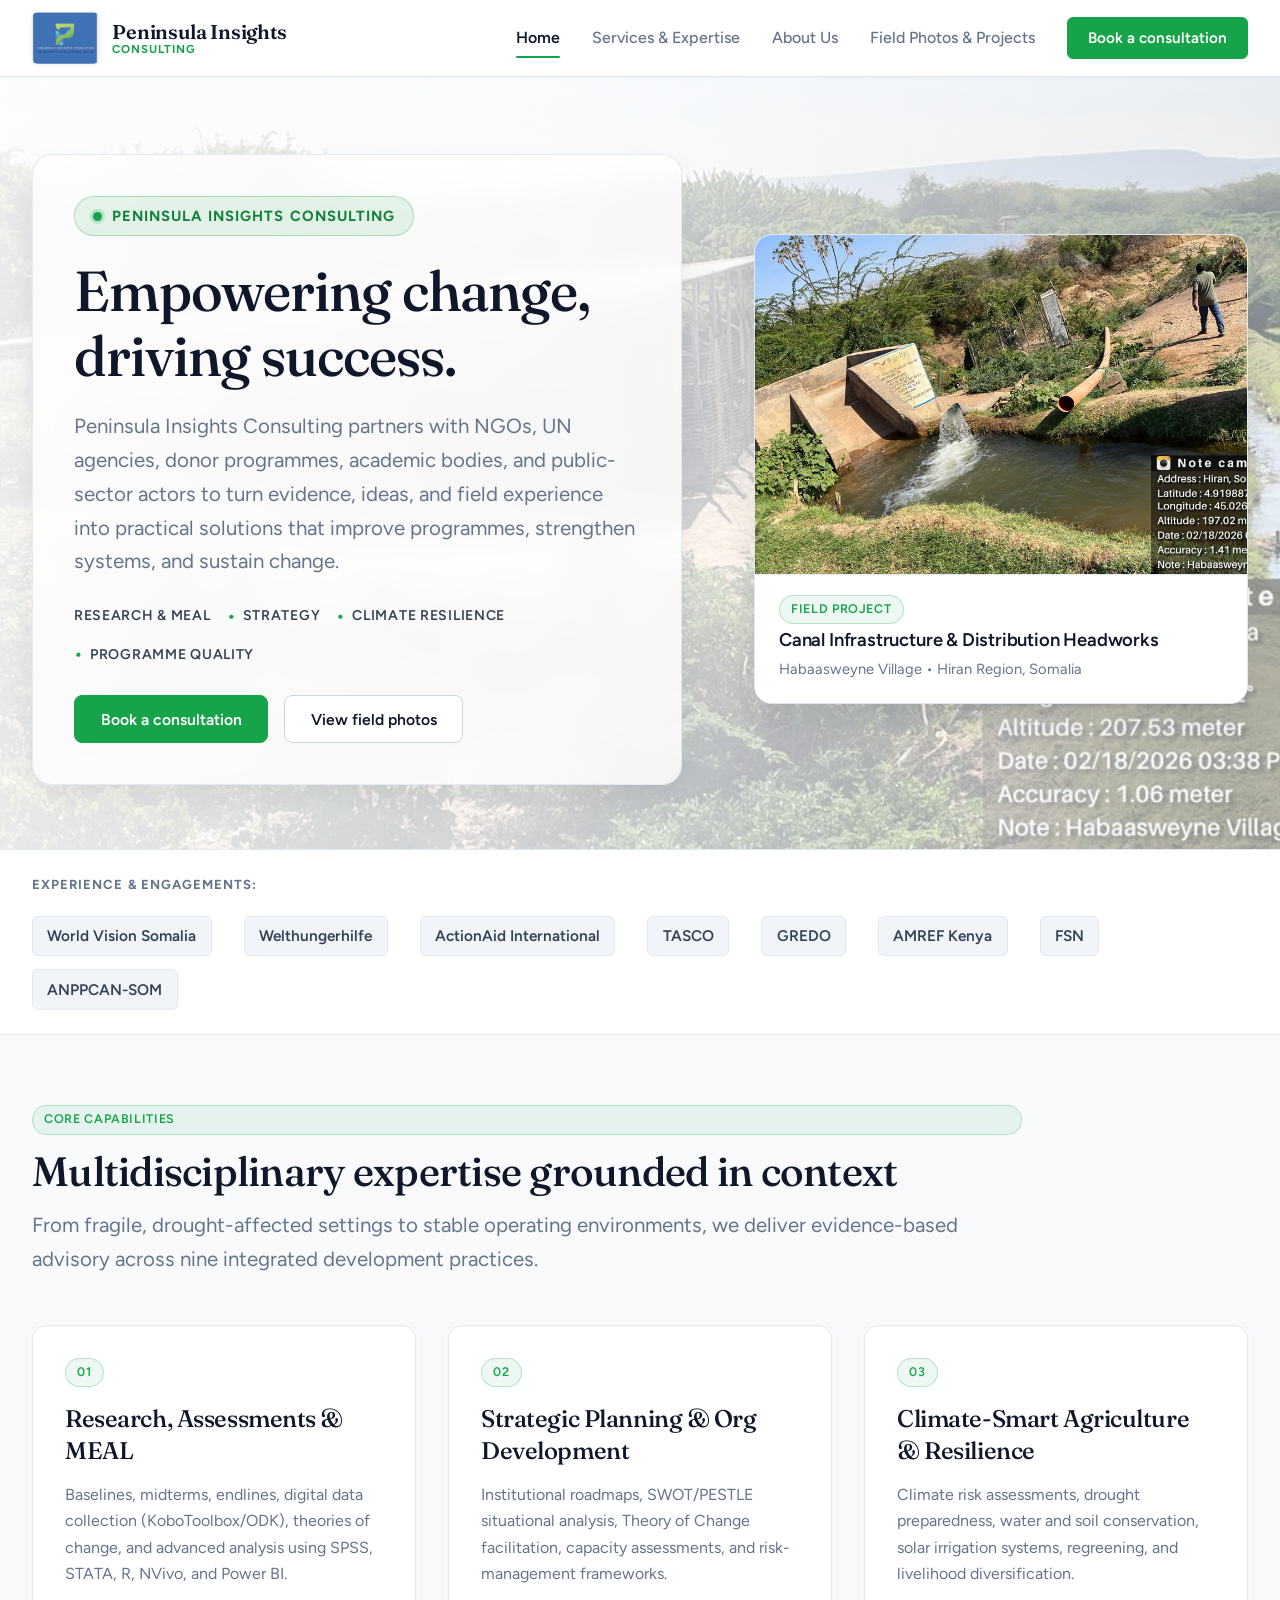
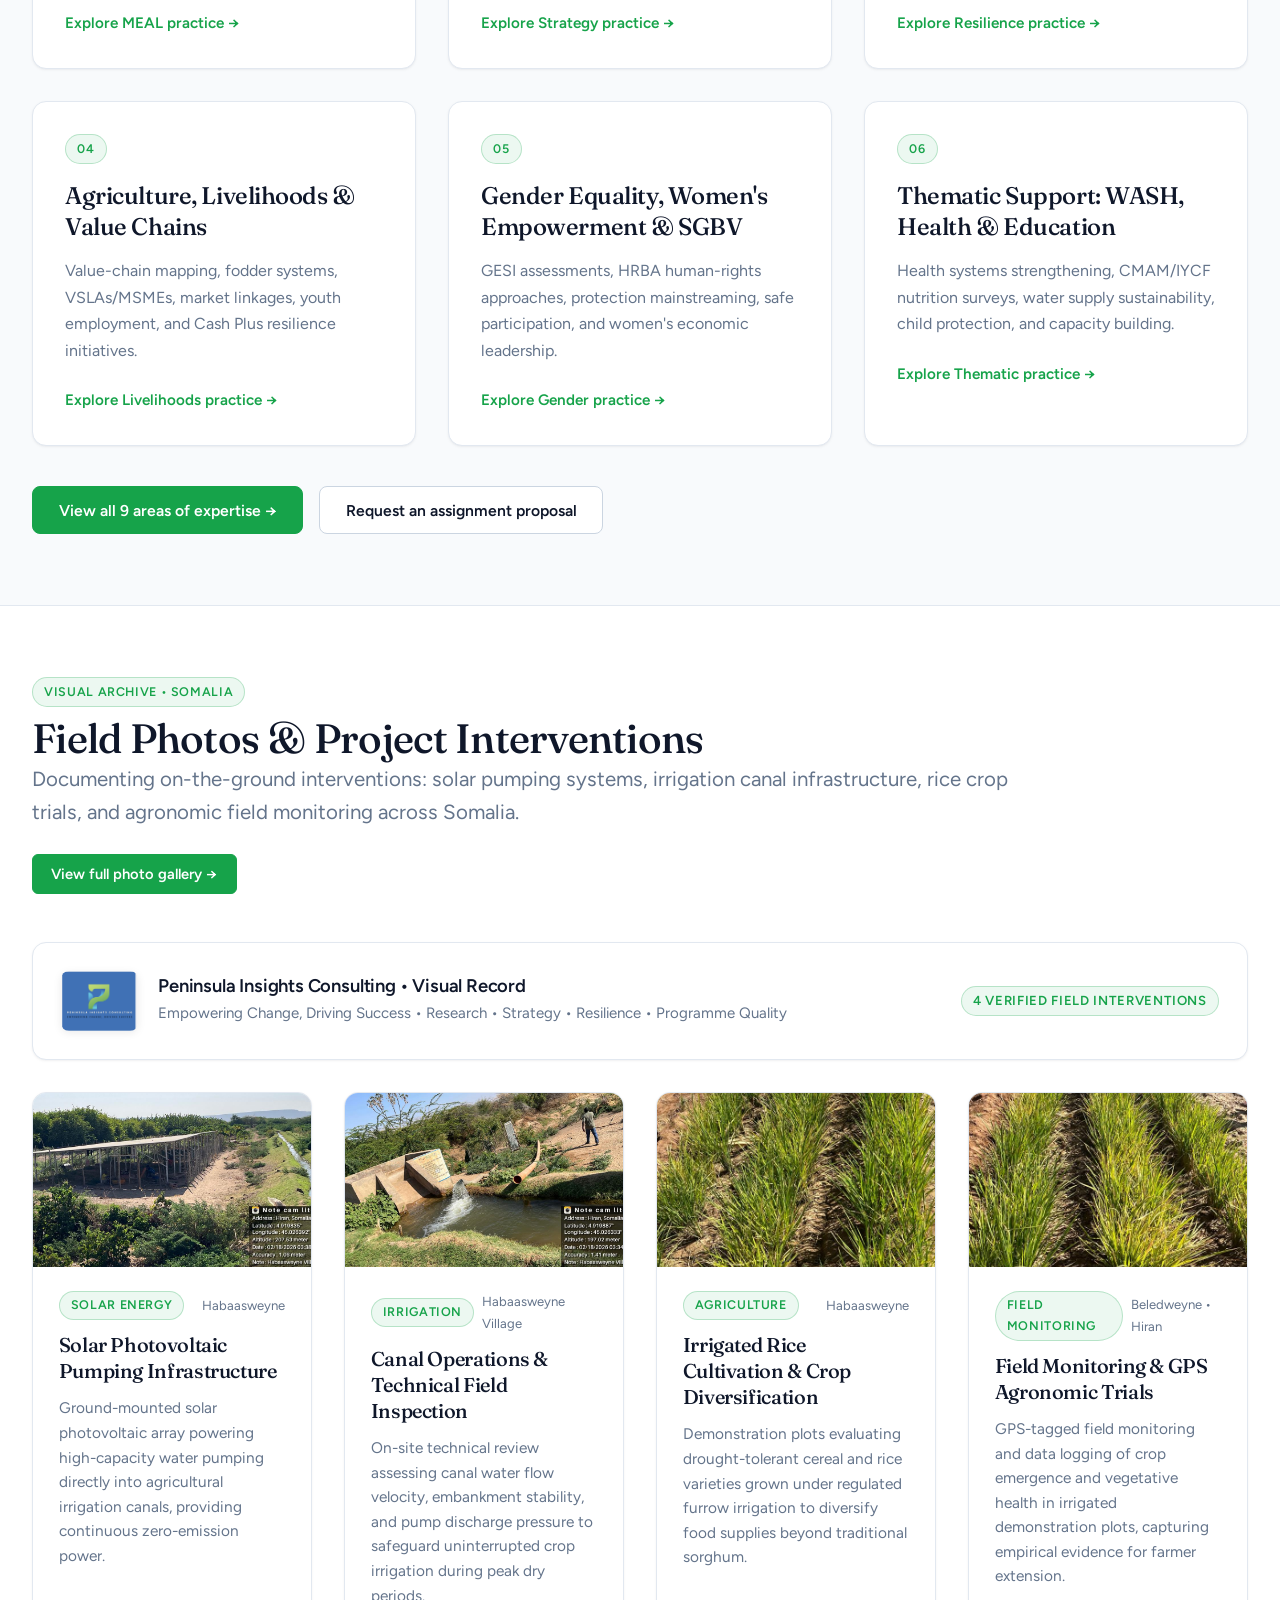
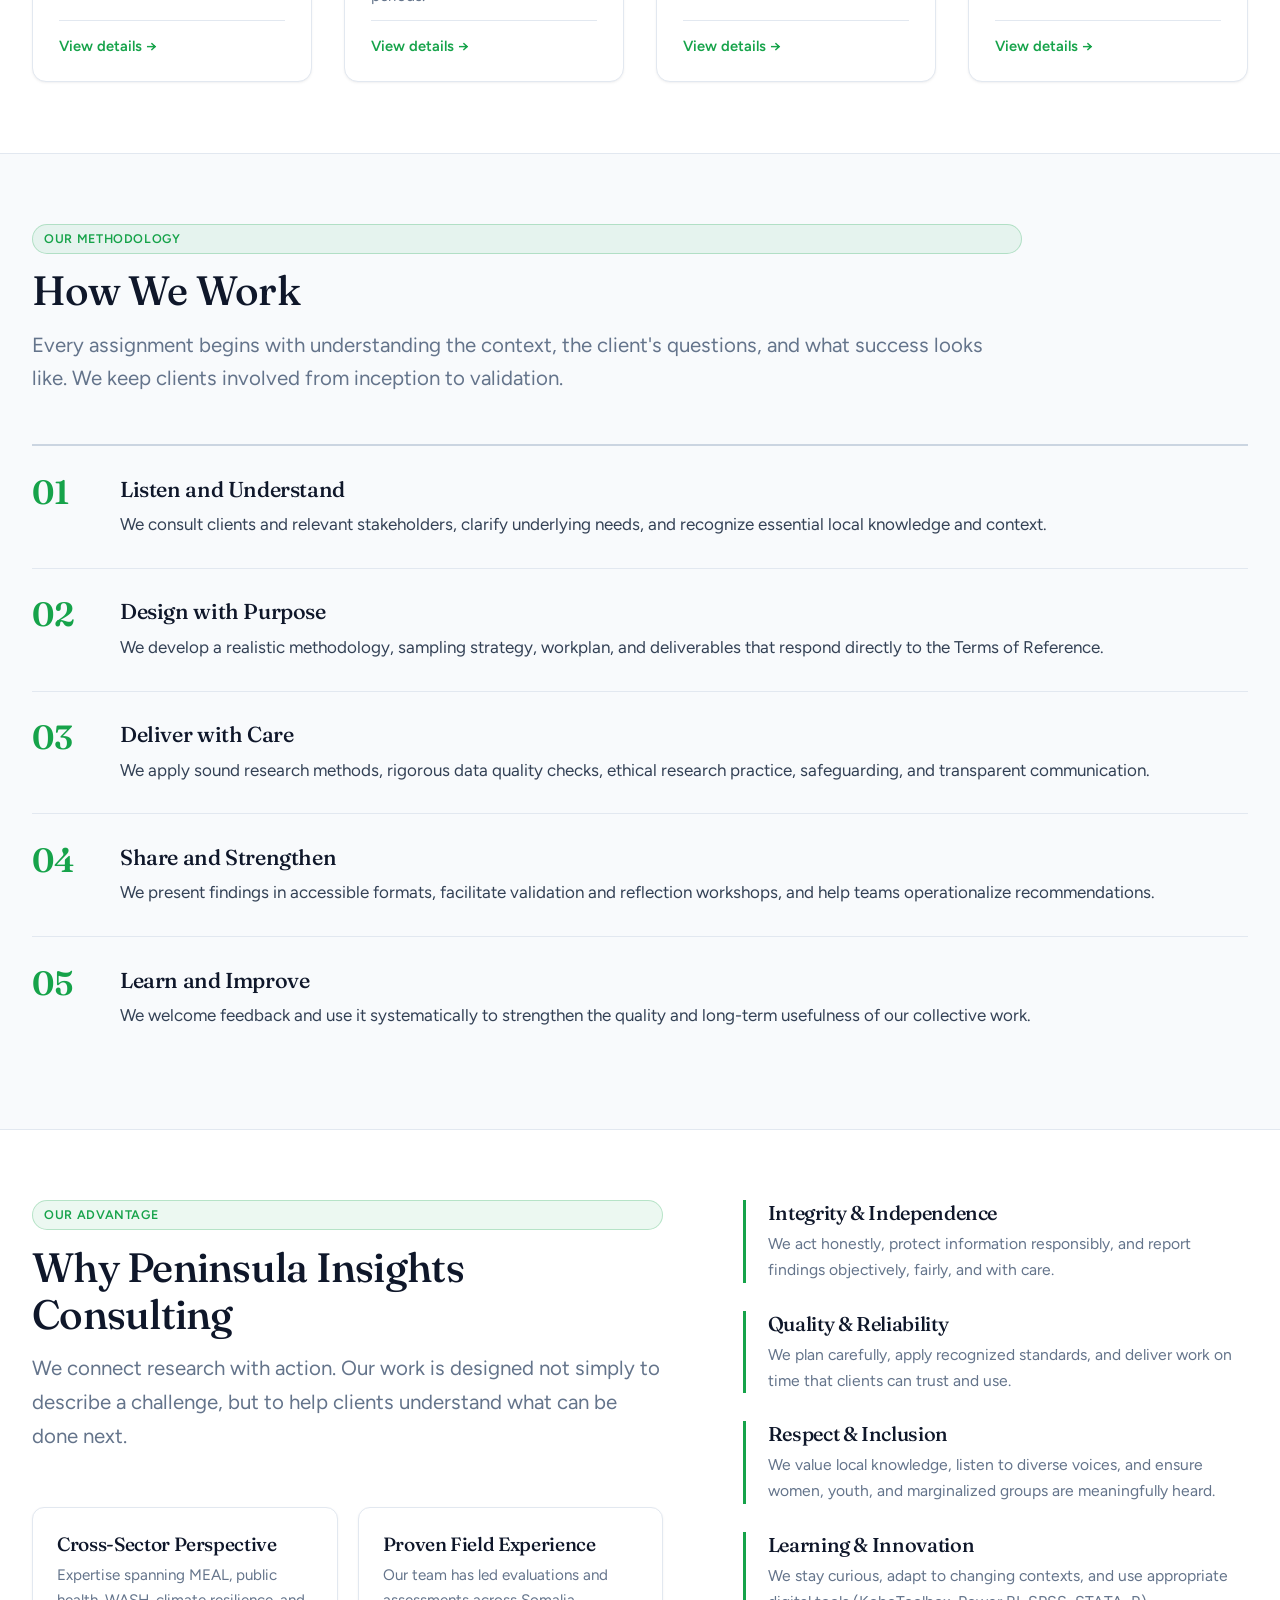
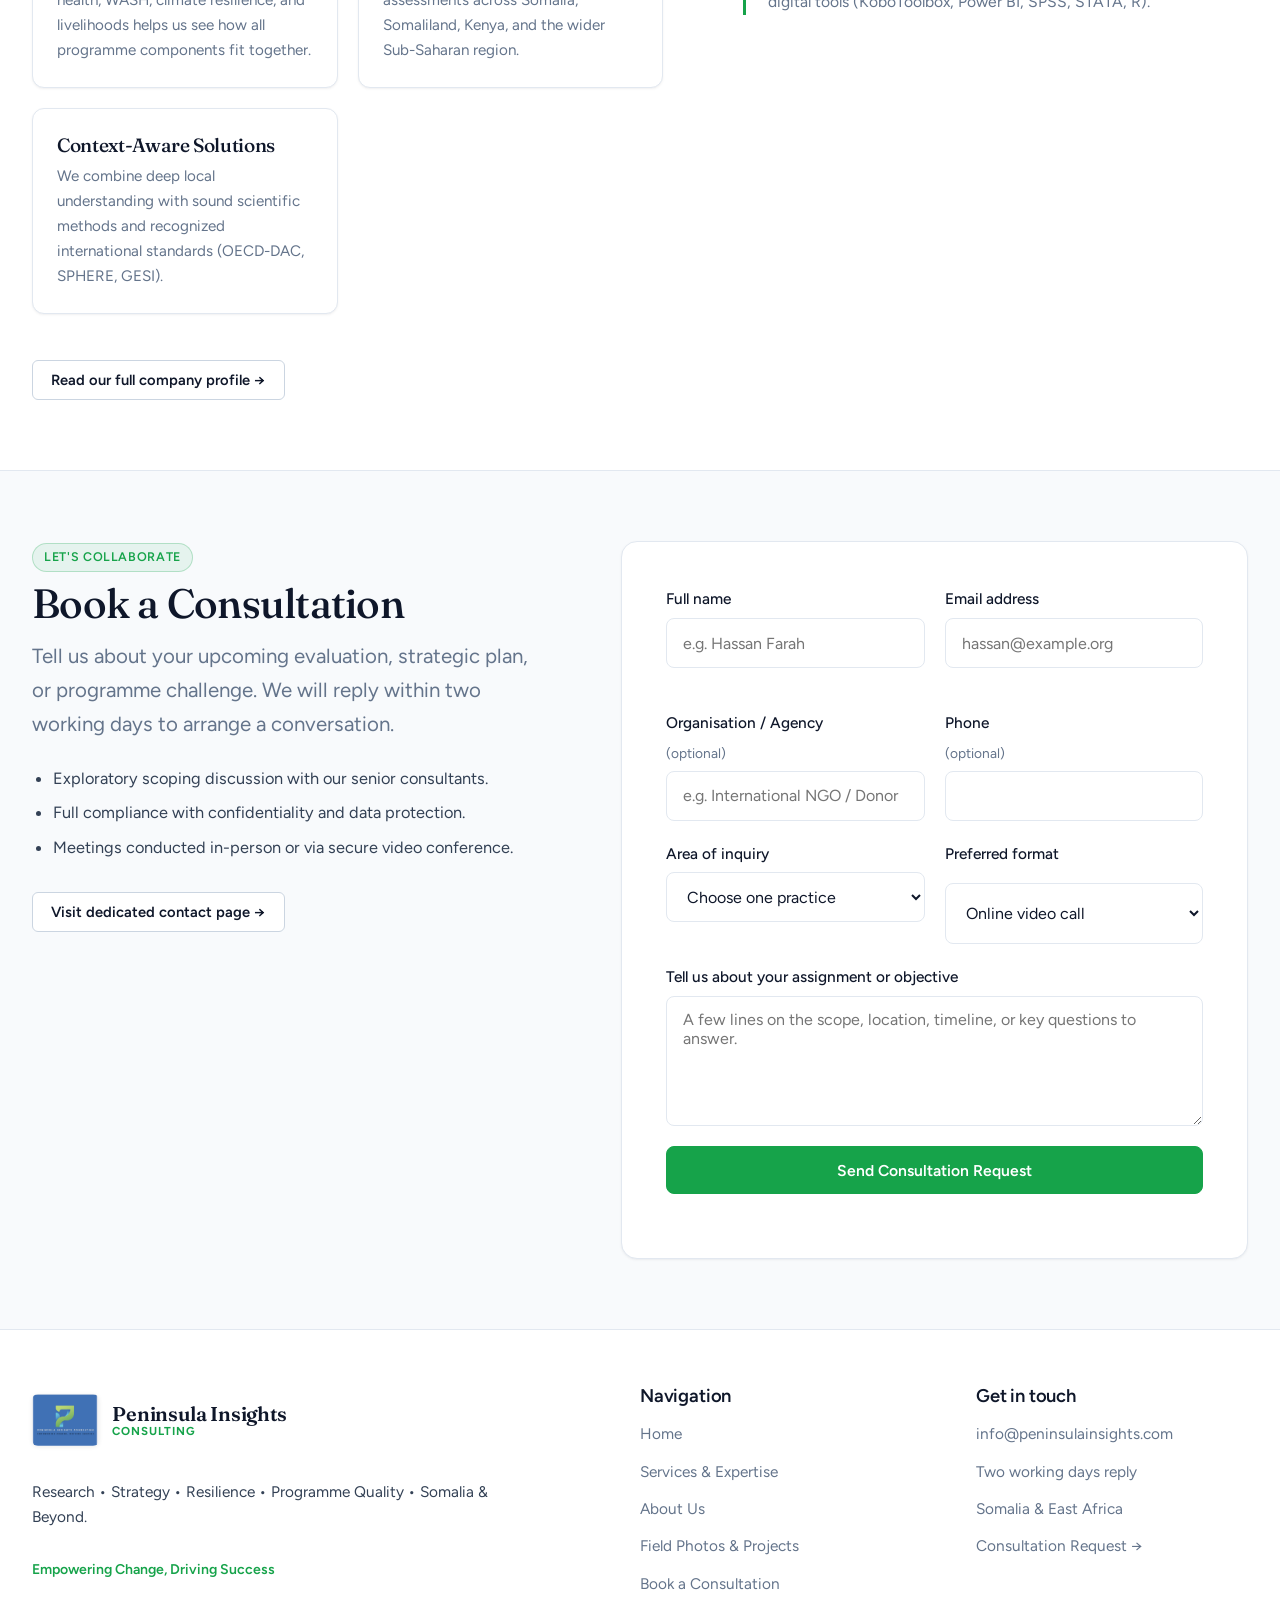
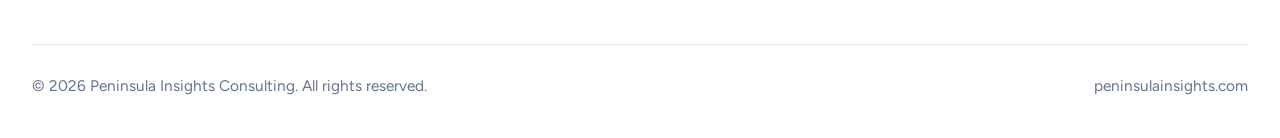
==== commit e1be6f23: "Expand desktop layouts and refresh field gallery Widen responsive page layouts, update the homepage " ====
--- a/index.html
+++ b/index.html
@@ -15,7 +15,7 @@
 <header>
   <div class="wrap bar">
     <a class="brand" href="index.html">
-      <img src="photos/logo-mark.png" alt="Peninsula Insights Consulting" class="brand-mark">
+      <img src="photos/logo.png" alt="Peninsula Insights Consulting Logo" class="brand-logo">
       <div class="brand-text-wrap">
         <span class="brand-title">Peninsula Insights</span>
         <span class="brand-sub">Consulting</span>
@@ -38,30 +38,42 @@
 </header>
 
 <main id="top">
-  <!-- Hero Section -->
+  <!-- Expansive Desktop Hero Section -->
   <div class="hero">
-    <svg class="contours" viewBox="0 0 600 500" aria-hidden="true" focusable="false">
-      <path d="M40 260C60 140 190 40 330 70c110 24 180 110 150 200-20 60-80 70-110 120-30 50-110 90-190 60C90 420 30 340 40 260Z"/>
-      <path d="M85 262c18-100 120-170 235-150 90 16 140 86 118 154-16 48-64 60-90 102-26 42-92 70-150 48-70-26-125-92-113-154Z"/>
-      <path d="M130 264c14-70 84-116 170-104 66 10 98 60 82 108-12 36-48 46-68 80-20 32-70 50-110 34-54-22-84-70-74-118Z"/>
-    </svg>
     <div class="wrap">
-      <div>
-        <span class="gallery-badge" style="font-size: 0.82rem; padding: 0.35rem 0.85rem;">Established 15 July 2021 &bull; Somalia &amp; Beyond</span>
-      </div>
-      <h1>Empowering change, driving success.</h1>
-      <p class="lead">
-        Peninsula Insights Consulting partners with NGOs, UN agencies, donor programmes, academic bodies, and public-sector actors to turn evidence, ideas, and field experience into practical solutions that improve programmes, strengthen systems, and sustain change.
-      </p>
-      <div class="pillars-bar">
-        <span class="pillar-item">Research &amp; MEAL</span>
-        <span class="pillar-item">Strategy</span>
-        <span class="pillar-item">Climate Resilience</span>
-        <span class="pillar-item">Programme Quality</span>
-      </div>
-      <div class="hero-actions">
-        <a class="btn" href="contact.html">Book a consultation</a>
-        <a class="btn ghost" href="gallery.html">View field photos</a>
+      <div class="hero-grid">
+        <div class="hero-left">
+          <div class="hero-brand-badge">
+            <span class="hero-brand-dot"></span>
+            <span class="hero-brand-name">Peninsula Insights Consulting</span>
+          </div>
+          <h1 class="hero-title">Empowering change, driving success.</h1>
+          <p class="lead">
+            Peninsula Insights Consulting partners with NGOs, UN agencies, donor programmes, academic bodies, and public-sector actors to turn evidence, ideas, and field experience into practical solutions that improve programmes, strengthen systems, and sustain change.
+          </p>
+          <div class="pillars-bar">
+            <span class="pillar-item">Research &amp; MEAL</span>
+            <span class="pillar-item">Strategy</span>
+            <span class="pillar-item">Climate Resilience</span>
+            <span class="pillar-item">Programme Quality</span>
+          </div>
+          <div class="hero-actions">
+            <a class="btn" href="contact.html">Book a consultation</a>
+            <a class="btn ghost" href="gallery.html">View field photos</a>
+          </div>
+        </div>
+
+        <!-- Hero Right: Featured Field Photograph from Photos -->
+        <div class="hero-featured-photo-card">
+          <div class="hero-featured-photo-wrap">
+            <img src="photos/water-canal-headworks.jpeg" alt="Canal Infrastructure &amp; Distribution Headworks" class="hero-featured-img">
+            <div class="hero-featured-caption">
+              <span class="gallery-badge" style="width: fit-content;">Field Project</span>
+              <h4>Canal Infrastructure &amp; Distribution Headworks</h4>
+              <p>Habaasweyne Village &bull; Hiran Region, Somalia</p>
+            </div>
+          </div>
+        </div>
       </div>
     </div>
   </div>
@@ -89,7 +101,7 @@
       <div class="head">
         <span class="gallery-badge">Core Capabilities</span>
         <h2>Multidisciplinary expertise grounded in context</h2>
-        <p class="lead">From fragile, drought-affected settings to stable operating environments, we deliver evidence-based advisory across nine integrated domains.</p>
+        <p class="lead">From fragile, drought-affected settings to stable operating environments, we deliver evidence-based advisory across nine integrated development practices.</p>
       </div>
 
       <div class="services">
@@ -113,10 +125,7 @@
           <p>Climate risk assessments, drought preparedness, water and soil conservation, solar irrigation systems, regreening, and livelihood diversification.</p>
           <a class="service-link" href="services.html#climate">Explore Resilience practice &rarr;</a>
         </article>
-      </div>
-
-      <!-- Additional 3 highlights -->
-      <div class="services" style="margin-top: 1.75rem;">
+
         <article class="service">
           <span class="gallery-badge" style="width: fit-content;">04</span>
           <h3>Agriculture, Livelihoods &amp; Value Chains</h3>
@@ -146,24 +155,40 @@
     </div>
   </section>
 
-  <!-- FEATURED PHOTOS & CASE DESCRIPTIONS SECTION -->
+  <!-- FEATURED PHOTOS & CASE DESCRIPTIONS SECTION (Wide 4-Column Desktop) -->
   <section id="photos" class="section-soft">
     <div class="wrap">
+      
+      <!-- Brand & Section Heading -->
       <div class="head">
-        <div style="display: flex; justify-content: space-between; align-items: flex-end; flex-wrap: wrap; gap: 1rem;">
+        <div style="display: flex; justify-content: space-between; align-items: flex-end; flex-wrap: wrap; gap: 1.5rem;">
           <div>
             <span class="gallery-badge" style="margin-bottom: 0.5rem;">Visual Archive &bull; Somalia</span>
             <h2>Field Photos &amp; Project Interventions</h2>
-            <p class="lead">Documenting on-the-ground interventions: solar pumping systems, irrigation canal construction, soil erosion control, and livelihood support in Hiran, Somalia.</p>
-          </div>
-          <a href="gallery.html" class="btn ghost sm">View all photos &amp; descriptions &rarr;</a>
-        </div>
-      </div>
-
-      <!-- Featured Photo Grid (3 items from user uploads) -->
-      <div class="gallery-grid">
+            <p class="lead">Documenting on-the-ground interventions: solar pumping systems, irrigation canal infrastructure, rice crop trials, and agronomic field monitoring across Somalia.</p>
+          </div>
+          <div style="display: flex; gap: 1rem; align-items: center; flex-wrap: wrap;">
+            <a href="gallery.html" class="btn sm">View full photo gallery &rarr;</a>
+          </div>
+        </div>
+      </div>
+
+      <!-- Corporate Brand Highlight Banner in the Photos Section -->
+      <div style="background: var(--surface); border: 1px solid var(--line); border-radius: 14px; padding: clamp(1.25rem, 2.5vw, 1.75rem); margin-bottom: 2rem; display: flex; align-items: center; justify-content: space-between; flex-wrap: wrap; gap: 1.5rem; box-shadow: var(--card-shadow);">
+        <div style="display: flex; align-items: center; gap: 1.25rem; flex-wrap: wrap;">
+          <img src="photos/logo.png" alt="Peninsula Insights Consulting" style="height: 60px; width: auto; border-radius: 8px; box-shadow: 0 2px 8px rgba(0,0,0,0.08);">
+          <div>
+            <h4 style="margin: 0; font-size: 1.15rem; color: var(--ink);">Peninsula Insights Consulting &bull; Visual Record</h4>
+            <p style="margin: 0.2rem 0 0; color: var(--muted); font-size: 0.94rem;">Empowering Change, Driving Success &bull; Research &bull; Strategy &bull; Resilience &bull; Programme Quality</p>
+          </div>
+        </div>
+        <span class="gallery-badge" style="font-size: 0.82rem;">4 Verified Field Interventions</span>
+      </div>
+
+      <!-- The 4 Featured Photos in Wide 4-Column Grid -->
+      <div class="gallery-grid grid-4">
         
-        <!-- Featured Photo 1: Solar System -->
+        <!-- Photo 1: Solar System -->
         <article class="gallery-card" data-category="solar">
           <div class="gallery-img-container" data-action="open-modal" tabindex="0" role="button" aria-label="Enlarge Solar-Powered Irrigation System photo">
             <img class="gallery-img" src="photos/solar-irrigation-system.jpeg" alt="Solar Photovoltaic Pumping Infrastructure in Habaasweyne" loading="lazy">
@@ -175,20 +200,20 @@
           <div class="gallery-content">
             <div class="gallery-meta">
               <span class="gallery-badge">Solar Energy</span>
-              <span class="gallery-date">Habaasweyne &bull; Hiran</span>
+              <span class="gallery-date">Habaasweyne</span>
             </div>
             <h3 class="gallery-title">Solar Photovoltaic Pumping Infrastructure</h3>
-            <p class="gallery-desc">Ground-mounted solar photovoltaic array powering high-capacity water pumping directly into agricultural irrigation canals, providing continuous zero-emission power for local farming communities.</p>
+            <p class="gallery-desc">Ground-mounted solar photovoltaic array powering high-capacity water pumping directly into agricultural irrigation canals, providing continuous zero-emission power.</p>
             <div class="gallery-footer-action">
-              <button class="gallery-view-btn" data-action="open-modal">View photo &amp; details &rarr;</button>
-            </div>
-          </div>
-        </article>
-
-        <!-- Featured Photo 2: Canal Water Outfall -->
+              <button class="gallery-view-btn" data-action="open-modal">View details &rarr;</button>
+            </div>
+          </div>
+        </article>
+
+        <!-- Photo 2: Water Canal Headworks -->
         <article class="gallery-card" data-category="irrigation">
-          <div class="gallery-img-container" data-action="open-modal" tabindex="0" role="button" aria-label="Enlarge Irrigation Canal Outfall photo">
-            <img class="gallery-img" src="photos/canal-water-discharge.jpeg" alt="Irrigation Canal Outfall &amp; Water Distribution" loading="lazy">
+          <div class="gallery-img-container" data-action="open-modal" tabindex="0" role="button" aria-label="Enlarge Canal Operations &amp; Technical Inspection photo">
+            <img class="gallery-img" src="photos/water-canal-headworks.jpeg" alt="Canal Operations &amp; Technical Inspection in Hiran" loading="lazy">
             <span class="gallery-expand-hint">
               <svg width="14" height="14" viewBox="0 0 24 24" fill="none" stroke="currentColor" stroke-width="2"><path d="M15 3h6v6M9 21H3v-6M21 3l-7 7M3 21l7-7"/></svg>
               Click to view
@@ -199,18 +224,18 @@
               <span class="gallery-badge">Irrigation</span>
               <span class="gallery-date">Habaasweyne Village</span>
             </div>
-            <h3 class="gallery-title">Irrigation Canal Outfall &amp; Distribution</h3>
-            <p class="gallery-desc">Concrete canal headworks and pressurized pipeline discharging fresh water into main distribution channels under the Climate-Resilient Food Systems initiative, securing reliable water downstream.</p>
+            <h3 class="gallery-title">Canal Operations &amp; Technical Field Inspection</h3>
+            <p class="gallery-desc">On-site technical review assessing canal water flow velocity, embankment stability, and pump discharge pressure to safeguard uninterrupted crop irrigation during peak dry periods.</p>
             <div class="gallery-footer-action">
-              <button class="gallery-view-btn" data-action="open-modal">View photo &amp; details &rarr;</button>
-            </div>
-          </div>
-        </article>
-
-        <!-- Featured Photo 3: Soil Erosion Bunds -->
-        <article class="gallery-card" data-category="soil">
-          <div class="gallery-img-container" data-action="open-modal" tabindex="0" role="button" aria-label="Enlarge Soil Erosion Control Bunds photo">
-            <img class="gallery-img" src="photos/soil-erosion-bunds.jpeg" alt="Soil Erosion Control Bunds (Caratuurka) in Beledweyne" loading="lazy">
+              <button class="gallery-view-btn" data-action="open-modal">View details &rarr;</button>
+            </div>
+          </div>
+        </article>
+
+        <!-- Photo 3: Rice Cultivation Trials -->
+        <article class="gallery-card" data-category="agriculture">
+          <div class="gallery-img-container" data-action="open-modal" tabindex="0" role="button" aria-label="Enlarge Irrigated Rice Crop Diversification Trials photo">
+            <img class="gallery-img" src="photos/rice-cultivation-trials.jpeg" alt="Irrigated Rice Crop Diversification Trials in Habaasweyne" loading="lazy">
             <span class="gallery-expand-hint">
               <svg width="14" height="14" viewBox="0 0 24 24" fill="none" stroke="currentColor" stroke-width="2"><path d="M15 3h6v6M9 21H3v-6M21 3l-7 7M3 21l7-7"/></svg>
               Click to view
@@ -218,22 +243,39 @@
           </div>
           <div class="gallery-content">
             <div class="gallery-meta">
-              <span class="gallery-badge">Soil Conservation</span>
+              <span class="gallery-badge">Agriculture</span>
+              <span class="gallery-date">Habaasweyne</span>
+            </div>
+            <h3 class="gallery-title">Irrigated Rice Cultivation &amp; Crop Diversification</h3>
+            <p class="gallery-desc">Demonstration plots evaluating drought-tolerant cereal and rice varieties grown under regulated furrow irrigation to diversify food supplies beyond traditional sorghum.</p>
+            <div class="gallery-footer-action">
+              <button class="gallery-view-btn" data-action="open-modal">View details &rarr;</button>
+            </div>
+          </div>
+        </article>
+
+        <!-- Photo 4: Crop Monitoring Field -->
+        <article class="gallery-card" data-category="monitoring">
+          <div class="gallery-img-container" data-action="open-modal" tabindex="0" role="button" aria-label="Enlarge Field Monitoring &amp; GPS Agronomic Trials photo">
+            <img class="gallery-img" src="photos/crop-monitoring-field.jpeg" alt="GPS Agronomic Field Monitoring in Beledweyne" loading="lazy">
+            <span class="gallery-expand-hint">
+              <svg width="14" height="14" viewBox="0 0 24 24" fill="none" stroke="currentColor" stroke-width="2"><path d="M15 3h6v6M9 21H3v-6M21 3l-7 7M3 21l7-7"/></svg>
+              Click to view
+            </span>
+          </div>
+          <div class="gallery-content">
+            <div class="gallery-meta">
+              <span class="gallery-badge">Field Monitoring</span>
               <span class="gallery-date">Beledweyne &bull; Hiran</span>
             </div>
-            <h3 class="gallery-title">Soil Erosion Control Bunds (Caratuurka)</h3>
-            <p class="gallery-desc">Mechanical contour earth bunding across farming acreage in Beledweyne, stopping valuable topsoil runoff, trapping seasonal rainwater, and restoring degraded agricultural land.</p>
+            <h3 class="gallery-title">Field Monitoring &amp; GPS Agronomic Trials</h3>
+            <p class="gallery-desc">GPS-tagged field monitoring and data logging of crop emergence and vegetative health in irrigated demonstration plots, capturing empirical evidence for farmer extension.</p>
             <div class="gallery-footer-action">
-              <button class="gallery-view-btn" data-action="open-modal">View photo &amp; details &rarr;</button>
-            </div>
-          </div>
-        </article>
-
-      </div>
-
-      <!-- Link to full gallery page -->
-      <div style="margin-top: 2.5rem; text-align: center;">
-        <a href="gallery.html" class="btn">Explore all project photos &amp; case stories &rarr;</a>
+              <button class="gallery-view-btn" data-action="open-modal">View details &rarr;</button>
+            </div>
+          </div>
+        </article>
+
       </div>
     </div>
   </section>
@@ -421,13 +463,13 @@
     <div class="footer-grid">
       <div class="footer-brand">
         <a class="brand" href="index.html">
-          <img src="photos/logo-mark.png" alt="Peninsula Insights Consulting" class="brand-mark">
+          <img src="photos/logo.png" alt="Peninsula Insights Consulting" class="brand-logo">
           <div class="brand-text-wrap">
             <span class="brand-title">Peninsula Insights</span>
             <span class="brand-sub">Consulting</span>
           </div>
         </a>
-        <p style="margin-top: 0.75rem;">Established 15 July 2021 | Somalia &amp; Beyond. Research &bull; Strategy &bull; Resilience &bull; Programme Quality.</p>
+        <p style="margin-top: 0.75rem;">Research &bull; Strategy &bull; Resilience &bull; Programme Quality &bull; Somalia &amp; Beyond.</p>
         <p style="font-size: 0.88rem; color: var(--accent); font-weight: 600;">Empowering Change, Driving Success</p>
       </div>
       <div>
--- a/css/style.css
+++ b/css/style.css
@@ -1,5 +1,6 @@
 /* ==========================================================================
-   Peninsula Insights Consulting - Modern Corporate Light Theme & Responsive CSS
+   Peninsula Insights Consulting - Modern Corporate Light Theme
+   Expanded Desktop Responsiveness & Full-Width Layout
    ========================================================================== */
 
 :root {
@@ -27,7 +28,7 @@
   
   --focus: #2563EB;
   --card-shadow: 0 1px 3px 0 rgba(15, 23, 42, 0.05), 0 1px 2px -1px rgba(15, 23, 42, 0.05);
-  --card-shadow-hover: 0 12px 24px -4px rgba(15, 23, 42, 0.08), 0 4px 8px -2px rgba(15, 23, 42, 0.04);
+  --card-shadow-hover: 0 14px 28px -4px rgba(15, 23, 42, 0.09), 0 6px 12px -2px rgba(15, 23, 42, 0.04);
   
   /* Typography */
   --serif: "Fraunces", Georgia, "Times New Roman", serif;
@@ -49,7 +50,7 @@
 }
 
 html {
-  scroll-padding-top: calc(env(safe-area-inset-top, 0px) + 80px);
+  scroll-padding-top: calc(env(safe-area-inset-top, 0px) + 84px);
   scroll-behavior: smooth;
   overflow-x: hidden;
   width: 100%;
@@ -93,14 +94,36 @@
   border-radius: 4px;
 }
 
+/* ==========================================================================
+   Full-Desktop Responsive Container (.wrap)
+   Eliminating empty blank gutters on left & right
+   ========================================================================== */
 .wrap {
-  width: min(1160px, 100% - 2.5rem);
+  width: min(1680px, 100% - 4rem);
   margin-inline: auto;
 }
 
-@media (max-width: 640px) {
+@media (min-width: 1440px) {
   .wrap {
-    width: calc(100% - 1.75rem);
+    width: min(1760px, 94%);
+  }
+}
+
+@media (min-width: 1920px) {
+  .wrap {
+    width: min(1880px, 94%);
+  }
+}
+
+@media (max-width: 900px) {
+  .wrap {
+    width: calc(100% - 2.5rem);
+  }
+}
+
+@media (max-width: 600px) {
+  .wrap {
+    width: calc(100% - 1.5rem);
   }
 }
 
@@ -108,28 +131,28 @@
 h1, h2, h3, h4, h5 {
   font-family: var(--serif);
   font-weight: 500;
-  line-height: 1.18;
+  line-height: 1.16;
   letter-spacing: -0.018em;
   margin: 0;
   color: var(--ink);
 }
 
 h1 {
-  font-size: clamp(2.1rem, 5vw, 3.8rem);
+  font-size: clamp(2.3rem, 4.4vw, 4.2rem);
   font-weight: 500;
 }
 
 h2 {
-  font-size: clamp(1.65rem, 3.5vw, 2.45rem);
+  font-size: clamp(1.8rem, 3.2vw, 2.85rem);
 }
 
 h3 {
-  font-size: clamp(1.2rem, 2.2vw, 1.4rem);
+  font-size: clamp(1.25rem, 2vw, 1.5rem);
   line-height: 1.3;
 }
 
 h4 {
-  font-size: 1.1rem;
+  font-size: 1.15rem;
   font-family: var(--sans);
   font-weight: 600;
   letter-spacing: -0.01em;
@@ -141,32 +164,32 @@
 }
 
 .lead {
-  font-size: clamp(1.05rem, 2vw, 1.2rem);
+  font-size: clamp(1.1rem, 1.6vw, 1.3rem);
   color: var(--muted);
-  max-width: 62ch;
+  max-width: 85ch;
   line-height: 1.65;
 }
 
 /* ==========================================================================
-   Header & Navigation (Fully Responsive)
+   Header & Navigation (Full-Width Responsive)
    ========================================================================== */
 header {
   position: sticky;
   top: 0;
   z-index: 1000;
-  background: rgba(255, 255, 255, 0.94);
+  background: rgba(255, 255, 255, 0.95);
   backdrop-filter: blur(12px);
   -webkit-backdrop-filter: blur(12px);
   border-bottom: 1px solid var(--line);
-  box-shadow: 0 1px 3px rgba(0, 0, 0, 0.02);
+  box-shadow: 0 1px 4px rgba(0, 0, 0, 0.03);
 }
 
 .bar {
   display: flex;
   align-items: center;
   justify-content: space-between;
-  gap: 1.25rem;
-  min-height: 72px;
+  gap: 1.5rem;
+  min-height: 76px;
 }
 
 .brand {
@@ -174,17 +197,26 @@
   text-decoration: none;
   display: inline-flex;
   align-items: center;
-  gap: 0.75rem;
+  gap: 0.85rem;
   flex-shrink: 0;
 }
 
-.brand-mark {
-  height: 42px;
+.brand-logo {
+  height: 48px;
   width: auto;
+  object-fit: contain;
+  border-radius: 6px;
+  box-shadow: 0 1px 4px rgba(0, 0, 0, 0.08);
   display: block;
   flex-shrink: 0;
 }
 
+@media (min-width: 1200px) {
+  .brand-logo {
+    height: 52px;
+  }
+}
+
 .brand-text-wrap {
   display: flex;
   flex-direction: column;
@@ -192,7 +224,7 @@
 }
 
 .brand-title {
-  font-size: 1.2rem;
+  font-size: 1.25rem;
   font-weight: 600;
   color: var(--ink);
   letter-spacing: -0.015em;
@@ -209,7 +241,7 @@
 
 nav ul {
   display: flex;
-  gap: 1.75rem;
+  gap: 2rem;
   list-style: none;
   margin: 0;
   padding: 0;
@@ -219,10 +251,10 @@
 nav a {
   text-decoration: none;
   font-weight: 500;
-  font-size: 0.96rem;
+  font-size: 1rem;
   color: var(--muted);
   position: relative;
-  padding: 0.35rem 0;
+  padding: 0.4rem 0;
 }
 
 nav a:hover {
@@ -251,12 +283,12 @@
   align-items: center;
   justify-content: center;
   gap: 0.5rem;
-  min-height: 46px;
-  padding: 0.7rem 1.45rem;
+  min-height: 48px;
+  padding: 0.75rem 1.6rem;
   border-radius: 8px;
   background: var(--accent);
   color: var(--accent-ink);
-  font: 600 0.95rem var(--sans);
+  font: 600 0.98rem var(--sans);
   text-decoration: none;
   border: 1px solid var(--accent);
   cursor: pointer;
@@ -268,7 +300,8 @@
   background: var(--accent-hover);
   border-color: var(--accent-hover);
   color: #FFFFFF;
-  box-shadow: 0 4px 12px rgba(22, 163, 74, 0.25);
+  box-shadow: 0 4px 14px rgba(22, 163, 74, 0.25);
+  transform: translateY(-1px);
 }
 
 .btn.ghost {
@@ -285,17 +318,17 @@
 }
 
 .btn.sm {
-  min-height: 38px;
-  padding: 0.45rem 1rem;
-  font-size: 0.88rem;
+  min-height: 40px;
+  padding: 0.5rem 1.15rem;
+  font-size: 0.92rem;
   border-radius: 6px;
 }
 
 nav .btn {
-  min-height: 40px;
-  padding: 0.45rem 1.15rem;
+  min-height: 42px;
+  padding: 0.5rem 1.25rem;
   border-radius: 6px;
-  font-size: 0.92rem;
+  font-size: 0.95rem;
 }
 
 nav a.btn.active::after {
@@ -309,19 +342,19 @@
   border: 1.5px solid var(--line);
   color: var(--ink);
   border-radius: 8px;
-  min-height: 42px;
-  padding: 0 0.95rem;
-  font: 600 0.92rem var(--sans);
+  min-height: 44px;
+  padding: 0 1rem;
+  font: 600 0.95rem var(--sans);
   cursor: pointer;
   align-items: center;
-  gap: 0.4rem;
+  gap: 0.5rem;
 }
 
 .menu-btn:hover {
   background: var(--surface-alt);
 }
 
-@media (max-width: 900px) {
+@media (max-width: 960px) {
   .menu-btn {
     display: inline-flex;
   }
@@ -351,12 +384,12 @@
     flex-direction: column;
     align-items: stretch;
     gap: 0;
-    padding: 0.75rem 1.25rem 1.5rem;
+    padding: 0.75rem 1.5rem 1.75rem;
   }
   
   nav li a {
     display: block;
-    padding: 0.9rem 0;
+    padding: 0.95rem 0;
     font-size: 1.05rem;
     border-bottom: 1px solid var(--line);
   }
@@ -376,71 +409,156 @@
   nav li:last-child a {
     border: 0;
     text-align: center;
-    padding: 0.75rem;
+    padding: 0.8rem;
   }
 }
 
 /* ==========================================================================
-   Hero Section
+   Expansive Desktop Hero Section with Background Photo & Crisp Overlay
    ========================================================================== */
 .hero {
   position: relative;
   overflow: hidden;
-  background: linear-gradient(180deg, #FFFFFF 0%, var(--bg) 100%);
-  padding: clamp(3rem, 7vw, 5.5rem) 0 clamp(2.5rem, 6vw, 4.5rem);
+  background-image: 
+    linear-gradient(90deg, rgba(255, 255, 255, 0.90) 0%, rgba(255, 255, 255, 0.80) 42%, rgba(255, 255, 255, 0.52) 100%),
+    url("../photos/solar-irrigation-system.jpeg");
+  background-size: cover;
+  background-position: center 35%;
+  background-repeat: no-repeat;
+  padding: clamp(3.5rem, 6vw, 6.5rem) 0 clamp(3rem, 5vw, 5.5rem);
   border-bottom: 1px solid var(--line);
 }
 
-.hero .wrap {
+.hero-grid {
+  display: grid;
+  gap: 3rem;
+  align-items: center;
   position: relative;
   z-index: 1;
-  display: grid;
-  gap: 1.5rem;
-  max-width: 880px;
+}
+
+@media (min-width: 1080px) {
+  .hero-grid {
+    grid-template-columns: 1.25fr 0.95fr;
+    gap: 4.5rem;
+  }
+}
+
+.hero-left {
+  display: grid;
+  gap: 1.35rem;
+  background: rgba(255, 255, 255, 0.82);
+  backdrop-filter: blur(12px);
+  -webkit-backdrop-filter: blur(12px);
+  padding: clamp(1.75rem, 3.2vw, 2.75rem);
+  border-radius: 20px;
+  border: 1px solid rgba(226, 232, 240, 0.9);
+  box-shadow: 0 12px 32px -4px rgba(15, 23, 42, 0.08);
+}
+
+.hero-brand-badge {
+  display: inline-flex;
+  align-items: center;
+  gap: 0.6rem;
+  background: rgba(22, 163, 74, 0.1);
+  border: 1px solid rgba(22, 163, 74, 0.28);
+  padding: 0.45rem 1.15rem;
+  border-radius: 999px;
+  width: fit-content;
+}
+
+.hero-brand-dot {
+  width: 9px;
+  height: 9px;
+  border-radius: 50%;
+  background: var(--accent);
+  box-shadow: 0 0 0 3px rgba(22, 163, 74, 0.2);
+}
+
+.hero-brand-name {
+  font-family: var(--sans);
+  font-size: 0.92rem;
+  font-weight: 700;
+  letter-spacing: 0.07em;
+  color: #15803D;
+  text-transform: uppercase;
+}
+
+.hero-title {
+  margin: 0;
 }
 
 .hero-actions {
   display: flex;
   flex-wrap: wrap;
-  gap: 0.85rem;
-  margin-top: 0.5rem;
-}
-
-.contours {
-  position: absolute;
-  right: -5%;
-  top: 50%;
-  transform: translateY(-50%);
-  width: min(55%, 680px);
-  color: var(--accent);
-  opacity: 0.18;
-  pointer-events: none;
-}
-
-.contours path {
-  fill: none;
-  stroke: currentColor;
-  stroke-width: 1.4;
-}
-
-@media (max-width: 860px) {
-  .contours {
-    display: none;
-  }
-}
-
-/* Subpage Hero / Banner */
+  gap: 1rem;
+  margin-top: 0.25rem;
+}
+
+/* Hero Right: Featured Field Photo Card */
+.hero-featured-photo-card {
+  background: var(--surface);
+  border: 1px solid var(--line);
+  border-radius: 18px;
+  overflow: hidden;
+  box-shadow: 0 16px 36px -6px rgba(15, 23, 42, 0.12);
+  transition: transform 0.25s ease, box-shadow 0.25s ease;
+}
+
+.hero-featured-photo-card:hover {
+  transform: translateY(-4px);
+  box-shadow: 0 20px 42px -6px rgba(15, 23, 42, 0.18);
+}
+
+.hero-featured-photo-wrap {
+  position: relative;
+  width: 100%;
+}
+
+.hero-featured-img {
+  width: 100%;
+  aspect-ratio: 16 / 11;
+  object-fit: cover;
+  display: block;
+}
+
+.hero-featured-caption {
+  padding: 1.25rem 1.5rem 1.4rem;
+  background: var(--surface);
+  display: flex;
+  flex-direction: column;
+  gap: 0.35rem;
+  border-top: 1px solid var(--line);
+}
+
+.hero-featured-caption h4 {
+  margin: 0;
+  font-size: 1.15rem;
+  color: var(--ink);
+}
+
+.hero-featured-caption p {
+  margin: 0;
+  font-size: 0.92rem;
+  color: var(--muted);
+}
+
+/* Subpage Hero / Banner with subtle authentic background texture */
 .page-hero {
   position: relative;
-  padding: clamp(2.5rem, 5vw, 4rem) 0 clamp(2rem, 4vw, 3rem);
-  background: var(--surface);
+  padding: clamp(2.75rem, 4.5vw, 4.5rem) 0 clamp(2.25rem, 3.5vw, 3.5rem);
+  background-image: 
+    linear-gradient(135deg, rgba(255, 255, 255, 0.95) 0%, rgba(248, 250, 252, 0.92) 100%),
+    url("../photos/crop-monitoring-field.jpeg");
+  background-size: cover;
+  background-position: center;
+  background-repeat: no-repeat;
   border-bottom: 1px solid var(--line);
 }
 
 .page-hero .wrap {
   display: grid;
   gap: 0.85rem;
-  max-width: 840px;
 }
 
 .page-tag {
@@ -448,7 +566,7 @@
   align-items: center;
   gap: 0.4rem;
   text-transform: uppercase;
-  font-size: 0.8rem;
+  font-size: 0.82rem;
   font-weight: 700;
   letter-spacing: 0.08em;
   color: var(--accent);
@@ -460,7 +578,7 @@
 .partners-strip {
   border-bottom: 1px solid var(--line);
   background: var(--surface);
-  padding: 1.35rem 0;
+  padding: 1.5rem 0;
 }
 
 .partners-wrap {
@@ -468,11 +586,11 @@
   align-items: center;
   justify-content: space-between;
   flex-wrap: wrap;
-  gap: 1rem 2rem;
+  gap: 1.25rem 2.5rem;
 }
 
 .partners-label {
-  font-size: 0.8rem;
+  font-size: 0.82rem;
   font-weight: 700;
   text-transform: uppercase;
   letter-spacing: 0.08em;
@@ -484,15 +602,15 @@
   display: flex;
   align-items: center;
   flex-wrap: wrap;
-  gap: 0.75rem 1.75rem;
+  gap: 0.85rem 2rem;
 }
 
 .partner-tag {
-  font-size: 0.92rem;
+  font-size: 0.96rem;
   font-weight: 600;
   color: var(--ink-secondary);
   background: var(--surface-alt);
-  padding: 0.35rem 0.75rem;
+  padding: 0.4rem 0.9rem;
   border-radius: 6px;
   border: 1px solid var(--line);
   transition: all 0.15s ease;
@@ -508,7 +626,7 @@
 .pillars-bar {
   display: flex;
   flex-wrap: wrap;
-  gap: 0.4rem 0.85rem;
+  gap: 0.5rem 1rem;
   align-items: center;
 }
 
@@ -516,7 +634,7 @@
   display: inline-flex;
   align-items: center;
   gap: 0.4rem;
-  font-size: 0.85rem;
+  font-size: 0.88rem;
   font-weight: 600;
   color: var(--ink-secondary);
   text-transform: uppercase;
@@ -526,7 +644,7 @@
 .pillar-item::before {
   content: "•";
   color: var(--accent);
-  font-size: 1.1rem;
+  font-size: 1.15rem;
 }
 
 .pillar-item:first-child::before {
@@ -537,17 +655,17 @@
    Sections & Layout
    ========================================================================== */
 section {
-  padding: clamp(3rem, 6vw, 5rem) 0;
+  padding: clamp(3.5rem, 5.5vw, 6rem) 0;
 }
 
 .head {
   display: grid;
-  gap: 0.75rem;
-  margin-bottom: 2.5rem;
-  max-width: 68ch;
-}
-
-/* Clean Light Sections (Replacing former dark blue .deep blocks) */
+  gap: 0.85rem;
+  margin-bottom: 3rem;
+  max-width: 90ch;
+}
+
+/* Clean Light Sections */
 .deep, .section-soft {
   background: var(--surface);
   color: var(--ink);
@@ -571,15 +689,15 @@
   display: grid;
   gap: 0;
   counter-reset: s;
-  max-width: 860px;
+  width: 100%;
 }
 
 .steps li {
   counter-increment: s;
   display: grid;
-  grid-template-columns: 3.2rem 1fr;
-  gap: 1.25rem;
-  padding: 1.6rem 0;
+  grid-template-columns: 4rem 1fr;
+  gap: 1.5rem;
+  padding: 1.85rem 0;
   border-top: 1px solid var(--line);
 }
 
@@ -590,47 +708,53 @@
 .steps li::before {
   content: "0" counter(s);
   font-family: var(--serif);
-  font-size: 1.8rem;
+  font-size: 2.1rem;
   line-height: 1;
   color: var(--accent);
   font-weight: 600;
 }
 
 .steps h3 {
-  margin-bottom: 0.35rem;
-  font-size: 1.25rem;
+  margin-bottom: 0.4rem;
+  font-size: 1.35rem;
 }
 
 /* ==========================================================================
-   Services Grid & Detailed Practice Cards
+   Full-Width Services Grid & Practice Cards
    ========================================================================== */
 .services {
   display: grid;
-  grid-template-columns: repeat(auto-fit, minmax(min(100%, 320px), 1fr));
-  gap: 1.75rem;
+  grid-template-columns: repeat(auto-fit, minmax(min(100%, 360px), 1fr));
+  gap: 2rem;
+}
+
+@media (min-width: 1280px) {
+  .services {
+    grid-template-columns: repeat(3, 1fr);
+  }
 }
 
 .service {
   background: var(--surface);
   border: 1px solid var(--line);
-  border-radius: 12px;
-  padding: 1.75rem;
-  display: grid;
-  gap: 0.85rem;
+  border-radius: 14px;
+  padding: 2rem;
+  display: grid;
+  gap: 1rem;
   align-content: start;
   box-shadow: var(--card-shadow);
   transition: transform 0.2s ease, box-shadow 0.2s ease, border-color 0.2s ease;
 }
 
 .service:hover {
-  transform: translateY(-3px);
+  transform: translateY(-4px);
   box-shadow: var(--card-shadow-hover);
   border-color: var(--accent-border);
 }
 
 .service p {
   color: var(--muted);
-  font-size: 0.98rem;
+  font-size: 1rem;
 }
 
 .service-link {
@@ -641,7 +765,7 @@
   align-items: center;
   gap: 0.35rem;
   margin-top: 0.5rem;
-  font-size: 0.92rem;
+  font-size: 0.95rem;
 }
 
 .service-link:hover {
@@ -652,23 +776,23 @@
 /* Detailed Practice Cards on services.html */
 .services-detailed {
   display: grid;
+  gap: 2.25rem;
+}
+
+.service-card {
+  background: var(--surface);
+  border: 1px solid var(--line);
+  border-radius: 16px;
+  padding: clamp(1.75rem, 4vw, 3rem);
+  display: grid;
   gap: 2rem;
-}
-
-.service-card {
-  background: var(--surface);
-  border: 1px solid var(--line);
-  border-radius: 14px;
-  padding: clamp(1.5rem, 4vw, 2.5rem);
-  display: grid;
-  gap: 1.75rem;
   box-shadow: var(--card-shadow);
 }
 
-@media (min-width: 880px) {
+@media (min-width: 960px) {
   .service-card {
-    grid-template-columns: 1fr 1.35fr;
-    gap: 3.5rem;
+    grid-template-columns: 1fr 1.45fr;
+    gap: 4.5rem;
     align-items: start;
   }
 }
@@ -676,17 +800,17 @@
 .service-features {
   list-style: none;
   padding: 0;
-  margin: 1.25rem 0 0;
-  display: grid;
+  margin: 1.35rem 0 0;
+  display: grid;
+  gap: 0.95rem;
+}
+
+.service-features li {
+  display: flex;
+  align-items: flex-start;
   gap: 0.85rem;
-}
-
-.service-features li {
-  display: flex;
-  align-items: flex-start;
-  gap: 0.75rem;
   color: var(--ink-secondary);
-  font-size: 0.98rem;
+  font-size: 1rem;
 }
 
 .service-features svg {
@@ -700,91 +824,97 @@
    ========================================================================== */
 .about {
   display: grid;
-  gap: 2.5rem;
+  gap: 3rem;
   grid-template-columns: 1fr;
 }
 
-@media (min-width: 900px) {
+@media (min-width: 1024px) {
   .about {
-    grid-template-columns: 1.2fr 1fr;
-    gap: 4.5rem;
+    grid-template-columns: 1.25fr 1fr;
+    gap: 5rem;
     align-items: start;
   }
 }
 
 .principles {
   display: grid;
-  gap: 1.5rem;
+  gap: 1.75rem;
 }
 
 .principles div {
-  padding-left: 1.25rem;
+  padding-left: 1.35rem;
   border-left: 3px solid var(--accent);
 }
 
 .principles h3 {
-  font-size: 1.15rem;
-  margin-bottom: 0.25rem;
+  font-size: 1.25rem;
+  margin-bottom: 0.3rem;
 }
 
 .principles p {
   color: var(--muted);
-  font-size: 0.95rem;
+  font-size: 0.98rem;
 }
 
 .who {
   display: grid;
-  grid-template-columns: repeat(auto-fit, minmax(min(100%, 220px), 1fr));
-  gap: 1rem;
-  margin-top: 2rem;
+  grid-template-columns: repeat(auto-fit, minmax(min(100%, 250px), 1fr));
+  gap: 1.25rem;
+  margin-top: 2.5rem;
 }
 
 .who div {
   background: var(--surface);
   border: 1px solid var(--line);
-  border-radius: 10px;
-  padding: 1.35rem;
+  border-radius: 12px;
+  padding: 1.5rem;
   box-shadow: var(--card-shadow);
 }
 
 .who h3 {
-  font-size: 1.15rem;
+  font-size: 1.2rem;
   margin-bottom: 0.35rem;
 }
 
 .who p {
   color: var(--muted);
-  font-size: 0.92rem;
-}
-
-/* Track Record Works Grid */
+  font-size: 0.95rem;
+}
+
+/* Track Record Works Grid (Wide 4-Column on Desktop) */
 .works-grid {
   display: grid;
-  grid-template-columns: repeat(auto-fit, minmax(min(100%, 340px), 1fr));
-  gap: 1.5rem;
+  grid-template-columns: repeat(auto-fit, minmax(min(100%, 360px), 1fr));
+  gap: 1.75rem;
   margin-top: 2rem;
 }
 
+@media (min-width: 1440px) {
+  .works-grid {
+    grid-template-columns: repeat(4, 1fr);
+  }
+}
+
 .work-card {
   background: var(--surface);
   border: 1px solid var(--line);
-  border-radius: 12px;
-  padding: 1.6rem;
+  border-radius: 14px;
+  padding: 1.75rem;
   display: flex;
   flex-direction: column;
-  gap: 0.75rem;
+  gap: 0.85rem;
   box-shadow: var(--card-shadow);
   transition: transform 0.2s ease, box-shadow 0.2s ease;
 }
 
 .work-card:hover {
-  transform: translateY(-2px);
+  transform: translateY(-3px);
   box-shadow: var(--card-shadow-hover);
   border-color: var(--accent-border);
 }
 
 .work-client {
-  font-size: 0.8rem;
+  font-size: 0.82rem;
   font-weight: 700;
   text-transform: uppercase;
   color: var(--accent);
@@ -792,32 +922,32 @@
 }
 
 .work-dates {
-  font-size: 0.82rem;
+  font-size: 0.85rem;
   color: var(--muted);
   font-weight: 500;
 }
 
 /* ==========================================================================
-   Photo Gallery Grid & Lightbox
+   Full-Desktop 4-Column Photo Gallery Grid & Lightbox
    ========================================================================== */
 .gallery-section {
-  padding: clamp(2.5rem, 5vw, 4.5rem) 0;
+  padding: clamp(3rem, 5vw, 5.5rem) 0;
 }
 
 .gallery-filters {
   display: flex;
   flex-wrap: wrap;
-  gap: 0.5rem;
-  margin-bottom: 2rem;
+  gap: 0.6rem;
+  margin-bottom: 2.25rem;
 }
 
 .filter-btn {
   background: var(--surface);
   border: 1px solid var(--line);
   color: var(--muted);
-  padding: 0.5rem 1.1rem;
+  padding: 0.55rem 1.25rem;
   border-radius: 999px;
-  font: 500 0.9rem var(--sans);
+  font: 500 0.94rem var(--sans);
   cursor: pointer;
   transition: all 0.15s ease;
 }
@@ -833,23 +963,30 @@
   border-color: var(--ink);
 }
 
+/* 4-Column Wide Grid for Desktop */
 .gallery-grid {
   display: grid;
-  grid-template-columns: repeat(auto-fill, minmax(min(100%, 340px), 1fr));
-  gap: 1.75rem;
-}
-
-@media (max-width: 640px) {
+  grid-template-columns: repeat(auto-fit, minmax(min(100%, 350px), 1fr));
+  gap: 2rem;
+}
+
+@media (min-width: 1280px) {
+  .gallery-grid.grid-4 {
+    grid-template-columns: repeat(4, 1fr);
+  }
+}
+
+@media (max-width: 768px) {
   .gallery-grid {
     grid-template-columns: 1fr;
-    gap: 1.25rem;
+    gap: 1.5rem;
   }
 }
 
 .gallery-card {
   background: var(--surface);
   border: 1px solid var(--line);
-  border-radius: 12px;
+  border-radius: 14px;
   overflow: hidden;
   box-shadow: var(--card-shadow);
   display: flex;
@@ -858,7 +995,7 @@
 }
 
 .gallery-card:hover {
-  transform: translateY(-4px);
+  transform: translateY(-5px);
   box-shadow: var(--card-shadow-hover);
   border-color: var(--accent-border);
 }
@@ -880,19 +1017,19 @@
 }
 
 .gallery-card:hover .gallery-img {
-  transform: scale(1.03);
+  transform: scale(1.04);
 }
 
 .gallery-expand-hint {
   position: absolute;
-  bottom: 0.75rem;
-  right: 0.75rem;
-  background: rgba(15, 23, 42, 0.8);
+  bottom: 0.85rem;
+  right: 0.85rem;
+  background: rgba(15, 23, 42, 0.82);
   backdrop-filter: blur(4px);
   color: #FFFFFF;
-  padding: 0.3rem 0.65rem;
+  padding: 0.35rem 0.75rem;
   border-radius: 6px;
-  font-size: 0.75rem;
+  font-size: 0.78rem;
   font-weight: 500;
   display: inline-flex;
   align-items: center;
@@ -906,11 +1043,11 @@
 }
 
 .gallery-content {
-  padding: 1.35rem 1.45rem 1.5rem;
+  padding: 1.5rem 1.6rem 1.65rem;
   display: flex;
   flex-direction: column;
   flex-grow: 1;
-  gap: 0.65rem;
+  gap: 0.75rem;
 }
 
 .gallery-meta {
@@ -922,11 +1059,11 @@
 
 .gallery-badge {
   display: inline-block;
-  font-size: 0.76rem;
+  font-size: 0.78rem;
   font-weight: 600;
   text-transform: uppercase;
   letter-spacing: 0.05em;
-  padding: 0.2rem 0.65rem;
+  padding: 0.22rem 0.7rem;
   border-radius: 999px;
   background: var(--accent-soft);
   color: var(--accent);
@@ -934,25 +1071,25 @@
 }
 
 .gallery-date {
-  font-size: 0.8rem;
+  font-size: 0.82rem;
   color: var(--muted);
 }
 
 .gallery-title {
-  font-size: 1.2rem;
+  font-size: 1.25rem;
   line-height: 1.3;
 }
 
 .gallery-desc {
   color: var(--muted);
-  font-size: 0.94rem;
+  font-size: 0.96rem;
   line-height: 1.6;
   margin: 0;
 }
 
 .gallery-footer-action {
   margin-top: auto;
-  padding-top: 0.85rem;
+  padding-top: 1rem;
   border-top: 1px solid var(--line);
   display: flex;
   align-items: center;
@@ -964,7 +1101,7 @@
   border: 0;
   padding: 0;
   color: var(--accent);
-  font: 600 0.9rem var(--sans);
+  font: 600 0.92rem var(--sans);
   cursor: pointer;
   display: inline-flex;
   align-items: center;
@@ -980,13 +1117,13 @@
 .modal-backdrop {
   position: fixed;
   inset: 0;
-  background: rgba(15, 23, 42, 0.75);
-  backdrop-filter: blur(6px);
+  background: rgba(15, 23, 42, 0.78);
+  backdrop-filter: blur(8px);
   z-index: 2000;
   display: none;
   align-items: center;
   justify-content: center;
-  padding: 1rem;
+  padding: 1.5rem;
 }
 
 .modal-backdrop.open {
@@ -996,13 +1133,13 @@
 .modal-window {
   background: var(--surface);
   border: 1px solid var(--line);
-  border-radius: 14px;
-  max-width: 860px;
+  border-radius: 16px;
+  max-width: 940px;
   width: 100%;
   max-height: 90vh;
   overflow-y: auto;
   position: relative;
-  box-shadow: 0 25px 50px -12px rgba(0, 0, 0, 0.25);
+  box-shadow: 0 25px 50px -12px rgba(0, 0, 0, 0.28);
   animation: modalScale 0.2s ease-out;
 }
 
@@ -1013,15 +1150,15 @@
 
 .modal-close {
   position: absolute;
-  top: 0.85rem;
-  right: 0.85rem;
-  width: 36px;
-  height: 36px;
+  top: 1rem;
+  right: 1rem;
+  width: 38px;
+  height: 38px;
   border-radius: 50%;
   border: 1px solid var(--line);
   background: var(--surface);
   color: var(--ink);
-  font-size: 1.3rem;
+  font-size: 1.4rem;
   line-height: 1;
   display: flex;
   align-items: center;
@@ -1037,7 +1174,7 @@
 
 .modal-img-wrap {
   width: 100%;
-  max-height: 480px;
+  max-height: 520px;
   background: #0F172A;
   display: flex;
   align-items: center;
@@ -1046,57 +1183,57 @@
 
 .modal-img-wrap img {
   max-width: 100%;
-  max-height: 480px;
+  max-height: 520px;
   object-fit: contain;
 }
 
 .modal-body {
-  padding: 1.5rem 1.75rem 1.75rem;
-  display: grid;
-  gap: 0.65rem;
+  padding: 1.75rem 2rem 2rem;
+  display: grid;
+  gap: 0.75rem;
 }
 
 /* ==========================================================================
-   Consultation & Contact Form
+   Consultation & Contact Form (Wide 2-Column Desktop)
    ========================================================================== */
 .book {
   display: grid;
-  gap: 2.5rem;
-}
-
-@media (min-width: 900px) {
+  gap: 3rem;
+}
+
+@media (min-width: 1024px) {
   .book {
-    grid-template-columns: 1fr 1.15fr;
-    gap: 4.5rem;
+    grid-template-columns: 1fr 1.25fr;
+    gap: 5.5rem;
     align-items: start;
   }
 }
 
 .book ul {
-  margin: 1.25rem 0 0;
-  padding-left: 1.2rem;
+  margin: 1.5rem 0 0;
+  padding-left: 1.3rem;
   color: var(--ink-secondary);
 }
 
 .book li {
-  margin: 0.4rem 0;
-  font-size: 0.98rem;
+  margin: 0.45rem 0;
+  font-size: 1.02rem;
 }
 
 .contact-cards {
   display: grid;
-  gap: 1rem;
-  margin-top: 2rem;
+  gap: 1.25rem;
+  margin-top: 2.25rem;
 }
 
 .contact-card {
   background: var(--surface);
   border: 1px solid var(--line);
-  border-radius: 10px;
-  padding: 1.25rem;
+  border-radius: 12px;
+  padding: 1.4rem;
   display: flex;
   align-items: flex-start;
-  gap: 1rem;
+  gap: 1.15rem;
   box-shadow: var(--card-shadow);
 }
 
@@ -1107,31 +1244,31 @@
 }
 
 .contact-card h4 {
-  margin-bottom: 0.2rem;
-  font-size: 1rem;
+  margin-bottom: 0.25rem;
+  font-size: 1.05rem;
 }
 
 .contact-card p {
   color: var(--muted);
-  font-size: 0.92rem;
+  font-size: 0.95rem;
 }
 
 form {
   background: var(--surface);
   border: 1px solid var(--line);
-  border-radius: 14px;
-  padding: clamp(1.4rem, 3.5vw, 2.25rem);
-  display: grid;
-  gap: 1.15rem;
+  border-radius: 16px;
+  padding: clamp(1.6rem, 4vw, 2.75rem);
+  display: grid;
+  gap: 1.25rem;
   box-shadow: var(--card-shadow);
 }
 
 .row {
   display: grid;
-  gap: 1.15rem;
-}
-
-@media (min-width: 600px) {
+  gap: 1.25rem;
+}
+
+@media (min-width: 640px) {
   .row {
     grid-template-columns: 1fr 1fr;
   }
@@ -1139,9 +1276,9 @@
 
 label {
   display: grid;
-  gap: 0.35rem;
+  gap: 0.4rem;
   font-weight: 500;
-  font-size: 0.94rem;
+  font-size: 0.96rem;
   color: var(--ink);
 }
 
@@ -1151,14 +1288,14 @@
   background: #FFFFFF;
   border: 1.5px solid var(--line);
   border-radius: 8px;
-  padding: 0.75rem 0.9rem;
-  min-height: 48px;
+  padding: 0.8rem 1rem;
+  min-height: 50px;
   width: 100%;
   transition: border-color 0.15s ease, box-shadow 0.15s ease;
 }
 
 textarea {
-  min-height: 120px;
+  min-height: 130px;
   resize: vertical;
 }
 
@@ -1169,7 +1306,7 @@
 }
 
 .hint {
-  font-size: 0.85rem;
+  font-size: 0.86rem;
   color: var(--muted);
   font-weight: 400;
 }
@@ -1182,23 +1319,24 @@
 }
 
 #status {
-  font-size: 0.95rem;
+  font-size: 0.98rem;
   color: var(--ink-secondary);
   line-height: 1.5;
 }
 
-/* Call to Action Banner (Clean Light Version) */
+/* Call to Action Banner */
 .cta-banner {
   background: linear-gradient(135deg, #FFFFFF 0%, #F0FDF4 100%);
   border: 1.5px solid var(--accent-border);
   color: var(--ink);
-  border-radius: 16px;
-  padding: clamp(2.5rem, 5vw, 3.75rem);
+  border-radius: 18px;
+  padding: clamp(2.75rem, 5vw, 4.5rem);
   text-align: center;
   display: grid;
   gap: 1.25rem;
   justify-items: center;
   box-shadow: var(--card-shadow);
+  width: 100%;
 }
 
 .cta-banner h2 {
@@ -1210,13 +1348,13 @@
 }
 
 /* ==========================================================================
-   Footer
+   Full-Width Footer
    ========================================================================== */
 footer {
   border-top: 1px solid var(--line);
-  padding: 3rem 0 2rem;
+  padding: 3.5rem 0 2.5rem;
   color: var(--muted);
-  font-size: 0.94rem;
+  font-size: 0.96rem;
   background: var(--surface);
   margin-top: auto;
 }
@@ -1224,21 +1362,21 @@
 .footer-grid {
   display: grid;
   grid-template-columns: 2fr 1fr 1fr;
-  gap: 3rem;
-  margin-bottom: 2.5rem;
-}
-
-@media (max-width: 768px) {
+  gap: 4rem;
+  margin-bottom: 3rem;
+}
+
+@media (max-width: 860px) {
   .footer-grid {
     grid-template-columns: 1fr;
-    gap: 2rem;
+    gap: 2.25rem;
   }
 }
 
 .footer-brand {
   display: grid;
-  gap: 0.75rem;
-  max-width: 44ch;
+  gap: 0.85rem;
+  max-width: 48ch;
 }
 
 .footer-links {
@@ -1246,7 +1384,7 @@
   padding: 0;
   margin: 0;
   display: grid;
-  gap: 0.65rem;
+  gap: 0.75rem;
 }
 
 .footer-links a {
@@ -1260,7 +1398,7 @@
 
 .footer-bottom {
   border-top: 1px solid var(--line);
-  padding-top: 1.5rem;
+  padding-top: 1.75rem;
   display: flex;
   flex-wrap: wrap;
   gap: 1rem 2rem;
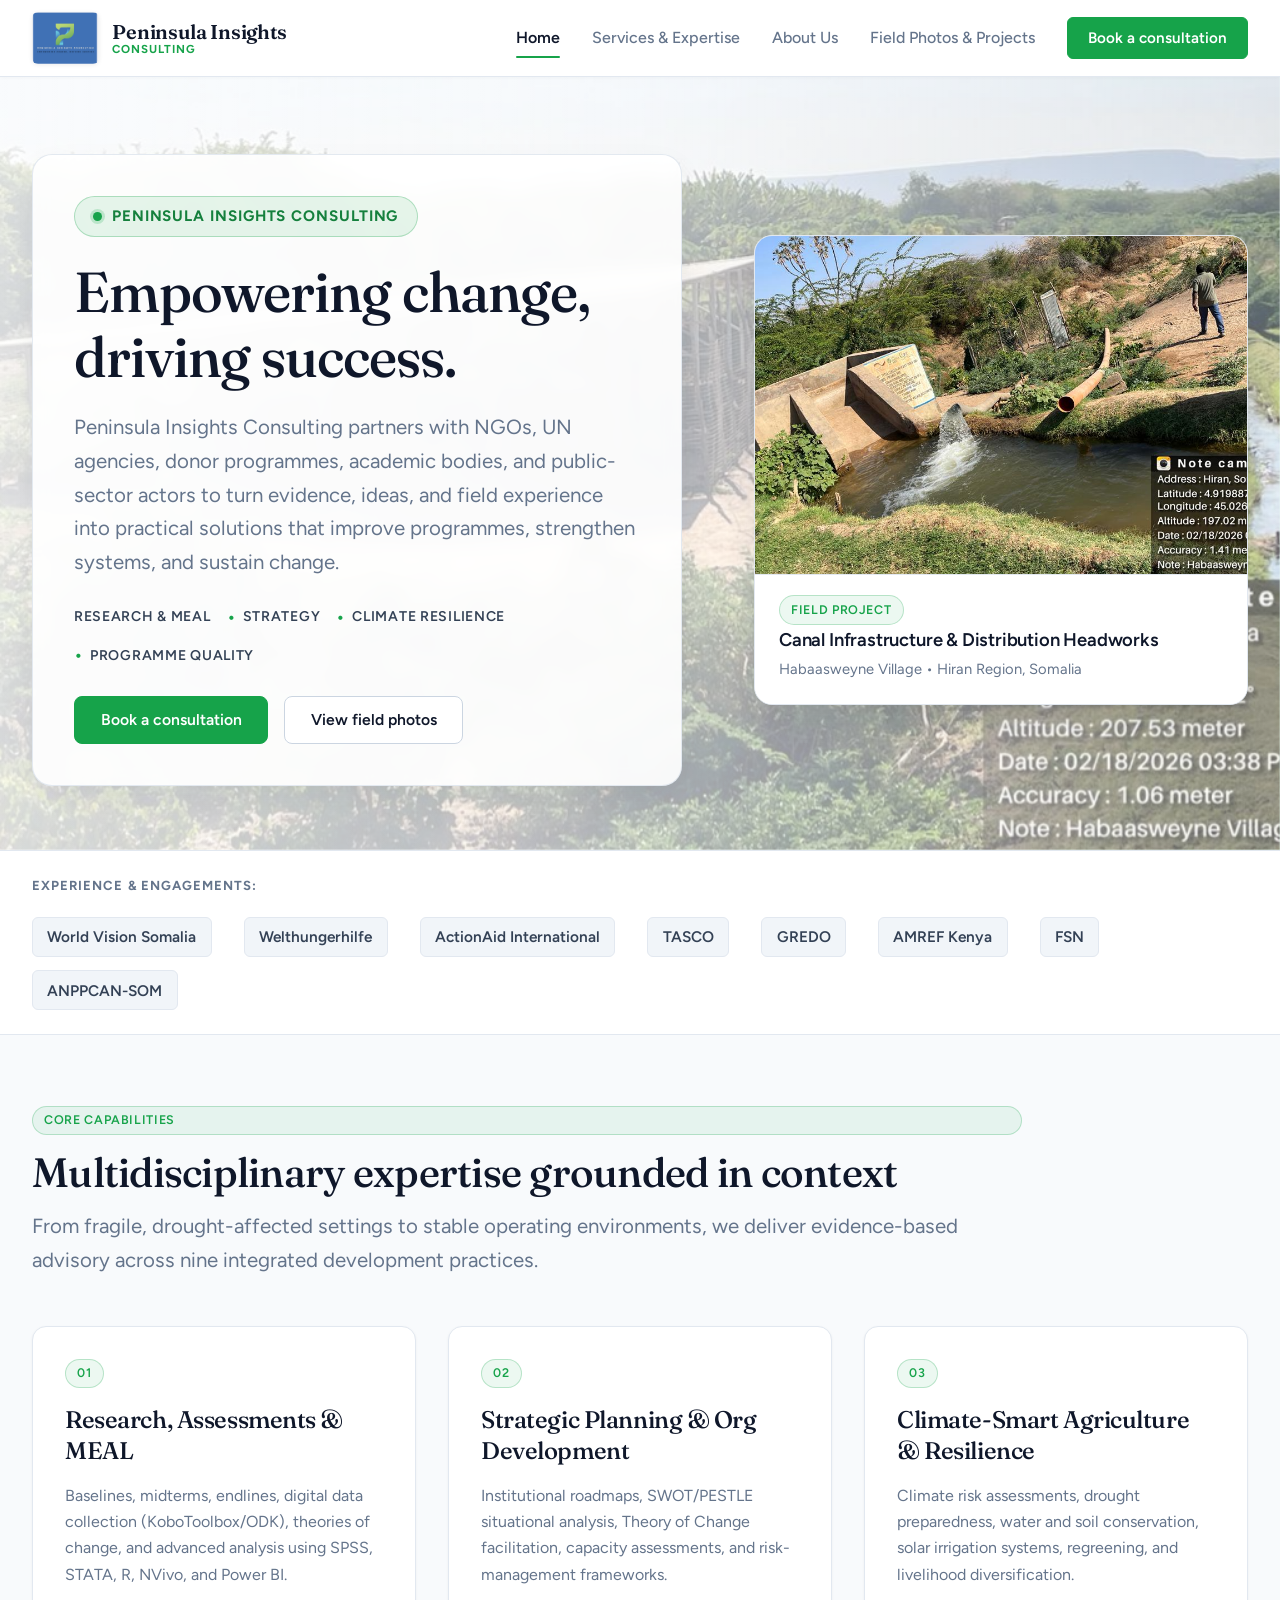
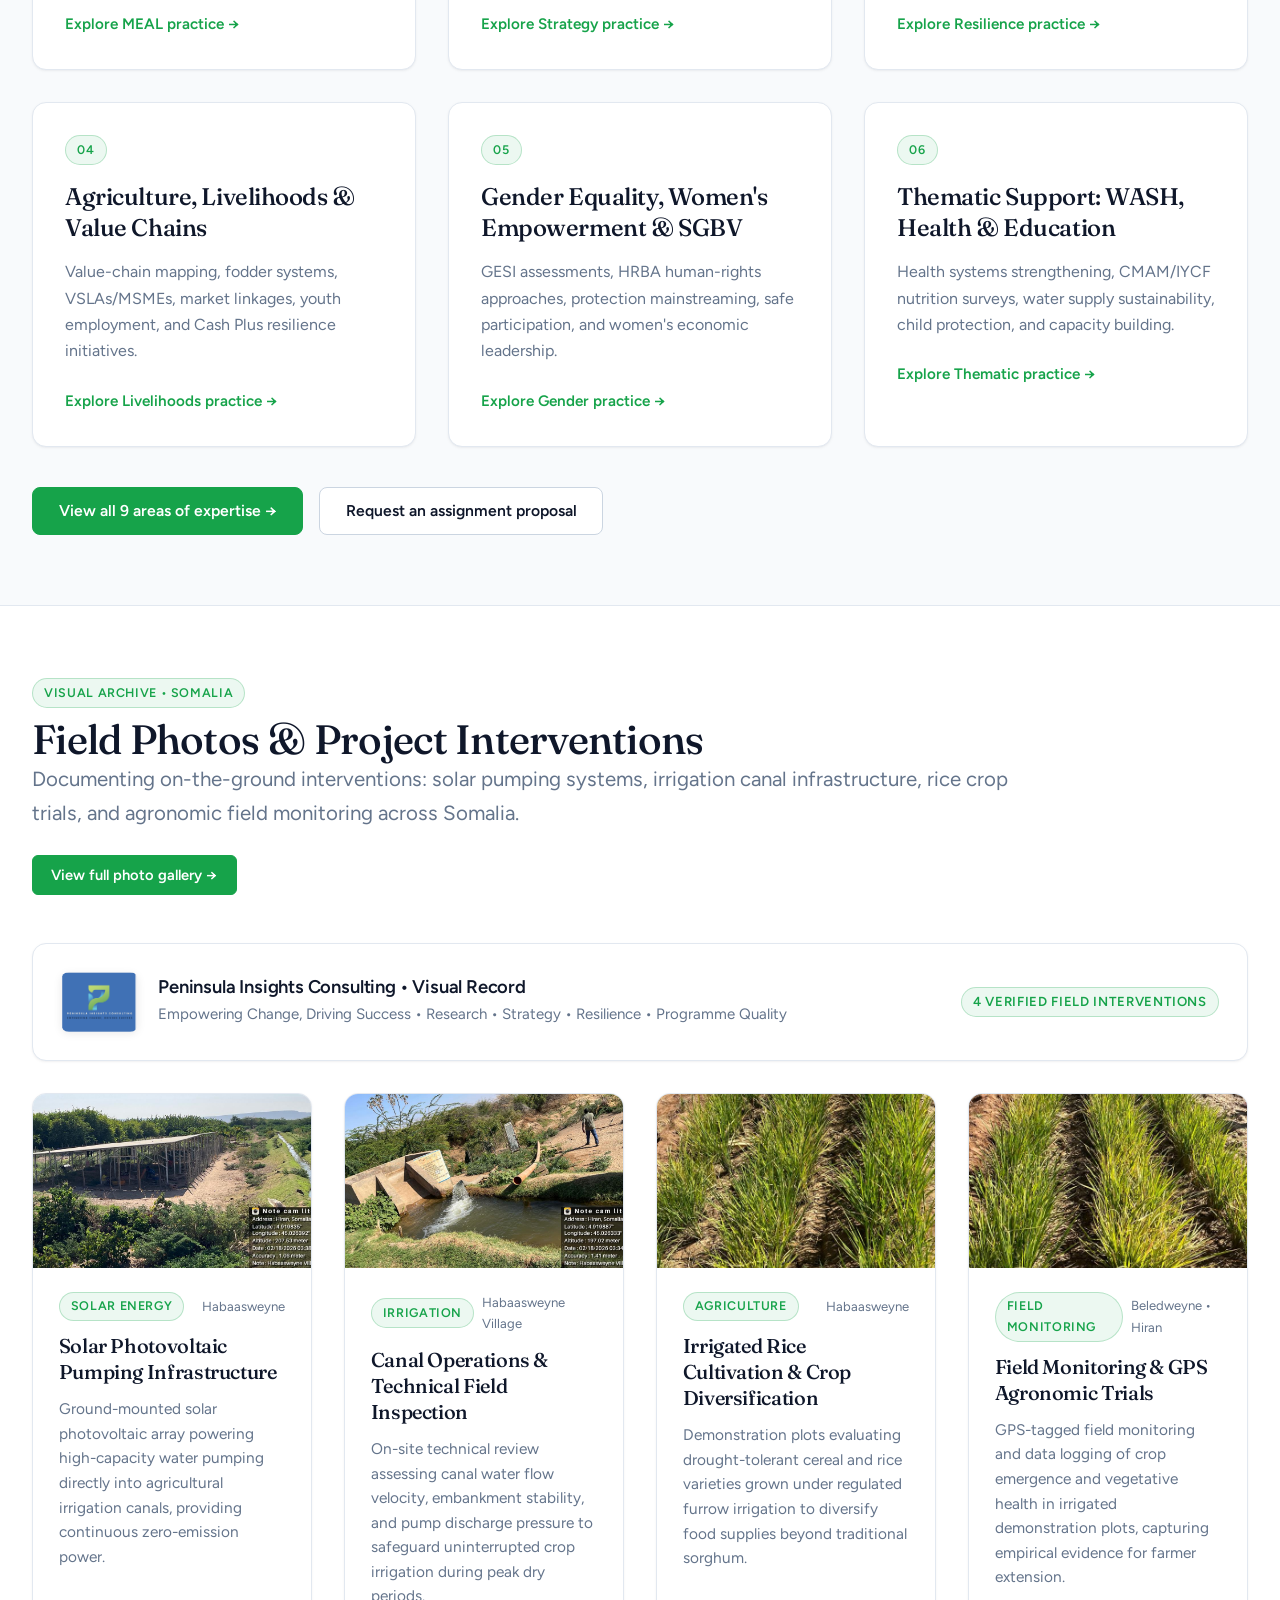
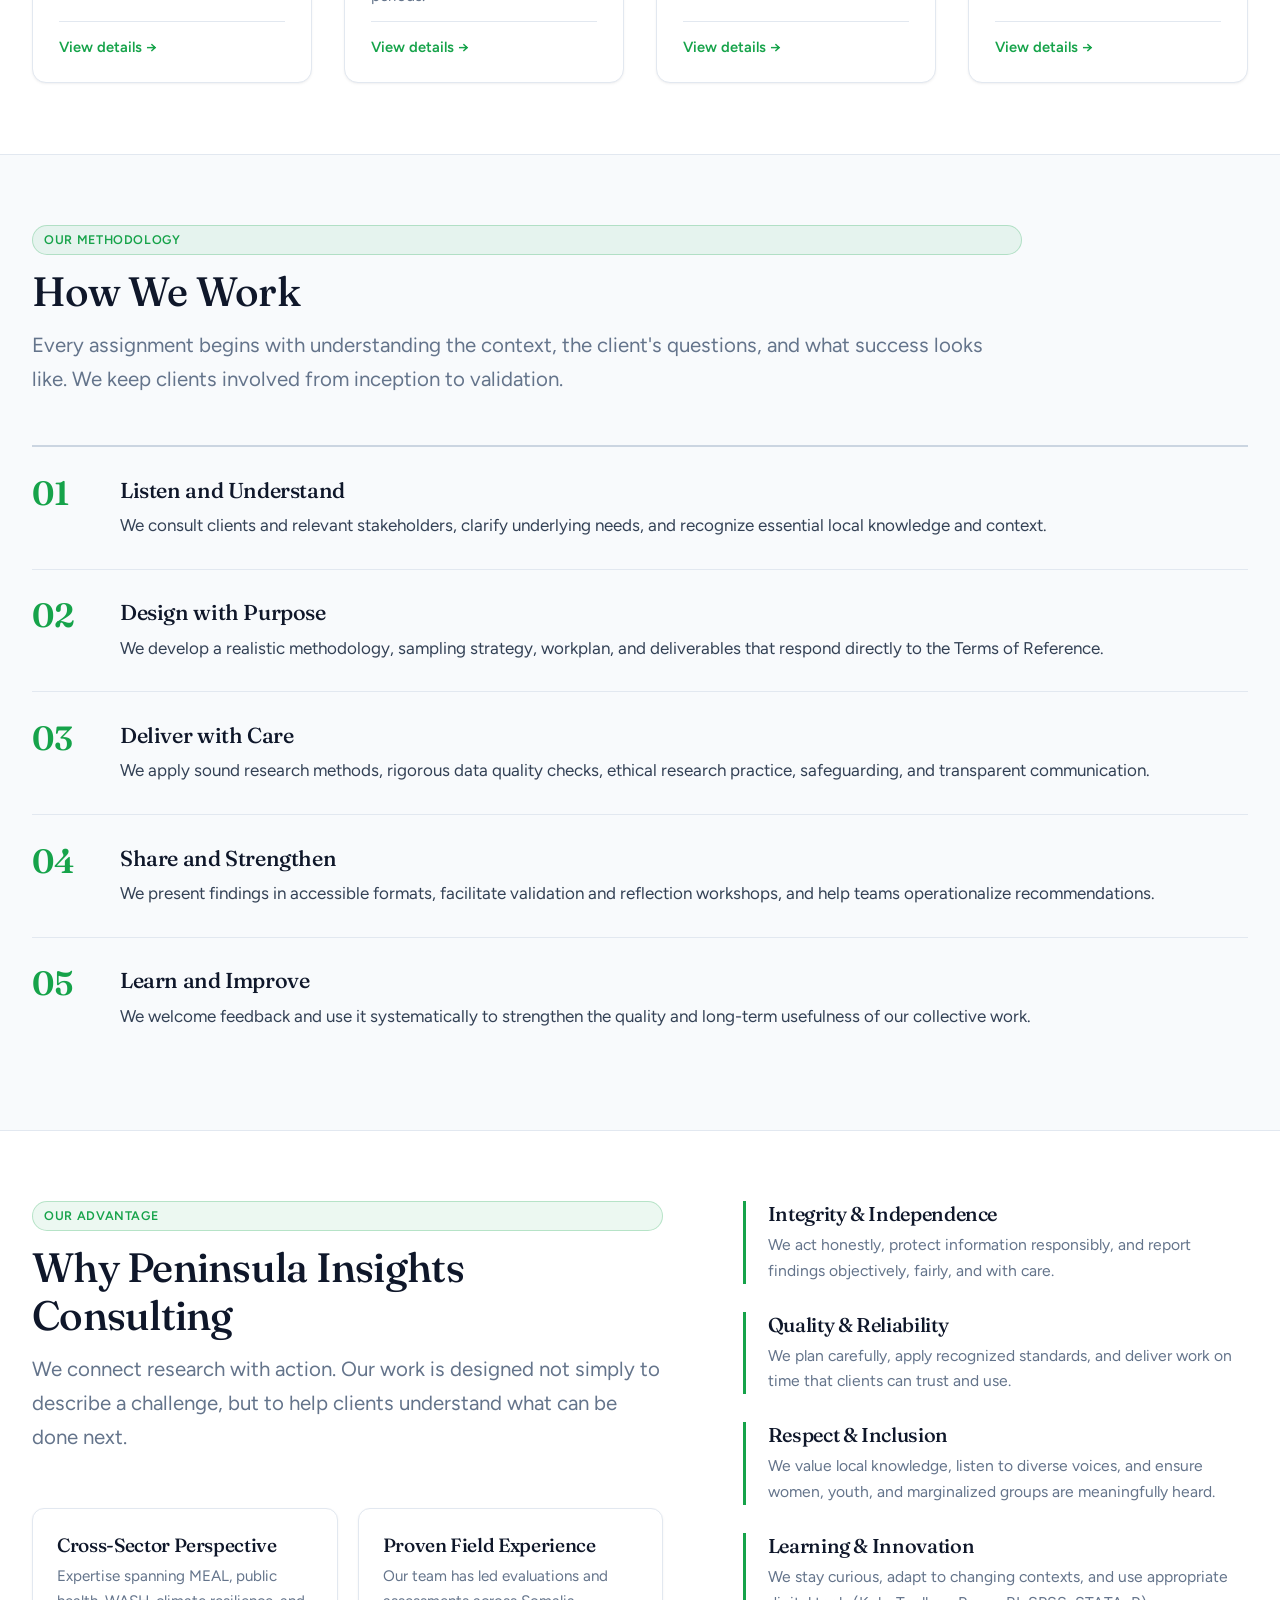
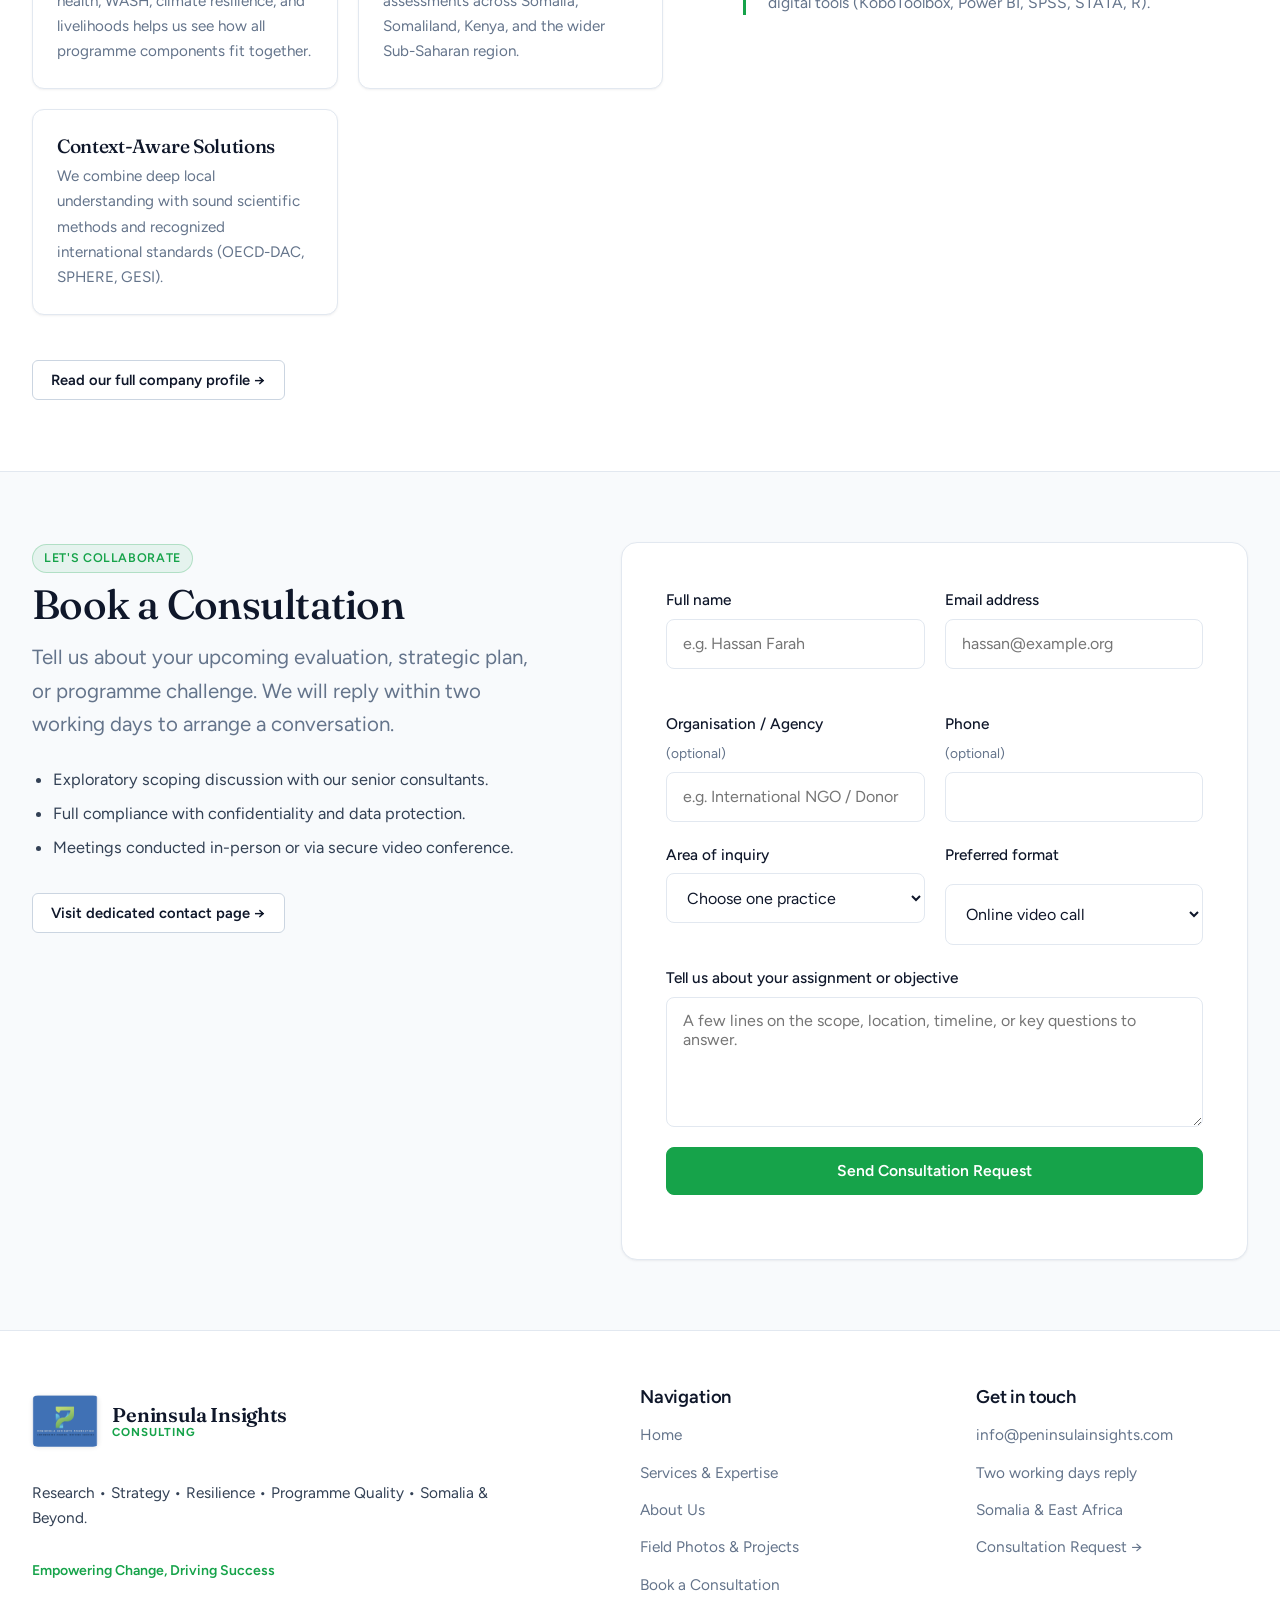
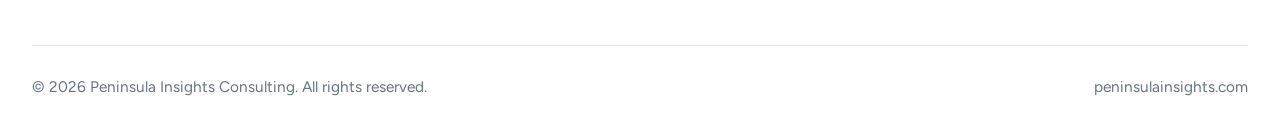
==== commit ed90a005: "Optimize image and font loading Preload key page assets, load Google Fonts without blocking renderin" ====
--- a/index.html
+++ b/index.html
@@ -5,9 +5,17 @@
   <meta name="viewport" content="width=device-width, initial-scale=1, viewport-fit=cover">
   <title>Peninsula Insights Consulting | Empowering Change, Driving Success</title>
   <meta name="description" content="Peninsula Insights Consulting is a development consultancy in Somalia and beyond, delivering multidisciplinary expertise in MEAL, research, strategy, climate resilience, agriculture, and WASH.">
+  
+  <!-- High-Priority Resource Preloads for Instant Page & Background Loading -->
+  <link rel="preload" as="image" href="photos/solar-irrigation-system.jpeg" fetchpriority="high">
+  <link rel="preload" as="image" href="photos/logo.png">
   <link rel="preconnect" href="https://fonts.googleapis.com">
   <link rel="preconnect" href="https://fonts.gstatic.com" crossorigin>
-  <link href="https://fonts.googleapis.com/css2?family=Fraunces:opsz,wght@9..144,400;9..144,500;9..144,600&family=Figtree:wght@400;500;600&display=swap" rel="stylesheet">
+  <link rel="preload" as="style" href="https://fonts.googleapis.com/css2?family=Fraunces:opsz,wght@9..144,400;9..144,500;9..144,600&family=Figtree:wght@400;500;600&display=swap">
+  <link rel="stylesheet" href="https://fonts.googleapis.com/css2?family=Fraunces:opsz,wght@9..144,400;9..144,500;9..144,600&family=Figtree:wght@400;500;600&display=swap" media="print" onload="this.media='all'">
+  <noscript>
+    <link rel="stylesheet" href="https://fonts.googleapis.com/css2?family=Fraunces:opsz,wght@9..144,400;9..144,500;9..144,600&family=Figtree:wght@400;500;600&display=swap">
+  </noscript>
   <link rel="stylesheet" href="css/style.css">
 </head>
 <body>
@@ -15,7 +23,7 @@
 <header>
   <div class="wrap bar">
     <a class="brand" href="index.html">
-      <img src="photos/logo.png" alt="Peninsula Insights Consulting Logo" class="brand-logo">
+      <img src="photos/logo.png" alt="Peninsula Insights Consulting Logo" class="brand-logo" width="688" height="535" decoding="async">
       <div class="brand-text-wrap">
         <span class="brand-title">Peninsula Insights</span>
         <span class="brand-sub">Consulting</span>
@@ -38,8 +46,12 @@
 </header>
 
 <main id="top">
-  <!-- Expansive Desktop Hero Section -->
+  <!-- Expansive Desktop Hero Section with Fast Hardware-Accelerated Background -->
   <div class="hero">
+    <div class="hero-bg" aria-hidden="true">
+      <img src="photos/solar-irrigation-system.jpeg" alt="" class="hero-bg-img" width="1080" height="608" fetchpriority="high" decoding="async">
+      <div class="hero-bg-overlay"></div>
+    </div>
     <div class="wrap">
       <div class="hero-grid">
         <div class="hero-left">
@@ -66,7 +78,7 @@
         <!-- Hero Right: Featured Field Photograph from Photos -->
         <div class="hero-featured-photo-card">
           <div class="hero-featured-photo-wrap">
-            <img src="photos/water-canal-headworks.jpeg" alt="Canal Infrastructure &amp; Distribution Headworks" class="hero-featured-img">
+            <img src="photos/water-canal-headworks.jpeg" alt="Canal Infrastructure &amp; Distribution Headworks" class="hero-featured-img" width="1080" height="608" fetchpriority="high" decoding="async">
             <div class="hero-featured-caption">
               <span class="gallery-badge" style="width: fit-content;">Field Project</span>
               <h4>Canal Infrastructure &amp; Distribution Headworks</h4>
@@ -176,7 +188,7 @@
       <!-- Corporate Brand Highlight Banner in the Photos Section -->
       <div style="background: var(--surface); border: 1px solid var(--line); border-radius: 14px; padding: clamp(1.25rem, 2.5vw, 1.75rem); margin-bottom: 2rem; display: flex; align-items: center; justify-content: space-between; flex-wrap: wrap; gap: 1.5rem; box-shadow: var(--card-shadow);">
         <div style="display: flex; align-items: center; gap: 1.25rem; flex-wrap: wrap;">
-          <img src="photos/logo.png" alt="Peninsula Insights Consulting" style="height: 60px; width: auto; border-radius: 8px; box-shadow: 0 2px 8px rgba(0,0,0,0.08);">
+          <img src="photos/logo.png" alt="Peninsula Insights Consulting" width="688" height="535" loading="lazy" decoding="async" style="height: 60px; width: auto; border-radius: 8px; box-shadow: 0 2px 8px rgba(0,0,0,0.08);">
           <div>
             <h4 style="margin: 0; font-size: 1.15rem; color: var(--ink);">Peninsula Insights Consulting &bull; Visual Record</h4>
             <p style="margin: 0.2rem 0 0; color: var(--muted); font-size: 0.94rem;">Empowering Change, Driving Success &bull; Research &bull; Strategy &bull; Resilience &bull; Programme Quality</p>
@@ -191,7 +203,7 @@
         <!-- Photo 1: Solar System -->
         <article class="gallery-card" data-category="solar">
           <div class="gallery-img-container" data-action="open-modal" tabindex="0" role="button" aria-label="Enlarge Solar-Powered Irrigation System photo">
-            <img class="gallery-img" src="photos/solar-irrigation-system.jpeg" alt="Solar Photovoltaic Pumping Infrastructure in Habaasweyne" loading="lazy">
+            <img class="gallery-img" src="photos/solar-irrigation-system.jpeg" alt="Solar Photovoltaic Pumping Infrastructure in Habaasweyne" width="1080" height="608" loading="lazy" decoding="async">
             <span class="gallery-expand-hint">
               <svg width="14" height="14" viewBox="0 0 24 24" fill="none" stroke="currentColor" stroke-width="2"><path d="M15 3h6v6M9 21H3v-6M21 3l-7 7M3 21l7-7"/></svg>
               Click to view
@@ -213,7 +225,7 @@
         <!-- Photo 2: Water Canal Headworks -->
         <article class="gallery-card" data-category="irrigation">
           <div class="gallery-img-container" data-action="open-modal" tabindex="0" role="button" aria-label="Enlarge Canal Operations &amp; Technical Inspection photo">
-            <img class="gallery-img" src="photos/water-canal-headworks.jpeg" alt="Canal Operations &amp; Technical Inspection in Hiran" loading="lazy">
+            <img class="gallery-img" src="photos/water-canal-headworks.jpeg" alt="Canal Operations &amp; Technical Inspection in Hiran" width="1080" height="608" loading="lazy" decoding="async">
             <span class="gallery-expand-hint">
               <svg width="14" height="14" viewBox="0 0 24 24" fill="none" stroke="currentColor" stroke-width="2"><path d="M15 3h6v6M9 21H3v-6M21 3l-7 7M3 21l7-7"/></svg>
               Click to view
@@ -235,7 +247,7 @@
         <!-- Photo 3: Rice Cultivation Trials -->
         <article class="gallery-card" data-category="agriculture">
           <div class="gallery-img-container" data-action="open-modal" tabindex="0" role="button" aria-label="Enlarge Irrigated Rice Crop Diversification Trials photo">
-            <img class="gallery-img" src="photos/rice-cultivation-trials.jpeg" alt="Irrigated Rice Crop Diversification Trials in Habaasweyne" loading="lazy">
+            <img class="gallery-img" src="photos/rice-cultivation-trials.jpeg" alt="Irrigated Rice Crop Diversification Trials in Habaasweyne" width="608" height="1080" loading="lazy" decoding="async">
             <span class="gallery-expand-hint">
               <svg width="14" height="14" viewBox="0 0 24 24" fill="none" stroke="currentColor" stroke-width="2"><path d="M15 3h6v6M9 21H3v-6M21 3l-7 7M3 21l7-7"/></svg>
               Click to view
@@ -257,7 +269,7 @@
         <!-- Photo 4: Crop Monitoring Field -->
         <article class="gallery-card" data-category="monitoring">
           <div class="gallery-img-container" data-action="open-modal" tabindex="0" role="button" aria-label="Enlarge Field Monitoring &amp; GPS Agronomic Trials photo">
-            <img class="gallery-img" src="photos/crop-monitoring-field.jpeg" alt="GPS Agronomic Field Monitoring in Beledweyne" loading="lazy">
+            <img class="gallery-img" src="photos/crop-monitoring-field.jpeg" alt="GPS Agronomic Field Monitoring in Beledweyne" width="608" height="1080" loading="lazy" decoding="async">
             <span class="gallery-expand-hint">
               <svg width="14" height="14" viewBox="0 0 24 24" fill="none" stroke="currentColor" stroke-width="2"><path d="M15 3h6v6M9 21H3v-6M21 3l-7 7M3 21l7-7"/></svg>
               Click to view
--- a/css/style.css
+++ b/css/style.css
@@ -414,27 +414,57 @@
 }
 
 /* ==========================================================================
-   Expansive Desktop Hero Section with Background Photo & Crisp Overlay
+   Expansive Desktop Hero Section with Fast Hardware-Accelerated Background
    ========================================================================== */
 .hero {
   position: relative;
   overflow: hidden;
-  background-image: 
-    linear-gradient(90deg, rgba(255, 255, 255, 0.90) 0%, rgba(255, 255, 255, 0.80) 42%, rgba(255, 255, 255, 0.52) 100%),
-    url("../photos/solar-irrigation-system.jpeg");
-  background-size: cover;
-  background-position: center 35%;
-  background-repeat: no-repeat;
+  background-color: #E2E8F0;
+  /* Instant fallback gradient if image takes a moment to paint */
+  background-image: linear-gradient(135deg, #f1f5f9 0%, #e2e8f0 45%, #dcfce7 100%);
   padding: clamp(3.5rem, 6vw, 6.5rem) 0 clamp(3rem, 5vw, 5.5rem);
   border-bottom: 1px solid var(--line);
 }
 
+.hero-bg {
+  position: absolute;
+  inset: 0;
+  overflow: hidden;
+  pointer-events: none;
+  z-index: 0;
+  background-color: #E2E8F0;
+  background-image: linear-gradient(135deg, #f1f5f9 0%, #e2e8f0 45%, #dcfce7 100%);
+}
+
+.hero-bg-img {
+  position: absolute;
+  inset: 0;
+  width: 100%;
+  height: 100%;
+  object-fit: cover;
+  object-position: center 35%;
+  display: block;
+  transform: translateZ(0);
+  will-change: transform;
+}
+
+.hero-bg-overlay {
+  position: absolute;
+  inset: 0;
+  background: linear-gradient(90deg, rgba(255, 255, 255, 0.84) 0%, rgba(255, 255, 255, 0.70) 45%, rgba(255, 255, 255, 0.36) 100%);
+  z-index: 1;
+}
+
+.hero .wrap {
+  position: relative;
+  z-index: 2;
+}
+
 .hero-grid {
   display: grid;
   gap: 3rem;
   align-items: center;
   position: relative;
-  z-index: 1;
 }
 
 @media (min-width: 1080px) {
@@ -447,12 +477,13 @@
 .hero-left {
   display: grid;
   gap: 1.35rem;
-  background: rgba(255, 255, 255, 0.82);
-  backdrop-filter: blur(12px);
-  -webkit-backdrop-filter: blur(12px);
+  background: rgba(255, 255, 255, 0.92);
+  backdrop-filter: blur(8px);
+  -webkit-backdrop-filter: blur(8px);
+  transform: translateZ(0);
   padding: clamp(1.75rem, 3.2vw, 2.75rem);
   border-radius: 20px;
-  border: 1px solid rgba(226, 232, 240, 0.9);
+  border: 1px solid rgba(226, 232, 240, 0.95);
   box-shadow: 0 12px 32px -4px rgba(15, 23, 42, 0.08);
 }
 
@@ -477,9 +508,9 @@
 
 .hero-brand-name {
   font-family: var(--sans);
-  font-size: 0.92rem;
+  font-size: 0.95rem;
   font-weight: 700;
-  letter-spacing: 0.07em;
+  letter-spacing: 0.06em;
   color: #15803D;
   text-transform: uppercase;
 }
@@ -548,7 +579,7 @@
   position: relative;
   padding: clamp(2.75rem, 4.5vw, 4.5rem) 0 clamp(2.25rem, 3.5vw, 3.5rem);
   background-image: 
-    linear-gradient(135deg, rgba(255, 255, 255, 0.95) 0%, rgba(248, 250, 252, 0.92) 100%),
+    linear-gradient(135deg, rgba(255, 255, 255, 0.88) 0%, rgba(248, 250, 252, 0.82) 100%),
     url("../photos/crop-monitoring-field.jpeg");
   background-size: cover;
   background-position: center;
